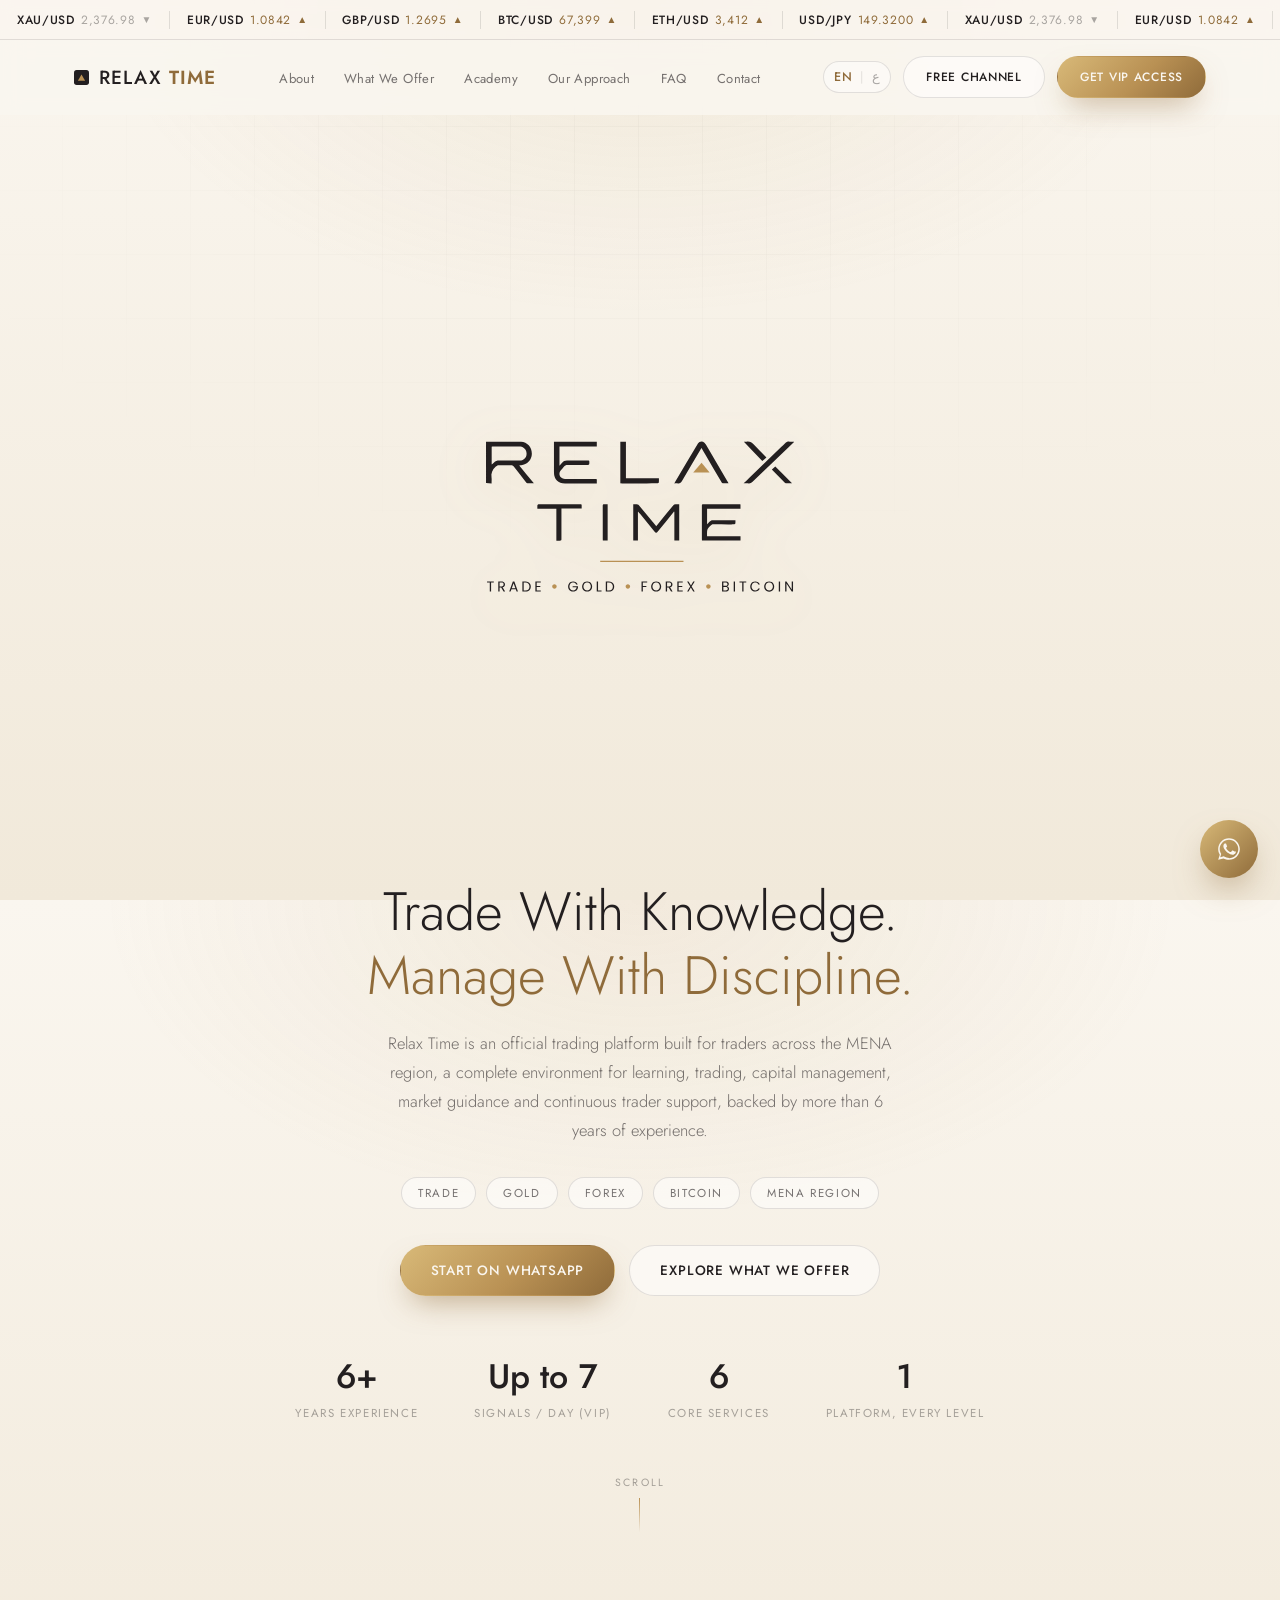
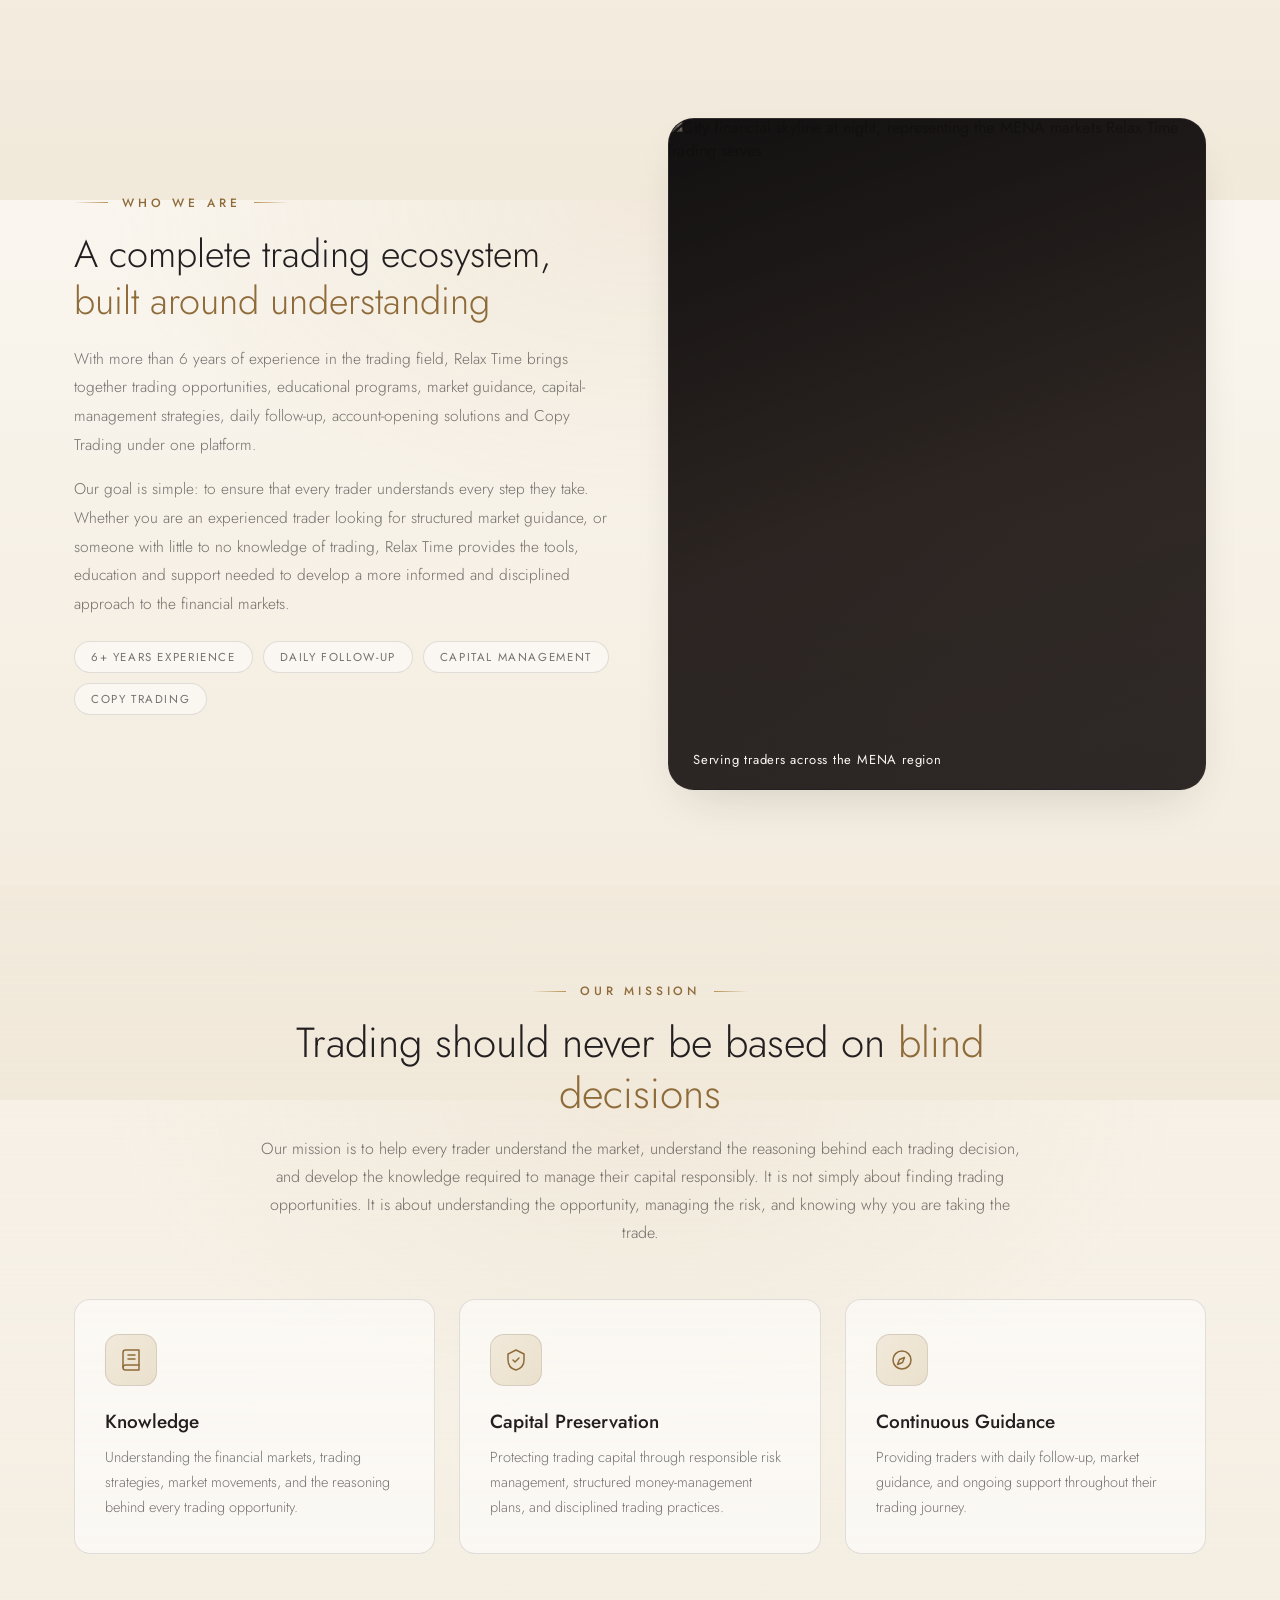
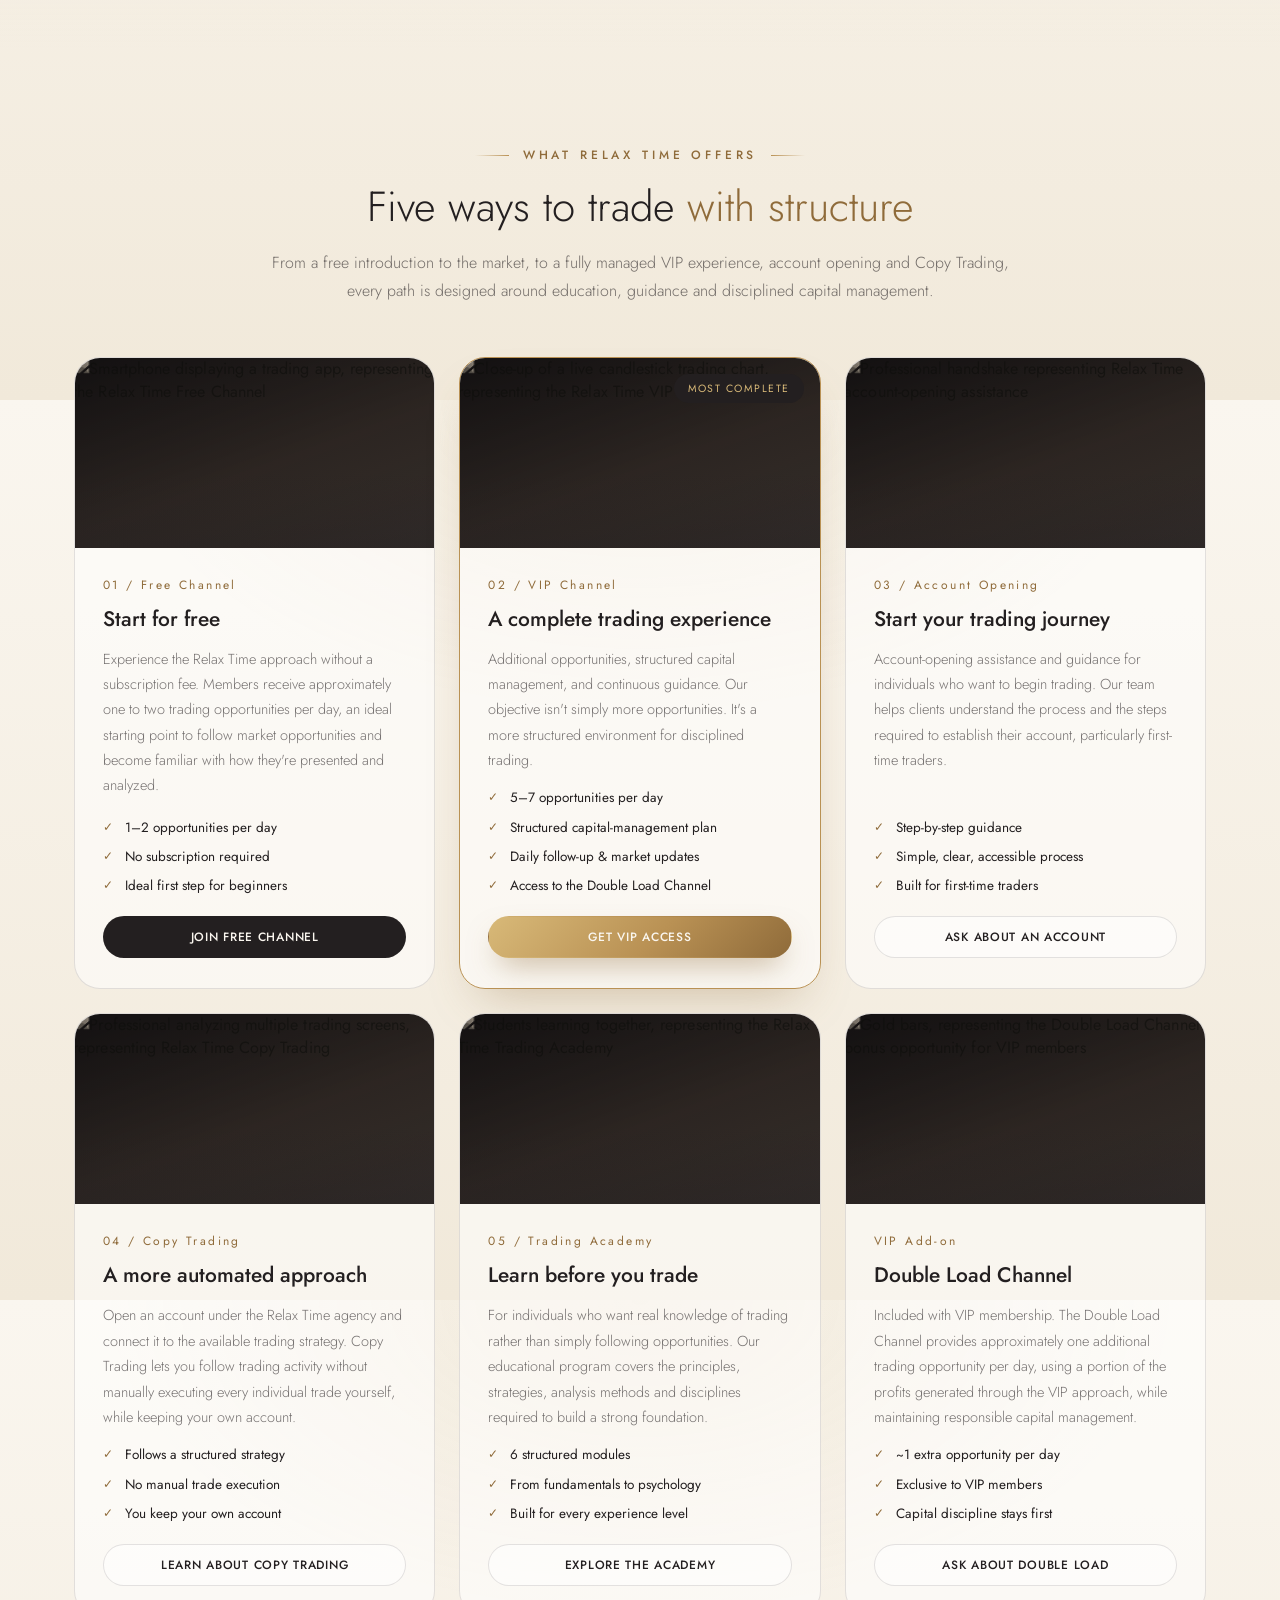
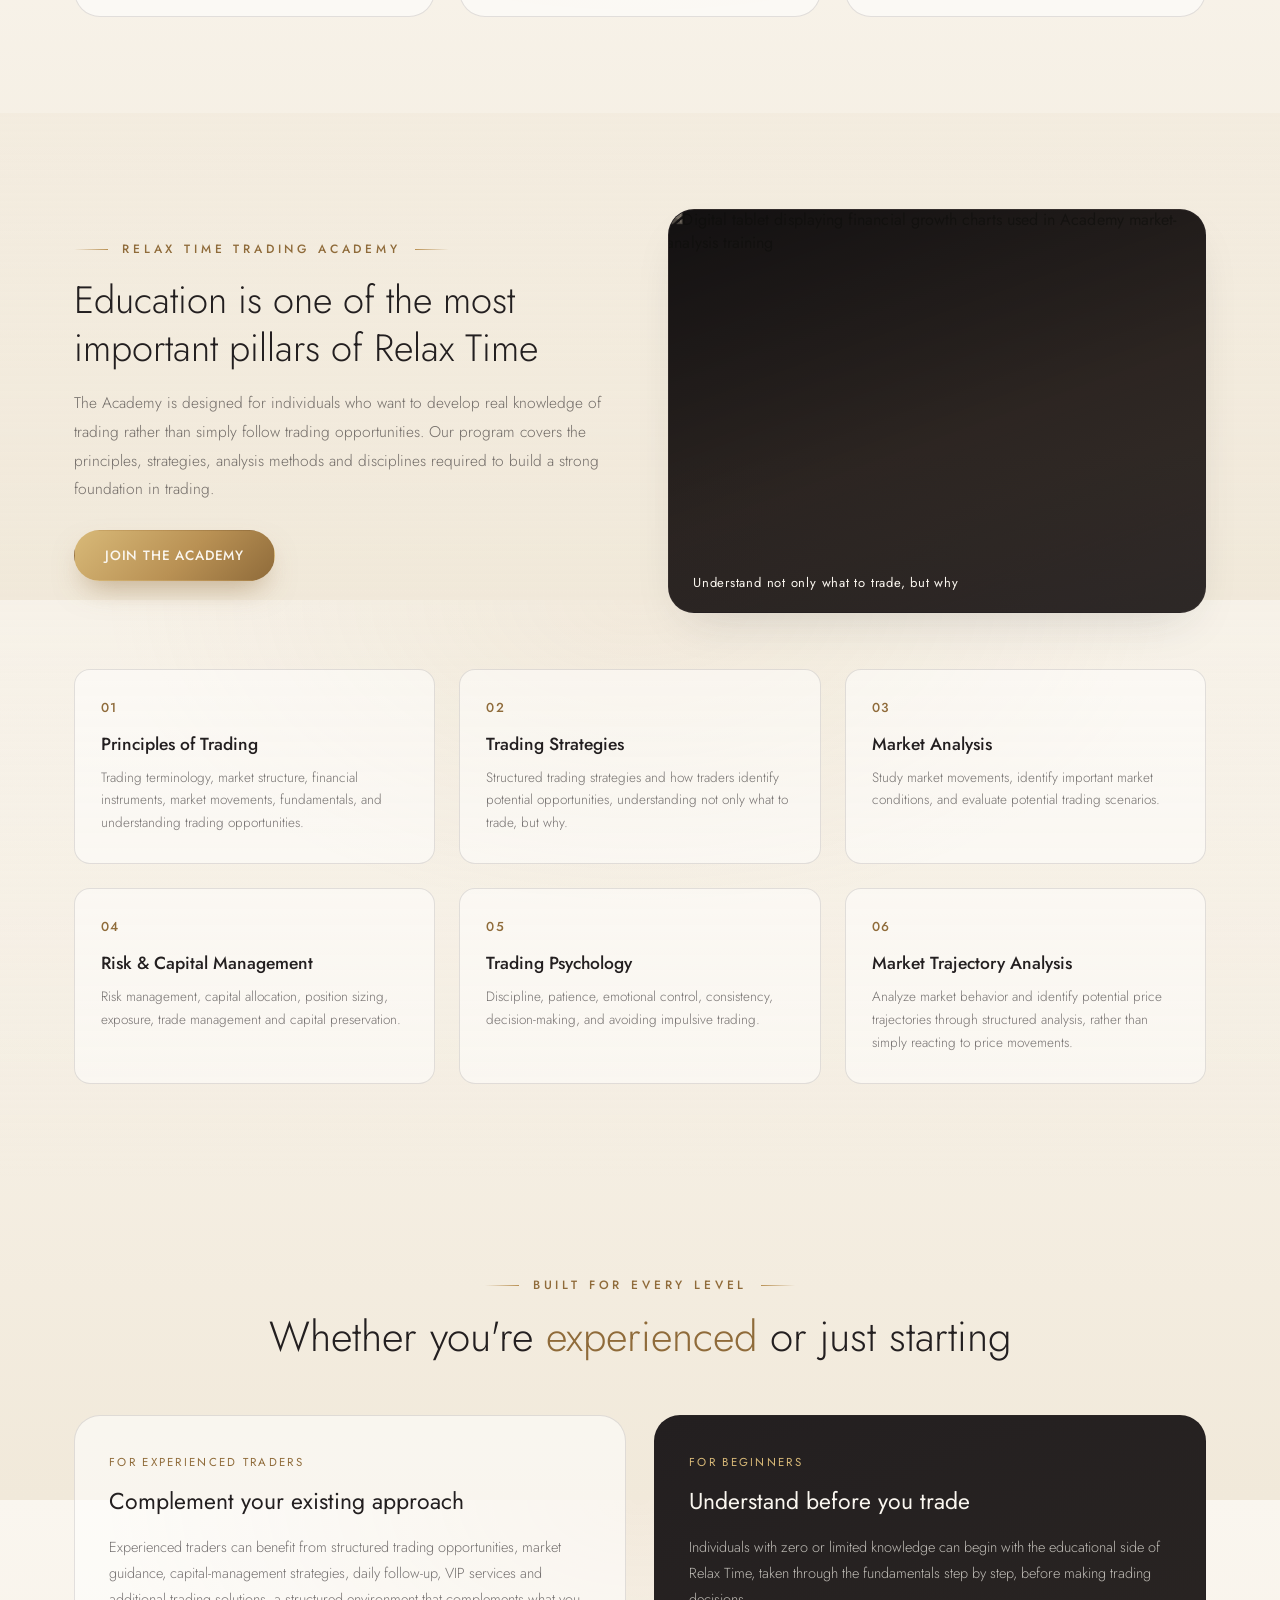
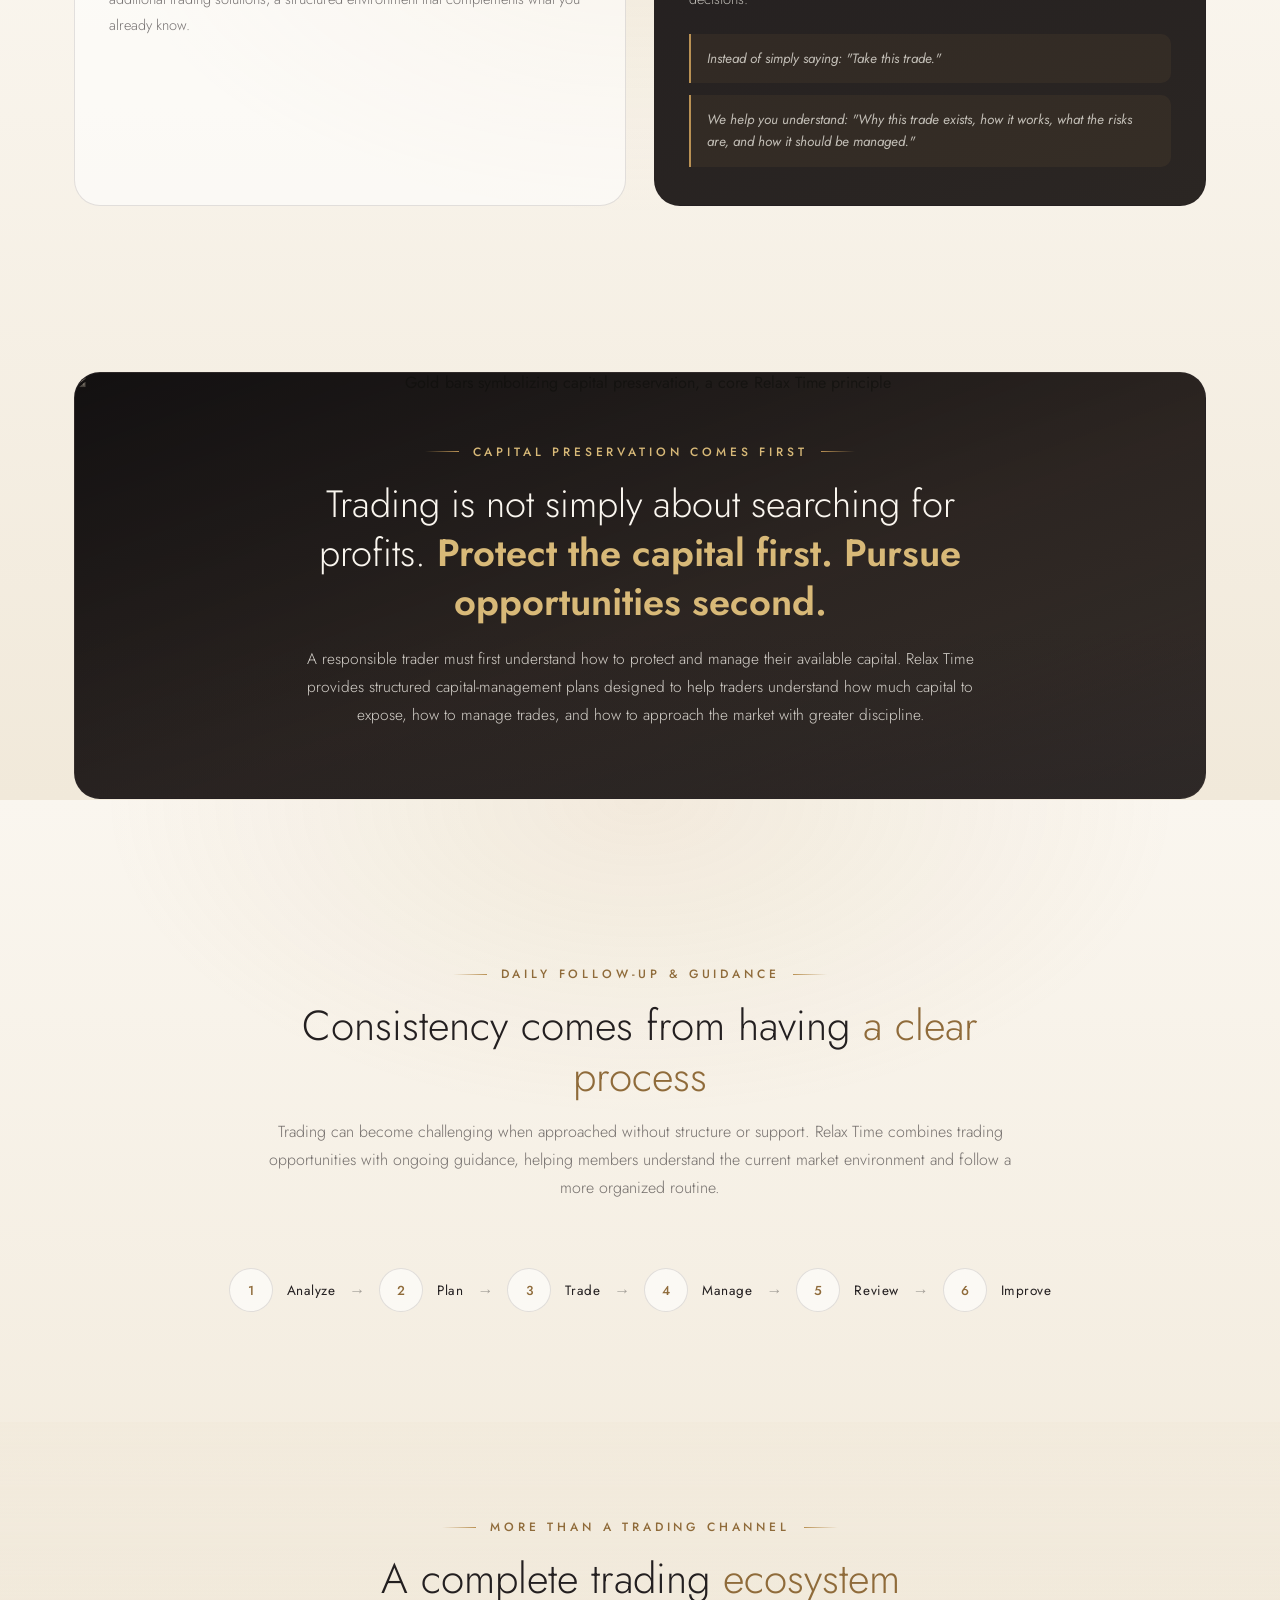
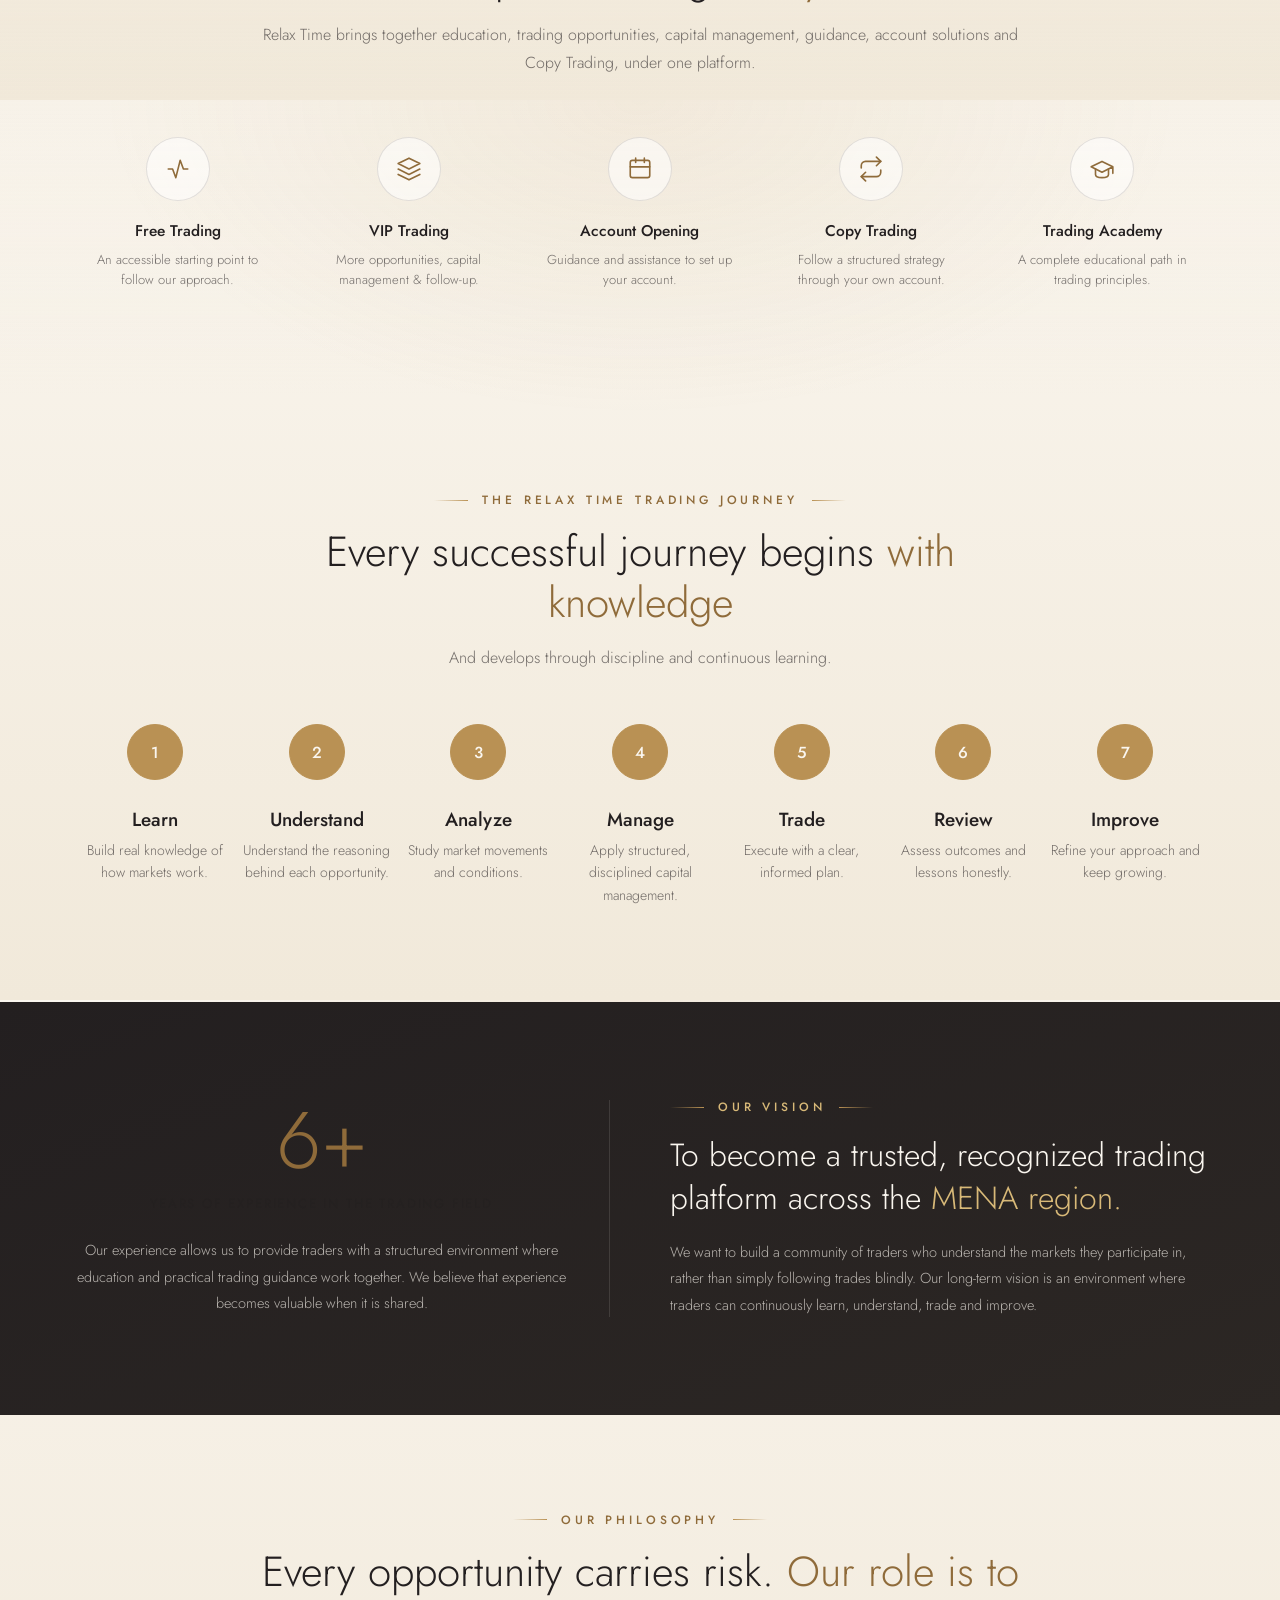
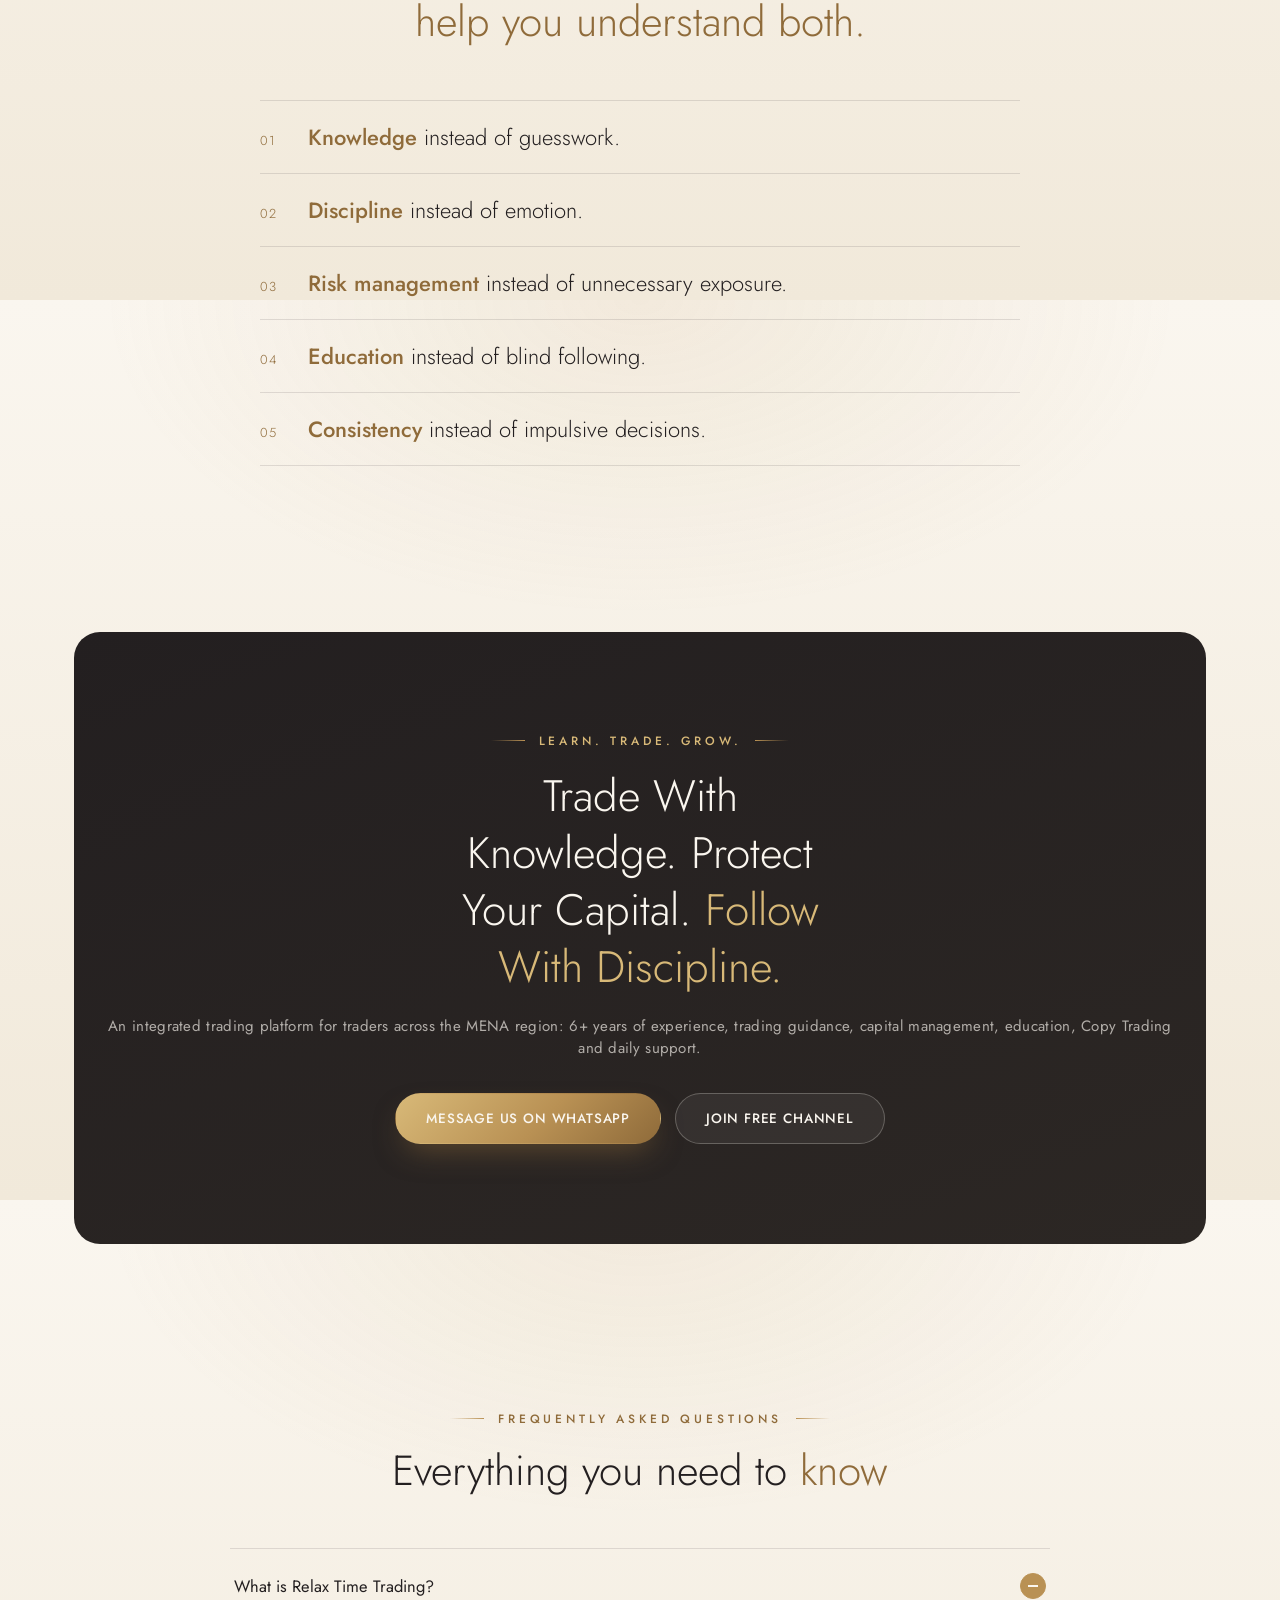
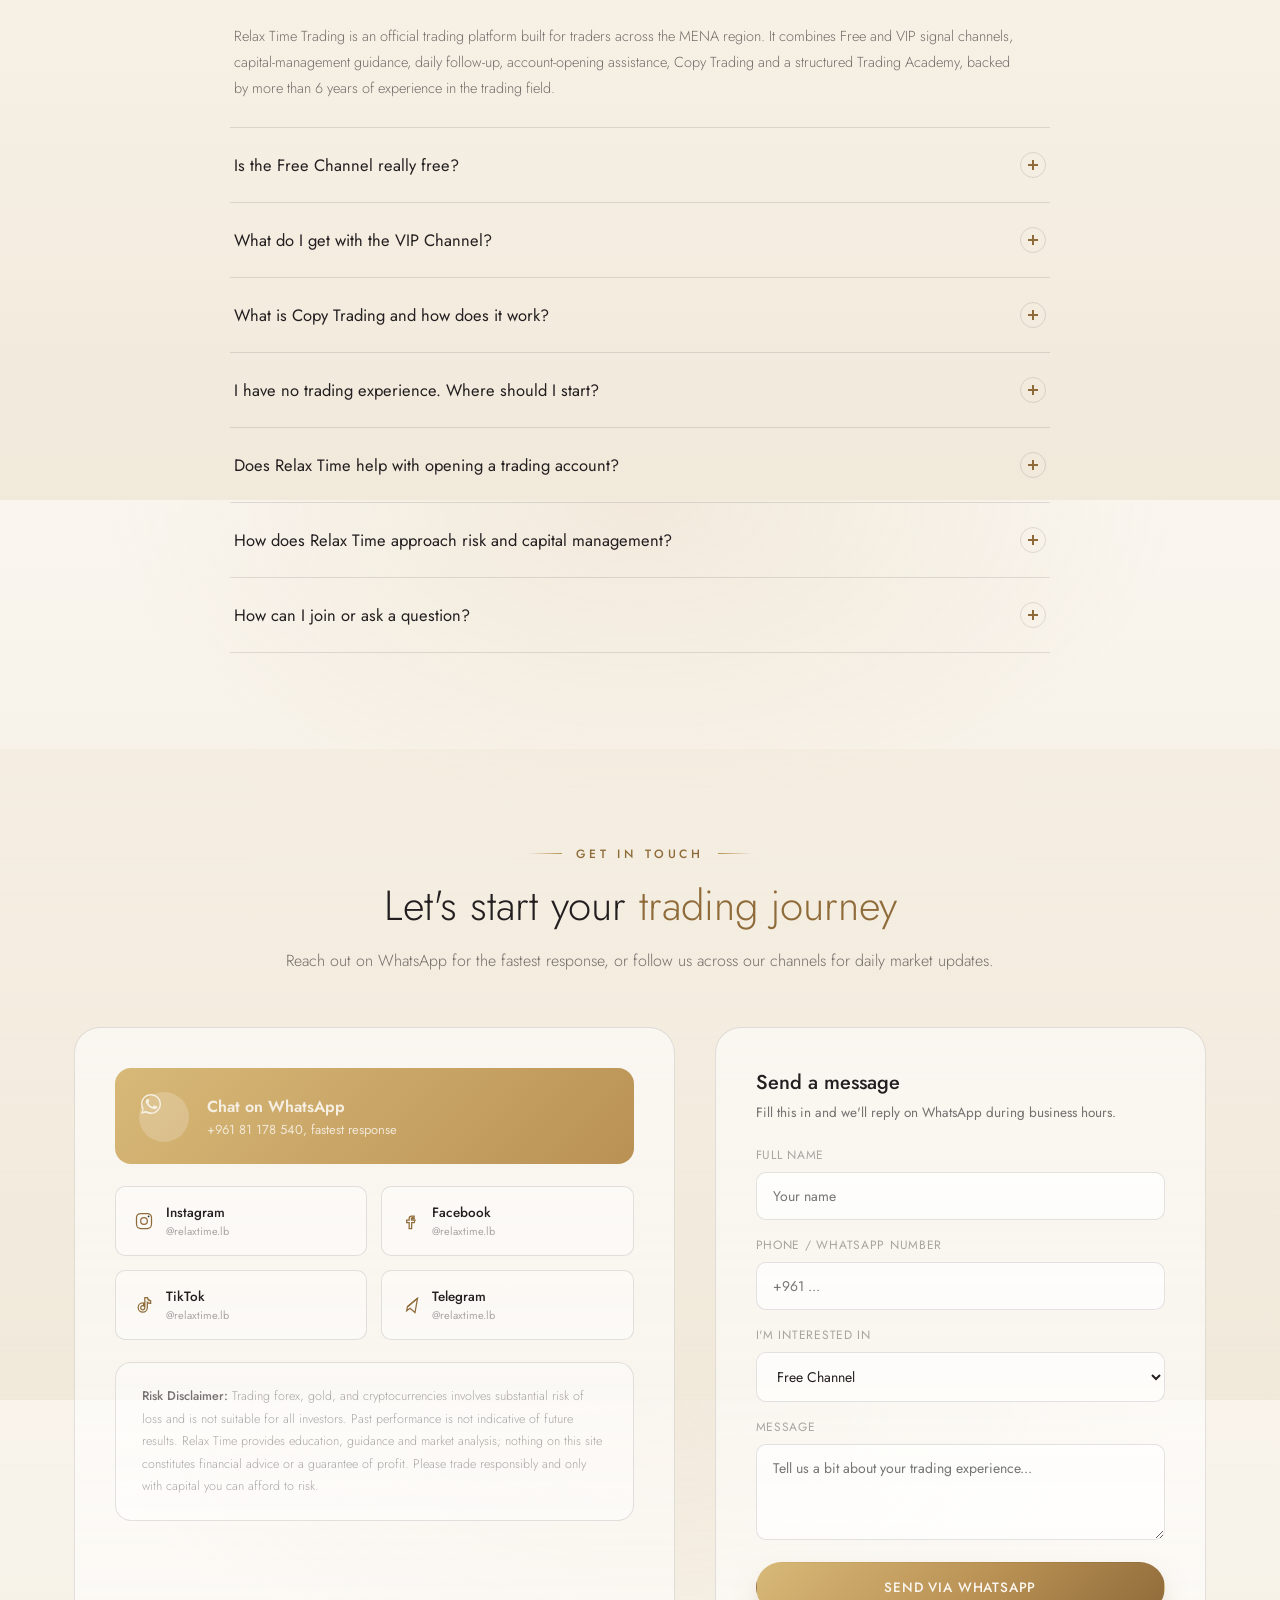
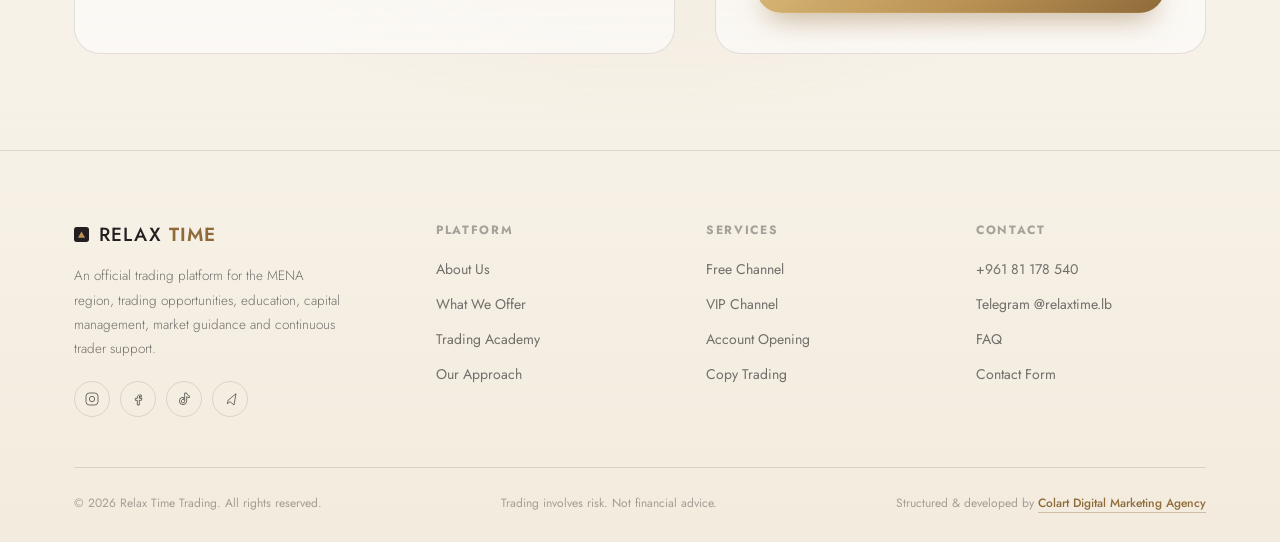
==== index.html @ 39da0ec1 "Add files via upload" ====
<!doctype html>
<html lang="en">
<head>
<meta charset="UTF-8">
<title>Relax Time Trading | Forex, Gold, Crypto Signals &amp; Trading Academy | MENA</title>
<meta name="viewport" content="width=device-width, initial-scale=1.0">
<meta name="description" content="Relax Time Trading is an official trading platform for the MENA region: Free &amp; VIP signal channels, a structured capital-management plan, daily follow-up, account opening, Copy Trading and a full Trading Academy. 6+ years of experience.">
<meta name="keywords" content="Relax Time Trading, forex signals Lebanon, gold trading signals, VIP trading channel, copy trading MENA, trading academy Lebanon, capital management, trading education MENA, forex Beirut, crypto signals telegram">
<meta name="author" content="Relax Time Trading">
<meta name="robots" content="index, follow, max-image-preview:large, max-snippet:-1, max-video-preview:-1">
<link rel="canonical" href="https://www.relaxtimetrading.com/">
<link rel="alternate" hreflang="en" href="https://www.relaxtimetrading.com/">
<link rel="alternate" hreflang="ar" href="https://www.relaxtimetrading.com/ar/">
<link rel="alternate" hreflang="x-default" href="https://www.relaxtimetrading.com/">

<!-- Open Graph -->
<meta property="og:type" content="website">
<meta property="og:site_name" content="Relax Time Trading">
<meta property="og:title" content="Relax Time Trading | Trade With Knowledge. Manage With Discipline.">
<meta property="og:description" content="An official trading platform for the MENA region: Free &amp; VIP signal channels, capital management, daily guidance, Copy Trading, account opening and a full Trading Academy.">
<meta property="og:url" content="https://www.relaxtimetrading.com/">
<meta property="og:image" content="https://www.relaxtimetrading.com/images/og-image.jpg">
<meta property="og:image:width" content="1200">
<meta property="og:image:height" content="630">
<meta property="og:locale" content="en_US">

<!-- Twitter -->
<meta name="twitter:card" content="summary_large_image">
<meta name="twitter:title" content="Relax Time Trading | Trade With Knowledge. Manage With Discipline.">
<meta name="twitter:description" content="Free &amp; VIP signal channels, capital management, daily guidance, Copy Trading, account opening and a full Trading Academy for the MENA region.">
<meta name="twitter:image" content="https://www.relaxtimetrading.com/images/og-image.jpg">

<!-- Icons -->
<link rel="icon" type="image/svg+xml" href="images/favicon.svg">
<link rel="icon" type="image/png" sizes="32x32" href="images/favicon-32.png">
<link rel="icon" type="image/png" sizes="16x16" href="images/favicon-16.png">
<link rel="apple-touch-icon" sizes="180x180" href="images/apple-touch-icon.png">
<link rel="manifest" href="site.webmanifest">
<meta name="theme-color" content="#FAF6EF">

<link rel="preconnect" href="https://fonts.googleapis.com">
<link rel="preconnect" href="https://fonts.gstatic.com" crossorigin>
<link href="https://fonts.googleapis.com/css2?family=Jost:wght@300;400;500;600&display=swap" rel="stylesheet">
<link rel="stylesheet" href="css/style.css">

<!-- ============ Structured data (SEO / AEO / GEO) ============ -->
<script type="application/ld+json">
{
  "@context": "https://schema.org",
  "@type": "Organization",
  "@id": "https://www.relaxtimetrading.com/#organization",
  "name": "Relax Time Trading",
  "alternateName": "Relax Time",
  "url": "https://www.relaxtimetrading.com/",
  "logo": "https://www.relaxtimetrading.com/images/icon-512.png",
  "image": "https://www.relaxtimetrading.com/images/og-image.jpg",
  "description": "Relax Time Trading is an official trading platform for the MENA region, providing Free and VIP signal channels, capital-management guidance, daily follow-up, account opening, Copy Trading and a structured Trading Academy.",
  "foundingDate": "2019",
  "slogan": "Trade With Knowledge. Manage With Discipline.",
  "areaServed": {
    "@type": "Place",
    "name": "MENA (Middle East and North Africa)"
  },
  "knowsLanguage": ["en", "ar"],
  "sameAs": [
    "https://www.facebook.com/relaxtime.lb",
    "https://www.instagram.com/relaxtime.lb",
    "https://www.tiktok.com/@relaxtime.lb",
    "https://t.me/relaxtime.lb"
  ],
  "contactPoint": [{
    "@type": "ContactPoint",
    "contactType": "customer support",
    "telephone": "+961-81-178-540",
    "url": "https://wa.me/96181178540",
    "availableLanguage": ["English", "Arabic"]
  }],
  "makesOffer": [
    { "@type": "Offer", "name": "Free Channel", "description": "1 to 2 free daily trading opportunities with market context." },
    { "@type": "Offer", "name": "VIP Channel", "description": "5 to 7 daily trading opportunities, a structured capital-management plan, daily follow-up and access to the Double Load Channel." },
    { "@type": "Offer", "name": "Account Opening", "description": "Guided assistance opening and setting up a trading account." },
    { "@type": "Offer", "name": "Copy Trading", "description": "Connect an account under the Relax Time agency to follow a structured trading strategy automatically." },
    { "@type": "Offer", "name": "Relax Time Trading Academy", "description": "A structured educational program covering trading principles, strategy, market analysis, risk and capital management, and trading psychology." }
  ]
}
</script>
<script type="application/ld+json">
{
  "@context": "https://schema.org",
  "@type": "WebSite",
  "@id": "https://www.relaxtimetrading.com/#website",
  "url": "https://www.relaxtimetrading.com/",
  "name": "Relax Time Trading",
  "publisher": { "@id": "https://www.relaxtimetrading.com/#organization" },
  "inLanguage": "en"
}
</script>
<script type="application/ld+json">
{
  "@context": "https://schema.org",
  "@type": "Course",
  "name": "Relax Time Trading Academy",
  "description": "A complete educational path covering the principles of trading, trading strategies, market analysis, risk and capital management, trading psychology, and market trajectory analysis.",
  "provider": { "@id": "https://www.relaxtimetrading.com/#organization" },
  "hasCourseInstance": [
    { "@type": "CourseInstance", "courseMode": "online", "name": "Principles of Trading" },
    { "@type": "CourseInstance", "courseMode": "online", "name": "Trading Strategies" },
    { "@type": "CourseInstance", "courseMode": "online", "name": "Market Analysis" },
    { "@type": "CourseInstance", "courseMode": "online", "name": "Risk & Capital Management" },
    { "@type": "CourseInstance", "courseMode": "online", "name": "Trading Psychology" },
    { "@type": "CourseInstance", "courseMode": "online", "name": "Market Trajectory Analysis" }
  ]
}
</script>
<script type="application/ld+json">
{
  "@context": "https://schema.org",
  "@type": "FAQPage",
  "mainEntity": [
    {
      "@type": "Question",
      "name": "What is Relax Time Trading?",
      "acceptedAnswer": { "@type": "Answer", "text": "Relax Time Trading is an official trading platform built for traders across the MENA region. It combines Free and VIP signal channels, capital-management guidance, daily follow-up, account-opening assistance, Copy Trading and a structured Trading Academy, backed by more than 6 years of experience in the trading field." }
    },
    {
      "@type": "Question",
      "name": "Is the Relax Time Free Channel really free?",
      "acceptedAnswer": { "@type": "Answer", "text": "Yes. The Free Channel gives traders about one to two trading opportunities per day at no subscription cost, so members can follow the Relax Time approach and get familiar with how opportunities are presented and analyzed before deciding whether to upgrade." }
    },
    {
      "@type": "Question",
      "name": "What do I get with the VIP Channel?",
      "acceptedAnswer": { "@type": "Answer", "text": "The VIP Channel includes 5 to 7 trading opportunities per day, a structured capital-management plan, daily follow-up, ongoing trading guidance and market updates, and access to the Double Load Channel, which adds roughly one extra opportunity per day using a portion of profits generated through the VIP approach." }
    },
    {
      "@type": "Question",
      "name": "What is Copy Trading and how does it work at Relax Time?",
      "acceptedAnswer": { "@type": "Answer", "text": "Copy Trading lets clients open an account under the Relax Time agency and connect it to the available trading strategy, so trading activity is followed automatically without manually executing every individual trade, while the client still maintains their own trading account." }
    },
    {
      "@type": "Question",
      "name": "I have no trading experience. Where should I start?",
      "acceptedAnswer": { "@type": "Answer", "text": "Beginners are encouraged to start with the Relax Time Trading Academy, which teaches trading principles, strategy, market analysis, risk and capital management, and trading psychology step by step, so decisions are based on understanding rather than simply following a signal." }
    },
    {
      "@type": "Question",
      "name": "Does Relax Time help with opening a trading account?",
      "acceptedAnswer": { "@type": "Answer", "text": "Yes. Relax Time provides account-opening assistance and guidance, helping clients understand the process and the steps required to establish a trading account and access the appropriate trading environment, particularly for those trading online for the first time." }
    },
    {
      "@type": "Question",
      "name": "How does Relax Time approach risk and capital management?",
      "acceptedAnswer": { "@type": "Answer", "text": "Capital preservation comes first at Relax Time. Every plan is built around responsible risk management, structured money-management guidance and disciplined trading practices, on the principle of protecting the capital first and pursuing opportunities second." }
    },
    {
      "@type": "Question",
      "name": "How can I join Relax Time Trading or ask a question?",
      "acceptedAnswer": { "@type": "Answer", "text": "You can reach the Relax Time team directly on WhatsApp at +961 81 178 540, join the community on Telegram, or follow @relaxtime.lb on Instagram, Facebook and TikTok for daily updates." }
    }
  ]
}
</script>
</head>
<body>
<a href="#main" class="skip-link">Skip to content</a>

<div class="ticker" aria-hidden="true">
  <div class="ticker__track" id="tickerTrack"></div>
</div>

<div class="bgfx" aria-hidden="true">
  <div class="bgfx__grid"></div>
  <div class="bgfx__candles" id="candleField"></div>
  <div class="bgfx__particles" id="particleField"></div>
</div>

<!-- ============ HEADER ============ -->
<header class="site-header" id="siteHeader">
  <nav class="nav container" aria-label="Primary">
    <a href="#home" class="nav__logo">
      <svg class="nav__logo-mark" viewBox="0 0 100 100" aria-hidden="true"><rect width="100" height="100" rx="18" fill="#231F20"/><polygon points="50,30 74,72 26,72" fill="#B99154"/></svg>
      <span class="nav__logo-text">RELAX <b>TIME</b></span>
    </a>
    <ul class="nav__links" id="navLinks">
      <li><a href="#about">About</a></li>
      <li><a href="#offers">What We Offer</a></li>
      <li><a href="#academy">Academy</a></li>
      <li><a href="#journey">Our Approach</a></li>
      <li><a href="#faq">FAQ</a></li>
      <li><a href="#contact">Contact</a></li>
    </ul>
    <div class="nav__cta">
      <div class="lang-switch" role="group" aria-label="Language switcher">
        <span class="lang-switch__opt is-active" aria-current="true">EN</span>
        <span class="lang-switch__sep">|</span>
        <a class="lang-switch__opt" href="ar/" hreflang="ar" lang="ar">ع</a>
      </div>
      <a class="btn btn-ghost btn-sm" href="https://t.me/relaxtime.lb" target="_blank" rel="noopener">Free Channel</a>
      <a class="btn btn-primary btn-sm" href="https://wa.me/96181178540?text=Hi%20Relax%20Time%2C%20I%27d%20like%20to%20learn%20more%20about%20the%20VIP%20Channel." target="_blank" rel="noopener">Get VIP Access</a>
      <button class="nav__toggle" id="navToggle" aria-expanded="false" aria-controls="navLinks" aria-label="Toggle menu">
        <span></span><span></span><span></span>
      </button>
    </div>
  </nav>
</header>

<main id="main">

  <!-- ============ HERO ============ -->
  <section class="hero" id="home">
    <div class="hero__logo">
      <img src="images/logo-full.svg" alt="Relax Time: Trade, Gold, Forex, Bitcoin" width="1330" height="675" fetchpriority="high">
    </div>
    <h1>Trade With Knowledge. <em>Manage With Discipline.</em></h1>
    <p class="hero__sub">Relax Time is an official trading platform built for traders across the MENA region, a complete environment for learning, trading, capital management, market guidance and continuous trader support, backed by more than 6 years of experience.</p>
    <ul class="hero__tags">
      <li class="pill">Trade</li><li class="pill">Gold</li><li class="pill">Forex</li><li class="pill">Bitcoin</li><li class="pill">MENA Region</li>
    </ul>
    <div class="hero__cta cta-row center">
      <a class="btn btn-primary" href="https://wa.me/96181178540?text=Hi%20Relax%20Time%2C%20I%27d%20like%20to%20get%20started." target="_blank" rel="noopener">
        Start on WhatsApp
      </a>
      <a class="btn btn-ghost" href="#offers">Explore What We Offer</a>
    </div>
    <div class="hero__stats">
      <div class="hero__stat"><strong data-count="6" data-suffix="+">0</strong><span>Years Experience</span></div>
      <div class="hero__stat"><strong data-count="7" data-prefix="Up to ">0</strong><span>Signals / Day (VIP)</span></div>
      <div class="hero__stat"><strong data-count="6" data-suffix="">0</strong><span>Core Services</span></div>
      <div class="hero__stat"><strong data-count="1" data-suffix="">0</strong><span>Platform, Every Level</span></div>
    </div>
    <div class="scroll-cue"><span>Scroll</span><span class="scroll-cue__line"></span></div>
  </section>

  <!-- ============ ABOUT / INTRO ============ -->
  <section class="section" id="about">
    <div class="container">
      <div class="two-col reveal">
        <div>
          <div class="eyebrow"><span></span>Who We Are<span></span></div>
          <h2 class="section-head" style="margin-bottom:0;"><span style="display:block;font-weight:300;font-size:clamp(26px,3.6vw,38px);line-height:1.25;color:var(--ink);">A complete trading ecosystem, <em style="color:var(--gold-deep);font-style:normal;">built around understanding</em></span></h2>
          <p style="margin-top:20px;font-size:15.5px;line-height:1.85;color:var(--ink-soft);font-weight:300;">With more than 6 years of experience in the trading field, Relax Time brings together trading opportunities, educational programs, market guidance, capital-management strategies, daily follow-up, account-opening solutions and Copy Trading under one platform.</p>
          <p style="margin-top:16px;font-size:15.5px;line-height:1.85;color:var(--ink-soft);font-weight:300;">Our goal is simple: to ensure that every trader understands every step they take. Whether you are an experienced trader looking for structured market guidance, or someone with little to no knowledge of trading, Relax Time provides the tools, education and support needed to develop a more informed and disciplined approach to the financial markets.</p>
          <div class="badge-row">
            <span class="pill">6+ Years Experience</span>
            <span class="pill">Daily Follow-Up</span>
            <span class="pill">Capital Management</span>
            <span class="pill">Copy Trading</span>
          </div>
        </div>
        <div class="figure" style="aspect-ratio:4/5;">
          <img src="https://images.pexels.com/photos/13256066/pexels-photo-13256066.jpeg?auto=compress&cs=tinysrgb&w=1200" alt="City financial skyline at night, representing the MENA markets Relax Time Trading serves" loading="lazy" width="1200" height="1500">
          <div class="figure-caption">Serving traders across the MENA region</div>
        </div>
      </div>
    </div>
  </section>

  <!-- ============ MISSION ============ -->
  <section class="section section-alt">
    <div class="container">
      <div class="section-head center reveal">
        <div class="eyebrow"><span></span>Our Mission<span></span></div>
        <h2>Trading should never be based on <em>blind decisions</em></h2>
        <p>Our mission is to help every trader understand the market, understand the reasoning behind each trading decision, and develop the knowledge required to manage their capital responsibly. It is not simply about finding trading opportunities. It is about understanding the opportunity, managing the risk, and knowing why you are taking the trade.</p>
      </div>
      <div class="grid grid-3 reveal reveal-stagger">
        <div class="card" style="--i:0">
          <div class="card__icon"><svg viewBox="0 0 24 24" fill="none" stroke-width="1.5" stroke-linecap="round" stroke-linejoin="round"><path d="M4 19.5A2.5 2.5 0 0 1 6.5 17H20"/><path d="M6.5 2H20v20H6.5A2.5 2.5 0 0 1 4 19.5v-15A2.5 2.5 0 0 1 6.5 2z"/><path d="M9 7h7M9 11h7"/></svg></div>
          <h3>Knowledge</h3>
          <p>Understanding the financial markets, trading strategies, market movements, and the reasoning behind every trading opportunity.</p>
        </div>
        <div class="card" style="--i:1">
          <div class="card__icon"><svg viewBox="0 0 24 24" fill="none" stroke-width="1.5" stroke-linecap="round" stroke-linejoin="round"><path d="M12 2 4 6v6c0 5 3.4 8.7 8 10 4.6-1.3 8-5 8-10V6l-8-4Z"/><path d="m9 12 2 2 4-4"/></svg></div>
          <h3>Capital Preservation</h3>
          <p>Protecting trading capital through responsible risk management, structured money-management plans, and disciplined trading practices.</p>
        </div>
        <div class="card" style="--i:2">
          <div class="card__icon"><svg viewBox="0 0 24 24" fill="none" stroke-width="1.5" stroke-linecap="round" stroke-linejoin="round"><circle cx="12" cy="12" r="9"/><path d="m14.5 9.5-2 5-5 2 2-5z"/></svg></div>
          <h3>Continuous Guidance</h3>
          <p>Providing traders with daily follow-up, market guidance, and ongoing support throughout their trading journey.</p>
        </div>
      </div>
    </div>
  </section>

  <!-- ============ WHAT WE OFFER ============ -->
  <section class="section" id="offers">
    <div class="container">
      <div class="section-head center reveal">
        <div class="eyebrow"><span></span>What Relax Time Offers<span></span></div>
        <h2>Five ways to trade <em>with structure</em></h2>
        <p>From a free introduction to the market, to a fully managed VIP experience, account opening and Copy Trading, every path is designed around education, guidance and disciplined capital management.</p>
      </div>

      <div class="grid grid-3 reveal reveal-stagger">

        <article class="offer-card" style="--i:0">
          <div class="offer-card__media">
            <div class="figure"><img src="https://images.pexels.com/photos/28504954/pexels-photo-28504954.jpeg?auto=compress&cs=tinysrgb&w=1200" alt="Smartphone displaying a trading app, representing the Relax Time Free Channel" loading="lazy" width="1200" height="800"></div>
          </div>
          <div class="offer-card__body">
            <div class="offer-card__num">01 / Free Channel</div>
            <h3>Start for free</h3>
            <p>Experience the Relax Time approach without a subscription fee. Members receive approximately one to two trading opportunities per day, an ideal starting point to follow market opportunities and become familiar with how they're presented and analyzed.</p>
            <ul>
              <li>1–2 opportunities per day</li>
              <li>No subscription required</li>
              <li>Ideal first step for beginners</li>
            </ul>
            <div class="offer-card__foot">
              <a class="btn btn-dark btn-sm btn-block" href="https://t.me/relaxtime.lb" target="_blank" rel="noopener">Join Free Channel</a>
            </div>
          </div>
        </article>

        <article class="offer-card is-featured" style="--i:1">
          <span class="offer-card__badge">Most Complete</span>
          <div class="offer-card__media">
            <div class="figure"><img src="https://images.pexels.com/photos/29611783/pexels-photo-29611783.jpeg?auto=compress&cs=tinysrgb&w=1200" alt="Close-up of a live candlestick trading chart, representing the Relax Time VIP Channel" loading="lazy" width="1200" height="800"></div>
          </div>
          <div class="offer-card__body">
            <div class="offer-card__num">02 / VIP Channel</div>
            <h3>A complete trading experience</h3>
            <p>Additional opportunities, structured capital management, and continuous guidance. Our objective isn't simply more opportunities. It's a more structured environment for disciplined trading.</p>
            <ul>
              <li>5–7 opportunities per day</li>
              <li>Structured capital-management plan</li>
              <li>Daily follow-up &amp; market updates</li>
              <li>Access to the Double Load Channel</li>
            </ul>
            <div class="offer-card__foot">
              <a class="btn btn-primary btn-sm btn-block" href="https://wa.me/96181178540?text=Hi%20Relax%20Time%2C%20I%27d%20like%20to%20join%20the%20VIP%20Channel." target="_blank" rel="noopener">Get VIP Access</a>
            </div>
          </div>
        </article>

        <article class="offer-card" style="--i:2">
          <div class="offer-card__media">
            <div class="figure"><img src="https://images.pexels.com/photos/33175653/pexels-photo-33175653.jpeg?auto=compress&cs=tinysrgb&w=1200" alt="Professional handshake representing Relax Time account-opening assistance" loading="lazy" width="1200" height="800"></div>
          </div>
          <div class="offer-card__body">
            <div class="offer-card__num">03 / Account Opening</div>
            <h3>Start your trading journey</h3>
            <p>Account-opening assistance and guidance for individuals who want to begin trading. Our team helps clients understand the process and the steps required to establish their account, particularly first-time traders.</p>
            <ul>
              <li>Step-by-step guidance</li>
              <li>Simple, clear, accessible process</li>
              <li>Built for first-time traders</li>
            </ul>
            <div class="offer-card__foot">
              <a class="btn btn-ghost btn-sm btn-block" href="https://wa.me/96181178540?text=Hi%20Relax%20Time%2C%20I%27d%20like%20help%20opening%20a%20trading%20account." target="_blank" rel="noopener">Ask About an Account</a>
            </div>
          </div>
        </article>

        <article class="offer-card" style="--i:3">
          <div class="offer-card__media">
            <div class="figure"><img src="https://images.pexels.com/photos/5831259/pexels-photo-5831259.jpeg?auto=compress&cs=tinysrgb&w=1200" alt="Professional analyzing multiple trading screens, representing Relax Time Copy Trading" loading="lazy" width="1200" height="800"></div>
          </div>
          <div class="offer-card__body">
            <div class="offer-card__num">04 / Copy Trading</div>
            <h3>A more automated approach</h3>
            <p>Open an account under the Relax Time agency and connect it to the available trading strategy. Copy Trading lets you follow trading activity without manually executing every individual trade yourself, while keeping your own account.</p>
            <ul>
              <li>Follows a structured strategy</li>
              <li>No manual trade execution</li>
              <li>You keep your own account</li>
            </ul>
            <div class="offer-card__foot">
              <a class="btn btn-ghost btn-sm btn-block" href="https://wa.me/96181178540?text=Hi%20Relax%20Time%2C%20I%27d%20like%20to%20learn%20about%20Copy%20Trading." target="_blank" rel="noopener">Learn About Copy Trading</a>
            </div>
          </div>
        </article>

        <article class="offer-card" style="--i:4">
          <div class="offer-card__media">
            <div class="figure"><img src="https://images.pexels.com/photos/5940711/pexels-photo-5940711.jpeg?auto=compress&cs=tinysrgb&w=1200" alt="Students learning together, representing the Relax Time Trading Academy" loading="lazy" width="1200" height="800"></div>
          </div>
          <div class="offer-card__body">
            <div class="offer-card__num">05 / Trading Academy</div>
            <h3>Learn before you trade</h3>
            <p>For individuals who want real knowledge of trading rather than simply following opportunities. Our educational program covers the principles, strategies, analysis methods and disciplines required to build a strong foundation.</p>
            <ul>
              <li>6 structured modules</li>
              <li>From fundamentals to psychology</li>
              <li>Built for every experience level</li>
            </ul>
            <div class="offer-card__foot">
              <a class="btn btn-ghost btn-sm btn-block" href="#academy">Explore the Academy</a>
            </div>
          </div>
        </article>

        <article class="offer-card" style="--i:5">
          <div class="offer-card__media">
            <div class="figure"><img src="https://images.pexels.com/photos/321452/pexels-photo-321452.jpeg?auto=compress&cs=tinysrgb&w=1200" alt="Gold bars, representing the Double Load Channel bonus opportunity for VIP members" loading="lazy" width="1200" height="800"></div>
          </div>
          <div class="offer-card__body">
            <div class="offer-card__num">VIP Add-on</div>
            <h3>Double Load Channel</h3>
            <p>Included with VIP membership. The Double Load Channel provides approximately one additional trading opportunity per day, using a portion of the profits generated through the VIP approach, while maintaining responsible capital management.</p>
            <ul>
              <li>~1 extra opportunity per day</li>
              <li>Exclusive to VIP members</li>
              <li>Capital discipline stays first</li>
            </ul>
            <div class="offer-card__foot">
              <a class="btn btn-ghost btn-sm btn-block" href="https://wa.me/96181178540?text=Hi%20Relax%20Time%2C%20tell%20me%20more%20about%20the%20Double%20Load%20Channel." target="_blank" rel="noopener">Ask About Double Load</a>
            </div>
          </div>
        </article>

      </div>
    </div>
  </section>

  <!-- ============ ACADEMY ============ -->
  <section class="section section-alt" id="academy">
    <div class="container">
      <div class="two-col reveal" style="margin-bottom:56px;">
        <div>
          <div class="eyebrow"><span></span>Relax Time Trading Academy<span></span></div>
          <h2 class="section-head" style="margin-bottom:0;"><span style="display:block;font-weight:300;font-size:clamp(26px,3.6vw,38px);line-height:1.25;color:var(--ink);">Education is one of the most important pillars of Relax Time</span></h2>
          <p style="margin-top:18px;font-size:15.5px;line-height:1.85;color:var(--ink-soft);font-weight:300;">The Academy is designed for individuals who want to develop real knowledge of trading rather than simply follow trading opportunities. Our program covers the principles, strategies, analysis methods and disciplines required to build a strong foundation in trading.</p>
          <div class="cta-row" style="margin-top:26px;">
            <a class="btn btn-primary" href="https://wa.me/96181178540?text=Hi%20Relax%20Time%2C%20I%27d%20like%20to%20join%20the%20Trading%20Academy." target="_blank" rel="noopener">Join the Academy</a>
          </div>
        </div>
        <div class="figure" style="aspect-ratio:4/3;">
          <img src="https://images.pexels.com/photos/30332440/pexels-photo-30332440.jpeg?auto=compress&cs=tinysrgb&w=1200" alt="Digital tablet displaying financial growth charts used in Academy market-analysis training" loading="lazy" width="1200" height="900">
          <div class="figure-caption">Understand not only what to trade, but why</div>
        </div>
      </div>

      <div class="grid grid-6 reveal reveal-stagger">
        <div class="module-card" style="--i:0">
          <div class="module-card__index">01</div>
          <h3>Principles of Trading</h3>
          <p>Trading terminology, market structure, financial instruments, market movements, fundamentals, and understanding trading opportunities.</p>
        </div>
        <div class="module-card" style="--i:1">
          <div class="module-card__index">02</div>
          <h3>Trading Strategies</h3>
          <p>Structured trading strategies and how traders identify potential opportunities, understanding not only what to trade, but why.</p>
        </div>
        <div class="module-card" style="--i:2">
          <div class="module-card__index">03</div>
          <h3>Market Analysis</h3>
          <p>Study market movements, identify important market conditions, and evaluate potential trading scenarios.</p>
        </div>
        <div class="module-card" style="--i:3">
          <div class="module-card__index">04</div>
          <h3>Risk &amp; Capital Management</h3>
          <p>Risk management, capital allocation, position sizing, exposure, trade management and capital preservation.</p>
        </div>
        <div class="module-card" style="--i:4">
          <div class="module-card__index">05</div>
          <h3>Trading Psychology</h3>
          <p>Discipline, patience, emotional control, consistency, decision-making, and avoiding impulsive trading.</p>
        </div>
        <div class="module-card" style="--i:5">
          <div class="module-card__index">06</div>
          <h3>Market Trajectory Analysis</h3>
          <p>Analyze market behavior and identify potential price trajectories through structured analysis, rather than simply reacting to price movements.</p>
        </div>
      </div>
    </div>
  </section>

  <!-- ============ BUILT FOR EVERY LEVEL ============ -->
  <section class="section">
    <div class="container">
      <div class="section-head center reveal">
        <div class="eyebrow"><span></span>Built for Every Level<span></span></div>
        <h2>Whether you're <em>experienced</em> or just starting</h2>
      </div>
      <div class="split reveal">
        <div class="split-card">
          <div class="split-card__tag">For Experienced Traders</div>
          <h3>Complement your existing approach</h3>
          <p>Experienced traders can benefit from structured trading opportunities, market guidance, capital-management strategies, daily follow-up, VIP services and additional trading solutions, a structured environment that complements what you already know.</p>
        </div>
        <div class="split-card is-dark">
          <div class="split-card__tag">For Beginners</div>
          <h3>Understand before you trade</h3>
          <p>Individuals with zero or limited knowledge can begin with the educational side of Relax Time, taken through the fundamentals step by step, before making trading decisions.</p>
          <div class="quote-compare">
            <div class="quote">Instead of simply saying: "Take this trade."</div>
            <div class="quote">We help you understand: "Why this trade exists, how it works, what the risks are, and how it should be managed."</div>
          </div>
        </div>
      </div>
    </div>
  </section>

  <!-- ============ CAPITAL PRESERVATION BANNER ============ -->
  <section class="section-tight">
    <div class="container">
      <div class="banner reveal">
        <div class="figure" style="border-radius:0;">
          <img src="https://images.pexels.com/photos/321452/pexels-photo-321452.jpeg?auto=compress&cs=tinysrgb&w=1600" alt="Gold bars symbolizing capital preservation, a core Relax Time principle" loading="lazy" width="1600" height="1000">
        </div>
        <div class="banner__content">
          <div class="eyebrow"><span></span>Capital Preservation Comes First<span></span></div>
          <h2>Trading is not simply about searching for profits. <strong>Protect the capital first. Pursue opportunities second.</strong></h2>
          <p>A responsible trader must first understand how to protect and manage their available capital. Relax Time provides structured capital-management plans designed to help traders understand how much capital to expose, how to manage trades, and how to approach the market with greater discipline.</p>
        </div>
      </div>
    </div>
  </section>

  <!-- ============ DAILY FOLLOW-UP / PROCESS ============ -->
  <section class="section" id="journey">
    <div class="container">
      <div class="section-head center reveal">
        <div class="eyebrow"><span></span>Daily Follow-Up &amp; Guidance<span></span></div>
        <h2>Consistency comes from having <em>a clear process</em></h2>
        <p>Trading can become challenging when approached without structure or support. Relax Time combines trading opportunities with ongoing guidance, helping members understand the current market environment and follow a more organized routine.</p>
      </div>
      <div class="process reveal">
        <div class="process__step"><span class="dot">1</span><span class="label">Analyze</span></div><span class="process__arrow">→</span>
        <div class="process__step"><span class="dot">2</span><span class="label">Plan</span></div><span class="process__arrow">→</span>
        <div class="process__step"><span class="dot">3</span><span class="label">Trade</span></div><span class="process__arrow">→</span>
        <div class="process__step"><span class="dot">4</span><span class="label">Manage</span></div><span class="process__arrow">→</span>
        <div class="process__step"><span class="dot">5</span><span class="label">Review</span></div><span class="process__arrow">→</span>
        <div class="process__step"><span class="dot">6</span><span class="label">Improve</span></div>
      </div>
    </div>
  </section>

  <!-- ============ ECOSYSTEM ============ -->
  <section class="section section-alt">
    <div class="container">
      <div class="section-head center reveal">
        <div class="eyebrow"><span></span>More Than a Trading Channel<span></span></div>
        <h2>A complete trading <em>ecosystem</em></h2>
        <p>Relax Time brings together education, trading opportunities, capital management, guidance, account solutions and Copy Trading, under one platform.</p>
      </div>
      <div class="grid grid-5 reveal reveal-stagger">
        <div class="pillar" style="--i:0">
          <div class="pillar__icon"><svg viewBox="0 0 24 24" fill="none" stroke-width="1.5" stroke-linecap="round" stroke-linejoin="round"><path d="M3 12h4l3 8 4-16 3 8h4"/></svg></div>
          <h3>Free Trading</h3>
          <p>An accessible starting point to follow our approach.</p>
        </div>
        <div class="pillar" style="--i:1">
          <div class="pillar__icon"><svg viewBox="0 0 24 24" fill="none" stroke-width="1.5" stroke-linecap="round" stroke-linejoin="round"><path d="M12 2 2 7l10 5 10-5-10-5Z"/><path d="m2 17 10 5 10-5M2 12l10 5 10-5"/></svg></div>
          <h3>VIP Trading</h3>
          <p>More opportunities, capital management &amp; follow-up.</p>
        </div>
        <div class="pillar" style="--i:2">
          <div class="pillar__icon"><svg viewBox="0 0 24 24" fill="none" stroke-width="1.5" stroke-linecap="round" stroke-linejoin="round"><rect x="3" y="4" width="18" height="16" rx="2"/><path d="M3 10h18M8 2v4M16 2v4"/></svg></div>
          <h3>Account Opening</h3>
          <p>Guidance and assistance to set up your account.</p>
        </div>
        <div class="pillar" style="--i:3">
          <div class="pillar__icon"><svg viewBox="0 0 24 24" fill="none" stroke-width="1.5" stroke-linecap="round" stroke-linejoin="round"><path d="M17 1l4 4-4 4"/><path d="M3 11V9a4 4 0 0 1 4-4h14M7 23l-4-4 4-4"/><path d="M21 13v2a4 4 0 0 1-4 4H3"/></svg></div>
          <h3>Copy Trading</h3>
          <p>Follow a structured strategy through your own account.</p>
        </div>
        <div class="pillar" style="--i:4">
          <div class="pillar__icon"><svg viewBox="0 0 24 24" fill="none" stroke-width="1.5" stroke-linecap="round" stroke-linejoin="round"><path d="M22 10v6M2 10l10-5 10 5-10 5-10-5Z"/><path d="M6 12v5c0 2 3 3 6 3s6-1 6-3v-5"/></svg></div>
          <h3>Trading Academy</h3>
          <p>A complete educational path in trading principles.</p>
        </div>
      </div>
    </div>
  </section>

  <!-- ============ THE JOURNEY TIMELINE ============ -->
  <section class="section">
    <div class="container">
      <div class="section-head center reveal">
        <div class="eyebrow"><span></span>The Relax Time Trading Journey<span></span></div>
        <h2>Every successful journey begins <em>with knowledge</em></h2>
        <p>And develops through discipline and continuous learning.</p>
      </div>
      <div class="timeline reveal">
        <div class="timeline__item"><div class="timeline__num">1</div><div class="timeline__body"><h3>Learn</h3><p>Build real knowledge of how markets work.</p></div></div>
        <div class="timeline__item"><div class="timeline__num">2</div><div class="timeline__body"><h3>Understand</h3><p>Understand the reasoning behind each opportunity.</p></div></div>
        <div class="timeline__item"><div class="timeline__num">3</div><div class="timeline__body"><h3>Analyze</h3><p>Study market movements and conditions.</p></div></div>
        <div class="timeline__item"><div class="timeline__num">4</div><div class="timeline__body"><h3>Manage</h3><p>Apply structured, disciplined capital management.</p></div></div>
        <div class="timeline__item"><div class="timeline__num">5</div><div class="timeline__body"><h3>Trade</h3><p>Execute with a clear, informed plan.</p></div></div>
        <div class="timeline__item"><div class="timeline__num">6</div><div class="timeline__body"><h3>Review</h3><p>Assess outcomes and lessons honestly.</p></div></div>
        <div class="timeline__item"><div class="timeline__num">7</div><div class="timeline__body"><h3>Improve</h3><p>Refine your approach and keep growing.</p></div></div>
      </div>
    </div>
  </section>

  <!-- ============ EXPERIENCE / VISION ============ -->
  <section class="section section-dark">
    <div class="container">
      <div class="grid grid-2 reveal" style="gap:60px;align-items:center;">
        <div class="text-center" style="border-right:1px solid rgba(250,246,239,.12);padding-right:40px;">
          <div class="stat-block">
            <strong data-count="6" data-suffix="+">0</strong>
            <span>Years of Experience in the Trading Field</span>
          </div>
          <p style="margin-top:24px;font-size:14.5px;line-height:1.85;color:rgba(250,246,239,.68);font-weight:300;">Our experience allows us to provide traders with a structured environment where education and practical trading guidance work together. We believe that experience becomes valuable when it is shared.</p>
        </div>
        <div>
          <div class="eyebrow"><span></span>Our Vision<span></span></div>
          <h2 style="font-weight:300;font-size:clamp(24px,3.4vw,32px);line-height:1.35;color:var(--cream);">To become a trusted, recognized trading platform across the <em style="color:var(--gold-light);font-style:normal;">MENA region.</em></h2>
          <p style="margin-top:18px;font-size:14.5px;line-height:1.85;color:rgba(250,246,239,.68);font-weight:300;">We want to build a community of traders who understand the markets they participate in, rather than simply following trades blindly. Our long-term vision is an environment where traders can continuously learn, understand, trade and improve.</p>
        </div>
      </div>
    </div>
  </section>

  <!-- ============ PHILOSOPHY ============ -->
  <section class="section">
    <div class="container">
      <div class="section-head center reveal">
        <div class="eyebrow"><span></span>Our Philosophy<span></span></div>
        <h2>Every opportunity carries risk. <em>Our role is to help you understand both.</em></h2>
      </div>
      <ul class="philosophy-list reveal" style="max-width:760px;margin-left:auto;margin-right:auto;">
        <li><span class="num">01</span><span><strong>Knowledge</strong> instead of guesswork.</span></li>
        <li><span class="num">02</span><span><strong>Discipline</strong> instead of emotion.</span></li>
        <li><span class="num">03</span><span><strong>Risk management</strong> instead of unnecessary exposure.</span></li>
        <li><span class="num">04</span><span><strong>Education</strong> instead of blind following.</span></li>
        <li><span class="num">05</span><span><strong>Consistency</strong> instead of impulsive decisions.</span></li>
      </ul>
    </div>
  </section>

  <!-- ============ FINAL CTA ============ -->
  <section class="section-tight">
    <div class="container">
      <div class="cta-final reveal">
        <div class="eyebrow center" style="justify-content:center;color:var(--gold-light);"><span></span>Learn. Trade. Grow.<span></span></div>
        <h2>Trade With Knowledge. Protect Your Capital. <em>Follow With Discipline.</em></h2>
        <p>An integrated trading platform for traders across the MENA region: 6+ years of experience, trading guidance, capital management, education, Copy Trading and daily support.</p>
        <div class="cta-row">
          <a class="btn btn-primary" href="https://wa.me/96181178540?text=Hi%20Relax%20Time%2C%20I%27d%20like%20to%20get%20started." target="_blank" rel="noopener">Message Us on WhatsApp</a>
          <a class="btn btn-ghost" href="https://t.me/relaxtime.lb" target="_blank" rel="noopener" style="border-color:rgba(250,246,239,.25);color:var(--cream);background:rgba(255,255,255,.06);">Join Free Channel</a>
        </div>
      </div>
    </div>
  </section>

  <!-- ============ FAQ ============ -->
  <section class="section" id="faq">
    <div class="container">
      <div class="section-head center reveal">
        <div class="eyebrow"><span></span>Frequently Asked Questions<span></span></div>
        <h2>Everything you need to <em>know</em></h2>
      </div>
      <div class="faq reveal" id="faqList">
        <div class="faq-item is-open">
          <button class="faq-q" aria-expanded="true">What is Relax Time Trading?<span class="plus"></span></button>
          <div class="faq-a"><p>Relax Time Trading is an official trading platform built for traders across the MENA region. It combines Free and VIP signal channels, capital-management guidance, daily follow-up, account-opening assistance, Copy Trading and a structured Trading Academy, backed by more than 6 years of experience in the trading field.</p></div>
        </div>
        <div class="faq-item">
          <button class="faq-q" aria-expanded="false">Is the Free Channel really free?<span class="plus"></span></button>
          <div class="faq-a"><p>Yes. The Free Channel gives traders about one to two trading opportunities per day at no subscription cost, so members can follow the Relax Time approach and become familiar with how opportunities are presented and analyzed before deciding whether to upgrade.</p></div>
        </div>
        <div class="faq-item">
          <button class="faq-q" aria-expanded="false">What do I get with the VIP Channel?<span class="plus"></span></button>
          <div class="faq-a"><p>The VIP Channel includes 5 to 7 trading opportunities per day, a structured capital-management plan, daily follow-up, ongoing trading guidance and market updates, and access to the Double Load Channel, which adds roughly one extra opportunity per day using a portion of profits generated through the VIP approach.</p></div>
        </div>
        <div class="faq-item">
          <button class="faq-q" aria-expanded="false">What is Copy Trading and how does it work?<span class="plus"></span></button>
          <div class="faq-a"><p>Copy Trading lets clients open an account under the Relax Time agency and connect it to the available trading strategy, so trading activity is followed automatically without manually executing every individual trade, while the client still maintains their own trading account.</p></div>
        </div>
        <div class="faq-item">
          <button class="faq-q" aria-expanded="false">I have no trading experience. Where should I start?<span class="plus"></span></button>
          <div class="faq-a"><p>Beginners are encouraged to start with the Relax Time Trading Academy, which teaches trading principles, strategy, market analysis, risk and capital management, and trading psychology step by step, so decisions are based on understanding rather than simply following a signal.</p></div>
        </div>
        <div class="faq-item">
          <button class="faq-q" aria-expanded="false">Does Relax Time help with opening a trading account?<span class="plus"></span></button>
          <div class="faq-a"><p>Yes. Relax Time provides account-opening assistance and guidance, helping clients understand the process and the steps required to establish a trading account and access the appropriate trading environment, particularly for those trading online for the first time.</p></div>
        </div>
        <div class="faq-item">
          <button class="faq-q" aria-expanded="false">How does Relax Time approach risk and capital management?<span class="plus"></span></button>
          <div class="faq-a"><p>Capital preservation comes first. Every plan is built around responsible risk management, structured money-management guidance and disciplined trading practices. Protect the capital first, pursue opportunities second.</p></div>
        </div>
        <div class="faq-item">
          <button class="faq-q" aria-expanded="false">How can I join or ask a question?<span class="plus"></span></button>
          <div class="faq-a"><p>Message the Relax Time team directly on WhatsApp at +961 81 178 540, join the community on Telegram, or follow @relaxtime.lb on Instagram, Facebook and TikTok for daily updates.</p></div>
        </div>
      </div>
    </div>
  </section>

  <!-- ============ CONTACT ============ -->
  <section class="section section-alt" id="contact">
    <div class="container">
      <div class="section-head center reveal">
        <div class="eyebrow"><span></span>Get in Touch<span></span></div>
        <h2>Let's start your <em>trading journey</em></h2>
        <p>Reach out on WhatsApp for the fastest response, or follow us across our channels for daily market updates.</p>
      </div>
      <div class="contact-grid reveal">
        <div class="contact-card">
          <a class="contact-whatsapp" href="https://wa.me/96181178540?text=Hi%20Relax%20Time%2C%20I%27d%20like%20to%20get%20started." target="_blank" rel="noopener">
            <span class="contact-whatsapp__icon">
              <svg viewBox="0 0 24 24" fill="currentColor"><path d="M17.5 14.4c-.3-.1-1.7-.9-2-1-.3-.1-.5-.1-.7.1-.2.3-.8 1-.9 1.2-.2.2-.3.2-.6.1-.3-.1-1.2-.5-2.3-1.5-.9-.8-1.4-1.7-1.6-2-.2-.3 0-.5.1-.6.1-.1.3-.3.4-.5.1-.2.2-.3.3-.5.1-.2 0-.4 0-.5C10.1 9 9.6 7.8 9.4 7.3c-.2-.5-.4-.4-.5-.4h-.5c-.2 0-.5.1-.7.3-.2.3-.9.9-.9 2.2s1 2.6 1.1 2.8c.1.2 2 3.1 4.9 4.3.7.3 1.2.5 1.6.6.7.2 1.3.2 1.8.1.5-.1 1.7-.7 1.9-1.4.2-.6.2-1.2.2-1.3-.1-.2-.3-.3-.6-.4z"/><path d="M12 2C6.5 2 2 6.5 2 12c0 1.9.5 3.6 1.5 5.2L2 22l4.9-1.3C8.4 21.5 10.2 22 12 22c5.5 0 10-4.5 10-10S17.5 2 12 2zm0 18.2c-1.6 0-3.2-.4-4.5-1.2l-.3-.2-3.3.9.9-3.2-.2-.3C3.9 14.9 3.4 13.5 3.4 12c0-4.7 3.9-8.6 8.6-8.6s8.6 3.9 8.6 8.6-3.9 8.6-8.6 8.6z"/></svg>
            </span>
            <span>
              <strong>Chat on WhatsApp</strong>
              <span>+961 81 178 540, fastest response</span>
            </span>
          </a>
          <div class="social-grid">
            <a class="social-link" href="https://www.instagram.com/relaxtime.lb" target="_blank" rel="noopener">
              <svg viewBox="0 0 24 24" fill="none" stroke-width="1.5"><rect x="3" y="3" width="18" height="18" rx="5"/><circle cx="12" cy="12" r="4"/><circle cx="17.5" cy="6.5" r="1" fill="currentColor" stroke="none"/></svg>
              <span>Instagram<small>@relaxtime.lb</small></span>
            </a>
            <a class="social-link" href="https://www.facebook.com/relaxtime.lb" target="_blank" rel="noopener">
              <svg viewBox="0 0 24 24" fill="none" stroke-width="1.5"><path d="M14 9h3V6h-3c-1.7 0-3 1.3-3 3v2H8v3h3v7h3v-7h3l1-3h-4V9c0-.6.4-1 1-1Z"/></svg>
              <span>Facebook<small>@relaxtime.lb</small></span>
            </a>
            <a class="social-link" href="https://www.tiktok.com/@relaxtime.lb" target="_blank" rel="noopener">
              <svg viewBox="0 0 24 24" fill="none" stroke-width="1.5"><path d="M16 3c.5 2.3 2 3.8 4 4v3c-1.5 0-3-.5-4-1.3V15a5.5 5.5 0 1 1-5.5-5.5c.3 0 .7 0 1 .1V13a2.5 2.5 0 1 0 1.5 2.3V3H16Z"/></svg>
              <span>TikTok<small>@relaxtime.lb</small></span>
            </a>
            <a class="social-link" href="https://t.me/relaxtime.lb" target="_blank" rel="noopener">
              <svg viewBox="0 0 24 24" fill="none" stroke-width="1.5"><path d="m21 4-3 17-6-5-4 3 1-5L21 4Z"/><path d="M9 14 21 4"/></svg>
              <span>Telegram<small>@relaxtime.lb</small></span>
            </a>
          </div>
          <div class="risk-notice">
            <strong>Risk Disclaimer:</strong> Trading forex, gold, and cryptocurrencies involves substantial risk of loss and is not suitable for all investors. Past performance is not indicative of future results. Relax Time provides education, guidance and market analysis; nothing on this site constitutes financial advice or a guarantee of profit. Please trade responsibly and only with capital you can afford to risk.
          </div>
        </div>

        <form class="contact-form" id="contactForm">
          <h3>Send a message</h3>
          <p>Fill this in and we'll reply on WhatsApp during business hours.</p>
          <div class="form-row">
            <label for="cf-name">Full name</label>
            <input type="text" id="cf-name" name="name" required placeholder="Your name">
          </div>
          <div class="form-row">
            <label for="cf-phone">Phone / WhatsApp number</label>
            <input type="tel" id="cf-phone" name="phone" required placeholder="+961 ...">
          </div>
          <div class="form-row">
            <label for="cf-interest">I'm interested in</label>
            <select id="cf-interest" name="interest">
              <option>Free Channel</option>
              <option>VIP Channel</option>
              <option>Account Opening</option>
              <option>Copy Trading</option>
              <option>Trading Academy</option>
              <option>General question</option>
            </select>
          </div>
          <div class="form-row">
            <label for="cf-message">Message</label>
            <textarea id="cf-message" name="message" placeholder="Tell us a bit about your trading experience..."></textarea>
          </div>
          <button type="submit" class="btn btn-primary btn-block">Send via WhatsApp</button>
        </form>
      </div>
    </div>
  </section>

</main>

<!-- ============ FOOTER ============ -->
<footer class="site-footer">
  <div class="container">
    <div class="footer-top">
      <div class="footer-brand">
        <a href="#home" class="nav__logo">
          <svg class="nav__logo-mark" viewBox="0 0 100 100" aria-hidden="true"><rect width="100" height="100" rx="18" fill="#231F20"/><polygon points="50,30 74,72 26,72" fill="#B99154"/></svg>
          <span class="nav__logo-text">RELAX <b>TIME</b></span>
        </a>
        <p>An official trading platform for the MENA region, trading opportunities, education, capital management, market guidance and continuous trader support.</p>
        <div class="footer-social">
          <a href="https://www.instagram.com/relaxtime.lb" target="_blank" rel="noopener" aria-label="Instagram"><svg viewBox="0 0 24 24" fill="none" stroke-width="1.5"><rect x="3" y="3" width="18" height="18" rx="5"/><circle cx="12" cy="12" r="4"/></svg></a>
          <a href="https://www.facebook.com/relaxtime.lb" target="_blank" rel="noopener" aria-label="Facebook"><svg viewBox="0 0 24 24" fill="none" stroke-width="1.5"><path d="M14 9h3V6h-3c-1.7 0-3 1.3-3 3v2H8v3h3v7h3v-7h3l1-3h-4V9c0-.6.4-1 1-1Z"/></svg></a>
          <a href="https://www.tiktok.com/@relaxtime.lb" target="_blank" rel="noopener" aria-label="TikTok"><svg viewBox="0 0 24 24" fill="none" stroke-width="1.5"><path d="M16 3c.5 2.3 2 3.8 4 4v3c-1.5 0-3-.5-4-1.3V15a5.5 5.5 0 1 1-5.5-5.5c.3 0 .7 0 1 .1V13a2.5 2.5 0 1 0 1.5 2.3V3H16Z"/></svg></a>
          <a href="https://t.me/relaxtime.lb" target="_blank" rel="noopener" aria-label="Telegram"><svg viewBox="0 0 24 24" fill="none" stroke-width="1.5"><path d="m21 4-3 17-6-5-4 3 1-5L21 4Z"/></svg></a>
        </div>
      </div>
      <div class="footer-col">
        <h4>Platform</h4>
        <ul>
          <li><a href="#about">About Us</a></li>
          <li><a href="#offers">What We Offer</a></li>
          <li><a href="#academy">Trading Academy</a></li>
          <li><a href="#journey">Our Approach</a></li>
        </ul>
      </div>
      <div class="footer-col">
        <h4>Services</h4>
        <ul>
          <li><a href="https://t.me/relaxtime.lb" target="_blank" rel="noopener">Free Channel</a></li>
          <li><a href="https://wa.me/96181178540" target="_blank" rel="noopener">VIP Channel</a></li>
          <li><a href="https://wa.me/96181178540" target="_blank" rel="noopener">Account Opening</a></li>
          <li><a href="https://wa.me/96181178540" target="_blank" rel="noopener">Copy Trading</a></li>
        </ul>
      </div>
      <div class="footer-col">
        <h4>Contact</h4>
        <ul>
          <li><a href="https://wa.me/96181178540" target="_blank" rel="noopener">+961 81 178 540</a></li>
          <li><a href="https://t.me/relaxtime.lb" target="_blank" rel="noopener">Telegram @relaxtime.lb</a></li>
          <li><a href="#faq">FAQ</a></li>
          <li><a href="#contact">Contact Form</a></li>
        </ul>
      </div>
    </div>
    <div class="footer-bottom">
      <p>© <span id="year"></span> Relax Time Trading. All rights reserved.</p>
      <p class="footer-legal">
        <span>Trading involves risk. Not financial advice.</span>
      </p>
      <p class="footer-credit">Structured &amp; developed by <a href="https://www.colartdigitalmarketingagency.com" target="_blank" rel="noopener">Colart Digital Marketing Agency</a></p>
    </div>
  </div>
</footer>

<a class="floating-whatsapp" href="https://wa.me/96181178540?text=Hi%20Relax%20Time%2C%20I%27d%20like%20to%20get%20started." target="_blank" rel="noopener" aria-label="Chat with Relax Time on WhatsApp">
  <span class="floating-whatsapp__ring" aria-hidden="true"></span>
  <svg viewBox="0 0 24 24" fill="currentColor"><path d="M17.5 14.4c-.3-.1-1.7-.9-2-1-.3-.1-.5-.1-.7.1-.2.3-.8 1-.9 1.2-.2.2-.3.2-.6.1-.3-.1-1.2-.5-2.3-1.5-.9-.8-1.4-1.7-1.6-2-.2-.3 0-.5.1-.6.1-.1.3-.3.4-.5.1-.2.2-.3.3-.5.1-.2 0-.4 0-.5C10.1 9 9.6 7.8 9.4 7.3c-.2-.5-.4-.4-.5-.4h-.5c-.2 0-.5.1-.7.3-.2.3-.9.9-.9 2.2s1 2.6 1.1 2.8c.1.2 2 3.1 4.9 4.3.7.3 1.2.5 1.6.6.7.2 1.3.2 1.8.1.5-.1 1.7-.7 1.9-1.4.2-.6.2-1.2.2-1.3-.1-.2-.3-.3-.6-.4z"/><path d="M12 2C6.5 2 2 6.5 2 12c0 1.9.5 3.6 1.5 5.2L2 22l4.9-1.3C8.4 21.5 10.2 22 12 22c5.5 0 10-4.5 10-10S17.5 2 12 2zm0 18.2c-1.6 0-3.2-.4-4.5-1.2l-.3-.2-3.3.9.9-3.2-.2-.3C3.9 14.9 3.4 13.5 3.4 12c0-4.7 3.9-8.6 8.6-8.6s8.6 3.9 8.6 8.6-3.9 8.6-8.6 8.6z"/></svg>
</a>
<button class="back-to-top" id="backToTop" aria-label="Back to top">
  <svg viewBox="0 0 24 24" fill="none" stroke-width="1.8" stroke-linecap="round" stroke-linejoin="round"><path d="M12 19V5M5 12l7-7 7 7"/></svg>
</button>

<script src="js/main.js"></script>
</body>
</html>
---- css/style.css ----
/* ============================================================
   RELAX TIME TRADING - Main Stylesheet
   Design language carried over from the official coming-soon
   page: cream/gold/ink palette, Jost typeface, animated market
   motifs (ticker, chart lines, candles, particles).
   ============================================================ */

:root{
  --cream:#FAF6EF;
  --cream-2:#F1E9DA;
  --cream-3:#EAE0CC;
  --ink:#231F20;
  --ink-soft:rgba(35,31,32,.62);
  --ink-faint:rgba(35,31,32,.38);
  --gold:#B99154;
  --gold-light:#D8B978;
  --gold-deep:#8F6B3A;
  --line:rgba(35,31,32,.12);
  --white:#ffffff;
  --shadow: 0 20px 50px -20px rgba(35,31,32,.18);
  --radius-s: 10px;
  --radius-m: 16px;
  --radius-l: 26px;
  --container: 1180px;
  --ease: cubic-bezier(.2,.7,.2,1);
  color-scheme:light;
}

/* ---------- reset ---------- */
*,*::before,*::after{ box-sizing:border-box; }
html{ scroll-behavior:smooth; }
html,body{ height:100%; }
body{
  margin:0;
  min-height:100dvh;
  background:
    radial-gradient(60% 50% at 50% 0%, rgba(185,145,84,.12) 0%, rgba(185,145,84,0) 70%),
    linear-gradient(180deg, var(--cream) 0%, var(--cream-2) 100%);
  color:var(--ink);
  font-family:'Jost','Segoe UI',Arial,sans-serif;
  overflow-x:hidden;
  position:relative;
  -webkit-font-smoothing:antialiased;
}
img{ max-width:100%; display:block; }
a{ color:inherit; text-decoration:none; }
ul{ margin:0; padding:0; list-style:none; }
h1,h2,h3,h4,p{ margin:0; }
button{ font-family:inherit; cursor:pointer; }
.container{ width:100%; max-width:var(--container); margin:0 auto; padding:0 24px; }
section{ position:relative; z-index:2; }
::selection{ background:var(--gold); color:var(--cream); }

/* ---------- skip link ---------- */
.skip-link{
  position:absolute; left:16px; top:-60px;
  background:var(--ink); color:var(--cream); padding:10px 18px;
  border-radius:8px; z-index:200; transition:top .2s ease; font-size:14px;
}
.skip-link:focus{ top:16px; }

/* ---------- eyebrow / labels ---------- */
.eyebrow{
  display:flex; align-items:center; gap:14px;
  font-size:12px; letter-spacing:.32em; text-transform:uppercase;
  color:var(--gold-deep); font-weight:500; margin:0 0 18px;
}
.eyebrow span{ width:34px; height:1px; background:linear-gradient(90deg, transparent, var(--gold)); }
.eyebrow span:last-child{ background:linear-gradient(90deg, var(--gold), transparent); }
.center .eyebrow{ justify-content:center; }

.section-head{ max-width:760px; margin:0 0 52px; }
.section-head.center{ margin-left:auto; margin-right:auto; text-align:center; }
.section-head h2{
  font-weight:300; font-size:clamp(28px,4vw,42px); line-height:1.2; color:var(--ink);
}
.section-head h2 em{ font-style:normal; color:var(--gold-deep); }
.section-head p{
  margin-top:16px; font-size:16px; line-height:1.75; font-weight:300; color:var(--ink-soft);
}

.pill{
  display:inline-flex; align-items:center; gap:8px;
  font-size:11.5px; letter-spacing:.14em; text-transform:uppercase;
  color:var(--ink-soft); padding:7px 16px; border:1px solid var(--line);
  border-radius:999px; background:rgba(255,255,255,.5);
}

/* ---------- buttons ---------- */
.btn{
  display:inline-flex; align-items:center; justify-content:center; gap:10px;
  padding:15px 30px; border-radius:999px; font-size:13.5px; font-weight:500;
  letter-spacing:.06em; text-transform:uppercase; border:1px solid transparent;
  transition:transform .25s var(--ease), box-shadow .25s var(--ease), background .25s ease, border-color .25s ease, color .25s ease;
  white-space:nowrap;
}
.btn:active{ transform:scale(.97); }
.btn-primary{
  background:linear-gradient(135deg, var(--gold-light), var(--gold) 55%, var(--gold-deep));
  color:var(--cream); box-shadow:0 14px 30px -10px rgba(143,107,58,.55);
}
.btn-primary:hover{ transform:translateY(-2px); box-shadow:0 18px 34px -10px rgba(143,107,58,.65); }
.btn-ghost{
  background:rgba(255,255,255,.5); border-color:var(--line); color:var(--ink);
}
.btn-ghost:hover{ border-color:var(--gold); color:var(--gold-deep); transform:translateY(-2px); }
.btn-dark{
  background:var(--ink); color:var(--cream);
}
.btn-dark:hover{ transform:translateY(-2px); box-shadow:0 16px 30px -12px rgba(35,31,32,.5); }
.btn-sm{ padding:11px 22px; font-size:12px; }
.btn-block{ width:100%; }
.btn svg{ width:16px; height:16px; flex:0 0 auto; }
.cta-row{ display:flex; flex-wrap:wrap; gap:14px; }
.center .cta-row{ justify-content:center; }

/* ---------- ticker ---------- */
.ticker{
  position:relative; width:100%; height:40px; overflow:hidden;
  border-bottom:1px solid var(--line); background:rgba(250,246,239,.8);
  backdrop-filter:blur(6px); -webkit-backdrop-filter:blur(6px);
  z-index:50; flex:0 0 auto;
}
.ticker__track{
  position:absolute; top:0; left:0; display:flex; align-items:center; height:100%;
  white-space:nowrap; will-change:transform; animation:ticker-scroll 42s linear infinite;
}
.ticker:hover .ticker__track{ animation-play-state:paused; }
.ticker__item{
  display:inline-flex; align-items:center; gap:.5em; padding:0 1.4em;
  font-size:12px; letter-spacing:.06em; color:var(--ink-soft); border-right:1px solid var(--line);
}
.ticker__item .sym{ color:var(--ink); font-weight:500; }
.ticker__item .arrow{ font-size:10px; }
.ticker__item[data-dir="up"] .arrow, .ticker__item[data-dir="up"] .price{ color:var(--gold-deep); }
.ticker__item[data-dir="down"] .arrow, .ticker__item[data-dir="down"] .price{ color:var(--ink-faint); }
@keyframes ticker-scroll{ from{ transform:translateX(0); } to{ transform:translateX(-50%); } }

/* ---------- background fx (shared) ---------- */
.bgfx{ position:fixed; inset:0; z-index:0; overflow:hidden; pointer-events:none; }
.bgfx__grid{
  position:absolute; inset:-2px;
  background-image:linear-gradient(var(--line) 1px, transparent 1px), linear-gradient(90deg, var(--line) 1px, transparent 1px);
  background-size:64px 64px; opacity:.22;
  mask-image:radial-gradient(80% 60% at 50% 20%, #000 0%, transparent 78%);
  -webkit-mask-image:radial-gradient(80% 60% at 50% 20%, #000 0%, transparent 78%);
}
.bgfx__candles{ position:absolute; inset:0; }
.candle{
  position:absolute; bottom:-40px; width:6px; border-radius:2px; background:var(--gold);
  opacity:0; animation-name:candle-rise; animation-timing-function:ease-in-out; animation-iteration-count:infinite;
}
.candle::before{ content:""; position:absolute; left:50%; top:-10px; width:1px; height:10px; background:inherit; transform:translateX(-50%); }
.candle::after{ content:""; position:absolute; left:50%; bottom:-10px; width:1px; height:10px; background:inherit; transform:translateX(-50%); }
.candle--ink{ background:var(--ink); }
@keyframes candle-rise{
  0%{ transform:translateY(0); opacity:0; }
  12%{ opacity:.14; } 85%{ opacity:.08; }
  100%{ transform:translateY(-115vh); opacity:0; }
}
.bgfx__particles{ position:absolute; inset:0; }
.particle{
  position:absolute; bottom:-6px; width:4px; height:4px; border-radius:50%;
  background:var(--gold-light); box-shadow:0 0 8px 1px rgba(185,145,84,.5); opacity:0;
  animation-name:particle-float; animation-timing-function:ease-in-out; animation-iteration-count:infinite;
}
@keyframes particle-float{
  0%{ transform:translate(0,0); opacity:0; }
  10%{ opacity:.6; }
  50%{ transform:translate(var(--drift,20px), -50vh); opacity:.4; }
  90%{ opacity:.2; }
  100%{ transform:translate(calc(var(--drift,20px) * 2), -105vh); opacity:0; }
}
@keyframes reveal-up{ to{ opacity:1; transform:translateY(0) scale(1); } }
@keyframes gold-pulse{ 0%,100%{ opacity:1; } 50%{ opacity:.55; } }

/* ---------- header / nav ---------- */
.site-header{
  position:sticky; top:0; z-index:100; width:100%;
  background:rgba(250,246,239,.86); backdrop-filter:blur(10px); -webkit-backdrop-filter:blur(10px);
  border-bottom:1px solid transparent; transition:border-color .3s ease, box-shadow .3s ease, padding .3s ease;
}
.site-header.is-scrolled{ border-color:var(--line); box-shadow:0 10px 30px -20px rgba(35,31,32,.3); }
.nav{ display:flex; align-items:center; justify-content:space-between; padding:16px 24px; gap:20px; }
.nav__logo{ display:flex; align-items:center; gap:10px; font-weight:500; }
.nav__logo-mark{ width:15px; height:15px; flex:0 0 auto; }
.nav__logo-text{ font-size:19px; letter-spacing:.06em; }
.nav__logo-text b{ font-weight:600; color:var(--gold-deep); }
.nav__links{ display:flex; align-items:center; gap:30px; }
.nav__links a{
  font-size:13px; letter-spacing:.03em; color:var(--ink-soft); position:relative; padding:6px 0;
  transition:color .2s ease;
}
.nav__links a::after{
  content:""; position:absolute; left:0; right:100%; bottom:0; height:1px; background:var(--gold);
  transition:right .25s var(--ease);
}
.nav__links a:hover, .nav__links a.is-active{ color:var(--ink); }
.nav__links a:hover::after, .nav__links a.is-active::after{ right:0; }
.nav__cta{ display:flex; align-items:center; gap:12px; }
.lang-switch{
  display:flex; align-items:center; gap:8px; font-size:12.5px; letter-spacing:.04em;
  padding:6px 10px; border:1px solid var(--line); border-radius:999px; background:rgba(255,255,255,.4);
}
.lang-switch__opt{ color:var(--ink-faint); font-weight:500; transition:color .2s ease; }
.lang-switch__opt.is-active{ color:var(--gold-deep); }
a.lang-switch__opt:hover{ color:var(--ink); }
.lang-switch__sep{ color:var(--line); }
.nav__toggle{
  display:none; flex-direction:column; gap:5px; background:none; border:none; padding:8px;
}
.nav__toggle span{ width:22px; height:1.5px; background:var(--ink); transition:transform .3s ease, opacity .3s ease; }
.nav__toggle[aria-expanded="true"] span:nth-child(1){ transform:translateY(6.5px) rotate(45deg); }
.nav__toggle[aria-expanded="true"] span:nth-child(2){ opacity:0; }
.nav__toggle[aria-expanded="true"] span:nth-child(3){ transform:translateY(-6.5px) rotate(-45deg); }

@media (max-width: 900px){
  .nav__links{
    position:fixed; inset:64px 0 0 0; height:0; overflow:hidden; flex-direction:column;
    background:var(--cream); justify-content:flex-start; align-items:flex-start; padding:0 28px;
    gap:0; transition:height .35s var(--ease); border-bottom:1px solid var(--line);
  }
  .nav__links.is-open{ height:calc(100dvh - 64px); padding-top:10px; overflow-y:auto; }
  .nav__links a{ width:100%; padding:16px 0; border-bottom:1px solid var(--line); font-size:15px; }
  .nav__cta .btn-sm.btn-ghost{ display:none; }
  .nav__toggle{ display:flex; }
}

/* ---------- hero ---------- */
.hero{
  position:relative; z-index:2; padding:64px 24px 90px; text-align:center;
  display:flex; flex-direction:column; align-items:center;
}
.hero__logo{
  width:min(320px, 55vw); opacity:0; transform:translateY(14px) scale(.96);
  animation:reveal-up .9s var(--ease) .1s forwards; filter:drop-shadow(0 10px 26px rgba(185,145,84,.18));
}
.hero__logo svg{ display:block; width:100%; height:auto; }
.hero h1{
  margin:26px 0 0; max-width:22ch; font-weight:300; font-size:clamp(30px,5.2vw,54px); line-height:1.18;
  color:var(--ink); text-wrap:balance; opacity:0; animation:reveal-up .8s var(--ease) .35s forwards;
}
.hero h1 em{ font-style:normal; color:var(--gold-deep); }
.hero__sub{
  margin:22px 0 0; max-width:52ch; font-size:16.5px; line-height:1.75; font-weight:300; color:var(--ink-soft);
  opacity:0; animation:reveal-up .8s var(--ease) .5s forwards;
}
.hero__tags{
  display:flex; flex-wrap:wrap; justify-content:center; gap:10px; margin:32px 0 0;
  opacity:0; animation:reveal-up .8s var(--ease) .62s forwards;
}
.hero__cta{
  margin:36px 0 0; opacity:0; animation:reveal-up .8s var(--ease) .74s forwards;
}
.hero__stats{
  margin:56px 0 0; display:grid; grid-template-columns:repeat(4,auto); gap:36px 56px; justify-content:center;
  opacity:0; animation:reveal-up .8s var(--ease) .86s forwards;
}
.hero__stat{ text-align:center; }
.hero__stat strong{
  display:block; font-size:clamp(24px,3vw,34px); font-weight:500; color:var(--ink);
  font-variant-numeric:tabular-nums;
}
.hero__stat strong .suffix{ color:var(--gold-deep); }
.hero__stat span{ display:block; margin-top:4px; font-size:11.5px; letter-spacing:.14em; text-transform:uppercase; color:var(--ink-faint); }
@media (max-width:640px){
  .hero__stats{ grid-template-columns:repeat(2,auto); gap:28px 40px; }
}

/* scroll cue */
.scroll-cue{
  margin-top:54px; display:flex; flex-direction:column; align-items:center; gap:8px;
  color:var(--ink-faint); font-size:10.5px; letter-spacing:.2em; text-transform:uppercase;
  opacity:0; animation:reveal-up .8s var(--ease) 1s forwards;
}
.scroll-cue__line{ width:1px; height:34px; background:linear-gradient(180deg, var(--gold), transparent); position:relative; overflow:hidden; }
.scroll-cue__line::after{
  content:""; position:absolute; left:0; top:-100%; width:100%; height:100%; background:var(--gold-deep);
  animation:scroll-cue-drip 2.2s ease-in-out infinite;
}
@keyframes scroll-cue-drip{ 0%{ top:-100%; } 60%,100%{ top:100%; } }

/* ---------- sections / bands ---------- */
.section{ padding:96px 0; }
.section-tight{ padding:70px 0; }
.section-alt{ background:linear-gradient(180deg, rgba(241,233,218,.55), rgba(250,246,239,0)); }
.section-dark{
  background:linear-gradient(160deg, var(--ink) 0%, #2c2724 100%); color:var(--cream-2);
}
.section-dark .eyebrow{ color:var(--gold-light); }
.section-dark .section-head h2{ color:var(--cream); }
.section-dark .section-head p{ color:rgba(250,246,239,.68); }

/* reveal-on-scroll utility (driven by JS toggling .is-visible) */
.reveal{ opacity:0; transform:translateY(26px); transition:opacity .8s var(--ease), transform .8s var(--ease); }
.reveal.is-visible{ opacity:1; transform:translateY(0); }
.reveal-stagger > *{ transition-delay:calc(var(--i,0) * 90ms); }

/* ---------- image treatment (duotone) ---------- */
.figure{
  position:relative; border-radius:var(--radius-l); overflow:hidden; isolation:isolate;
  box-shadow:var(--shadow); border:1px solid var(--line);
  background:linear-gradient(160deg, var(--ink), #3a3330); /* fallback if the photo is slow/unavailable */
}
.figure img{
  width:100%; height:100%; object-fit:cover; display:block;
  filter:grayscale(1) contrast(1.05) brightness(.9) sepia(.35);
  transform:scale(1.01);
  transition:transform 1.4s var(--ease), filter .6s ease;
}
.figure::after{
  content:""; position:absolute; inset:0;
  background:linear-gradient(160deg, rgba(35,31,32,.55), rgba(185,145,84,.28) 55%, rgba(35,31,32,.15));
  mix-blend-mode:multiply; pointer-events:none;
}
.figure::before{
  content:""; position:absolute; inset:0; z-index:2; pointer-events:none;
  background:linear-gradient(180deg, transparent 60%, rgba(35,31,32,.35));
}
.figure:hover img{ transform:scale(1.06); }
.figure-caption{
  position:absolute; left:0; right:0; bottom:0; z-index:3; padding:20px 24px;
  color:var(--cream); font-size:13px; letter-spacing:.06em;
}

/* ---------- principle / mission cards ---------- */
.grid{ display:grid; gap:24px; }
.grid-3{ grid-template-columns:repeat(3,1fr); }
.grid-2{ grid-template-columns:repeat(2,1fr); }
.grid-5{ grid-template-columns:repeat(5,1fr); }
.grid-6{ grid-template-columns:repeat(3,1fr); }
@media (max-width:980px){
  .grid-3, .grid-5, .grid-6{ grid-template-columns:repeat(2,1fr); }
}
@media (max-width:640px){
  .grid-2, .grid-3, .grid-5, .grid-6{ grid-template-columns:1fr; }
}

.card{
  background:rgba(255,255,255,.55); border:1px solid var(--line); border-radius:var(--radius-m);
  padding:34px 30px; transition:transform .35s var(--ease), box-shadow .35s var(--ease), border-color .35s ease, background .35s ease;
}
.card:hover{ transform:translateY(-6px); box-shadow:var(--shadow); border-color:rgba(185,145,84,.4); background:rgba(255,255,255,.78); }
.card__icon{
  width:52px; height:52px; border-radius:14px; display:flex; align-items:center; justify-content:center;
  background:linear-gradient(135deg, var(--cream-2), var(--cream-3)); border:1px solid var(--line); margin-bottom:22px;
}
.card__icon svg{ width:24px; height:24px; stroke:var(--gold-deep); }
.card h3{ font-size:19px; font-weight:500; margin-bottom:10px; }
.card p{ font-size:14.5px; line-height:1.7; color:var(--ink-soft); font-weight:300; }
.card ul{ margin-top:14px; display:flex; flex-direction:column; gap:8px; }
.card ul li{
  font-size:13.5px; color:var(--ink-soft); padding-left:20px; position:relative; line-height:1.5;
}
.card ul li::before{
  content:""; position:absolute; left:0; top:8px; width:8px; height:1px; background:var(--gold);
}

/* ---------- offer cards (feature) ---------- */
.offer-card{
  position:relative; border-radius:var(--radius-l); overflow:hidden; border:1px solid var(--line);
  background:rgba(255,255,255,.55); display:flex; flex-direction:column;
  transition:transform .35s var(--ease), box-shadow .35s var(--ease);
}
.offer-card:hover{ transform:translateY(-6px); box-shadow:var(--shadow); }
.offer-card.is-featured{ border-color:var(--gold); box-shadow:0 24px 50px -22px rgba(143,107,58,.4); }
.offer-card__media{ position:relative; height:190px; }
.offer-card__media .figure{ position:absolute; inset:0; border-radius:0; border:none; box-shadow:none; }
.offer-card__badge{
  position:absolute; top:16px; right:16px; z-index:4; background:var(--ink); color:var(--gold-light);
  font-size:10.5px; letter-spacing:.14em; text-transform:uppercase; padding:7px 14px; border-radius:999px;
}
.offer-card__body{ padding:28px 28px 30px; display:flex; flex-direction:column; flex:1; }
.offer-card__num{ font-size:12px; letter-spacing:.2em; color:var(--gold-deep); margin-bottom:10px; }
.offer-card h3{ font-size:21px; font-weight:500; margin-bottom:12px; }
.offer-card p{ font-size:14.5px; line-height:1.75; color:var(--ink-soft); font-weight:300; flex:1; }
.offer-card ul{ margin:16px 0 20px; display:flex; flex-direction:column; gap:9px; }
.offer-card ul li{
  font-size:13.5px; color:var(--ink); padding-left:22px; position:relative; line-height:1.5; font-weight:400;
}
.offer-card ul li::before{ content:"✓"; position:absolute; left:0; top:0; color:var(--gold-deep); font-size:12px; }
.offer-card__foot{ margin-top:auto; display:flex; gap:10px; flex-wrap:wrap; }

/* ---------- academy modules ---------- */
.module-card{
  border:1px solid var(--line); border-radius:var(--radius-m); padding:28px 26px;
  background:rgba(255,255,255,.5); position:relative; transition:all .3s var(--ease);
}
.module-card:hover{ border-color:var(--gold); background:rgba(255,255,255,.8); transform:translateY(-4px); }
.module-card__index{
  font-size:13px; color:var(--gold-deep); letter-spacing:.1em; font-weight:500; margin-bottom:14px;
}
.module-card h3{ font-size:17.5px; font-weight:500; margin-bottom:10px; }
.module-card p{ font-size:13.5px; line-height:1.7; color:var(--ink-soft); font-weight:300; }

/* ---------- level split (experienced / beginners) ---------- */
.split{ display:grid; grid-template-columns:1fr 1fr; gap:28px; }
@media (max-width:820px){ .split{ grid-template-columns:1fr; } }
.split-card{
  border-radius:var(--radius-l); padding:38px 34px; border:1px solid var(--line);
  background:rgba(255,255,255,.55); position:relative; overflow:hidden;
}
.split-card.is-dark{ background:linear-gradient(160deg, var(--ink), #2b2623); color:var(--cream-2); }
.split-card.is-dark h3{ color:var(--cream); }
.split-card.is-dark p, .split-card.is-dark .quote{ color:rgba(250,246,239,.72); }
.split-card__tag{ font-size:11.5px; letter-spacing:.2em; text-transform:uppercase; color:var(--gold-deep); }
.split-card.is-dark .split-card__tag{ color:var(--gold-light); }
.split-card h3{ margin:14px 0 16px; font-size:23px; font-weight:400; }
.split-card p{ font-size:14.5px; line-height:1.8; color:var(--ink-soft); font-weight:300; }
.quote-compare{ margin-top:22px; display:flex; flex-direction:column; gap:12px; }
.quote-compare .quote{
  font-size:13.5px; padding:14px 16px; border-left:2px solid var(--gold); background:rgba(185,145,84,.08);
  border-radius:0 10px 10px 0; font-style:italic; line-height:1.6;
}

/* ---------- capital preservation banner ---------- */
.banner{
  position:relative; border-radius:var(--radius-l); overflow:hidden; isolation:isolate;
  padding:70px 44px; text-align:center; border:1px solid var(--line);
  background:linear-gradient(160deg, var(--ink), #3a3330); /* fallback if the photo is slow/unavailable */
}
.banner .figure{ position:absolute; inset:0; z-index:-1; border-radius:0; border:none; }
.banner__content{ position:relative; z-index:2; max-width:720px; margin:0 auto; color:var(--cream); }
.banner .eyebrow{ justify-content:center; color:var(--gold-light); }
.banner h2{ font-size:clamp(26px,4vw,38px); font-weight:300; line-height:1.3; }
.banner h2 strong{ font-weight:600; color:var(--gold-light); }
.banner p{ margin-top:18px; font-size:15.5px; line-height:1.8; color:rgba(250,246,239,.82); font-weight:300; }

/* ---------- process / daily follow-up ---------- */
.process{
  display:flex; flex-wrap:wrap; align-items:center; justify-content:center; gap:0; margin-top:10px;
}
.process__step{
  display:flex; align-items:center; gap:14px; padding:14px 8px;
}
.process__step .dot{
  width:44px; height:44px; border-radius:50%; border:1px solid var(--line); background:rgba(255,255,255,.6);
  display:flex; align-items:center; justify-content:center; font-size:13px; color:var(--gold-deep); font-weight:500;
  flex:0 0 auto; transition:all .3s ease;
}
.process__step span.label{ font-size:13.5px; letter-spacing:.04em; color:var(--ink); white-space:nowrap; }
.process__step:hover .dot{ background:var(--gold); color:var(--cream); border-color:var(--gold); transform:scale(1.08); }
.process__arrow{ color:var(--ink-faint); font-size:16px; margin:0 6px; }
@media (max-width:760px){
  .process{ flex-direction:column; align-items:flex-start; }
  .process__arrow{ transform:rotate(90deg); margin:0 0 0 21px; }
}

/* ---------- ecosystem pillars ---------- */
.pillar{ text-align:center; padding:8px; }
.pillar__icon{
  width:64px; height:64px; margin:0 auto 18px; border-radius:50%; display:flex; align-items:center; justify-content:center;
  background:rgba(255,255,255,.55); border:1px solid var(--line);
}
.pillar__icon svg{ width:26px; height:26px; stroke:var(--gold-deep); }
.pillar h3{ font-size:15.5px; font-weight:500; margin-bottom:8px; }
.pillar p{ font-size:13px; color:var(--ink-soft); line-height:1.6; font-weight:300; }

/* ---------- journey timeline ---------- */
.timeline{ position:relative; margin-top:20px; }
.timeline__line{
  position:absolute; left:27px; top:8px; bottom:8px; width:1px;
  background:linear-gradient(180deg, var(--gold), var(--line) 90%);
}
.timeline__item{ position:relative; display:flex; gap:24px; padding-bottom:40px; }
.timeline__item:last-child{ padding-bottom:0; }
.timeline__num{
  flex:0 0 auto; width:56px; height:56px; border-radius:50%; background:var(--cream);
  border:1px solid var(--gold); color:var(--gold-deep); display:flex; align-items:center; justify-content:center;
  font-size:16px; font-weight:500; z-index:2; transition:all .35s var(--ease);
}
.timeline__item.is-visible .timeline__num{ background:var(--gold); color:var(--cream); }
.timeline__body{ padding-top:10px; }
.timeline__body h3{ font-size:19px; font-weight:500; margin-bottom:6px; }
.timeline__body p{ font-size:14px; color:var(--ink-soft); font-weight:300; line-height:1.6; max-width:52ch; }

@media (min-width:860px){
  .timeline{ display:flex; gap:0; }
  .timeline__line{ left:0; right:0; top:27px; bottom:auto; height:1px; width:auto; background:linear-gradient(90deg, var(--gold), var(--line) 90%); }
  .timeline__item{ flex-direction:column; align-items:center; text-align:center; flex:1; padding-bottom:0; gap:16px; }
  .timeline__body p{ max-width:20ch; margin:0 auto; }
}

/* ---------- stats / experience ---------- */
.stat-block{ text-align:center; }
.stat-block strong{
  display:block; font-size:clamp(48px,7vw,80px); font-weight:300; color:var(--gold-deep); line-height:1;
  font-variant-numeric:tabular-nums;
}
.stat-block span{ display:block; margin-top:14px; font-size:13px; letter-spacing:.14em; text-transform:uppercase; color:var(--ink-faint); }

/* ---------- philosophy list ---------- */
.philosophy-list{ display:flex; flex-direction:column; gap:0; margin-top:8px; }
.philosophy-list li{
  display:flex; align-items:baseline; gap:18px; padding:20px 0; border-bottom:1px solid var(--line);
  font-size:clamp(17px,2.4vw,22px); font-weight:300; color:var(--ink);
}
.philosophy-list li:first-child{ border-top:1px solid var(--line); }
.philosophy-list li .num{ font-size:13px; color:var(--gold-deep); letter-spacing:.1em; flex:0 0 30px; }
.philosophy-list li strong{ font-weight:500; color:var(--gold-deep); }

/* ---------- final CTA ---------- */
.cta-final{
  text-align:center; padding:100px 24px; position:relative; overflow:hidden;
  background:linear-gradient(160deg, var(--ink), #2c2724);
  border-radius:var(--radius-l);
}
.cta-final h2{
  font-size:clamp(26px,4.4vw,44px); font-weight:300; color:var(--cream); line-height:1.3; max-width:16ch; margin:0 auto;
}
.cta-final h2 em{ font-style:normal; color:var(--gold-light); }
.cta-final p{ margin-top:18px; color:rgba(250,246,239,.65); font-size:15px; letter-spacing:.02em; }
.cta-final .cta-row{ margin-top:34px; justify-content:center; }

/* ---------- FAQ / accordion ---------- */
.faq{ max-width:820px; margin:0 auto; }
.faq-item{ border-bottom:1px solid var(--line); }
.faq-item:first-child{ border-top:1px solid var(--line); }
.faq-q{
  width:100%; background:none; border:none; text-align:left; padding:24px 4px;
  display:flex; align-items:center; justify-content:space-between; gap:20px;
  font-size:16.5px; font-weight:400; color:var(--ink);
}
.faq-q .plus{
  flex:0 0 auto; width:26px; height:26px; border-radius:50%; border:1px solid var(--line);
  display:flex; align-items:center; justify-content:center; position:relative; transition:all .3s ease;
}
.faq-q .plus::before, .faq-q .plus::after{
  content:""; position:absolute; background:var(--gold-deep); transition:transform .3s ease;
}
.faq-q .plus::before{ width:10px; height:1.4px; }
.faq-q .plus::after{ width:1.4px; height:10px; }
.faq-item.is-open .faq-q .plus{ background:var(--gold); border-color:var(--gold); transform:rotate(180deg); }
.faq-item.is-open .faq-q .plus::before, .faq-item.is-open .faq-q .plus::after{ background:var(--cream); }
.faq-item.is-open .faq-q .plus::after{ transform:scaleY(0); }
.faq-a{ max-height:0; overflow:hidden; transition:max-height .4s var(--ease); }
.faq-a p{ padding:0 30px 26px 4px; font-size:14.5px; line-height:1.8; color:var(--ink-soft); font-weight:300; }

/* ---------- contact ---------- */
.contact-grid{ display:grid; grid-template-columns:1.1fr .9fr; gap:40px; align-items:stretch; }
@media (max-width:900px){ .contact-grid{ grid-template-columns:1fr; } }
.contact-card{
  border-radius:var(--radius-l); border:1px solid var(--line); background:rgba(255,255,255,.55);
  padding:40px; display:flex; flex-direction:column; gap:22px;
}
.contact-whatsapp{
  display:flex; align-items:center; gap:18px; padding:22px 24px; border-radius:var(--radius-m);
  background:linear-gradient(135deg, var(--gold-light), var(--gold)); color:var(--cream); transition:transform .3s var(--ease);
}
.contact-whatsapp:hover{ transform:translateY(-3px); }
.contact-whatsapp__icon{
  width:50px; height:50px; border-radius:50%; background:rgba(255,255,255,.22); display:flex; align-items:center; justify-content:center; flex:0 0 auto;
}
.contact-whatsapp__icon svg{ width:24px; height:24px; }
.contact-whatsapp strong{ display:block; font-size:16px; font-weight:600; }
.contact-whatsapp span{ display:block; font-size:13px; opacity:.9; margin-top:2px; }

.social-grid{ display:grid; grid-template-columns:repeat(2,1fr); gap:14px; }
.social-link{
  display:flex; align-items:center; gap:12px; padding:16px 18px; border:1px solid var(--line);
  border-radius:var(--radius-s); background:rgba(255,255,255,.4); transition:all .3s var(--ease);
}
.social-link:hover{ border-color:var(--gold); background:rgba(255,255,255,.75); transform:translateY(-3px); }
.social-link svg{ width:20px; height:20px; stroke:var(--gold-deep); flex:0 0 auto; }
.social-link span{ font-size:13.5px; font-weight:500; }
.social-link small{ display:block; font-size:11px; color:var(--ink-faint); font-weight:400; margin-top:1px; }

.contact-form{
  border-radius:var(--radius-l); border:1px solid var(--line); background:rgba(255,255,255,.55); padding:40px;
}
.contact-form h3{ font-size:20px; font-weight:500; margin-bottom:6px; }
.contact-form > p{ font-size:13.5px; color:var(--ink-soft); margin-bottom:24px; }
.form-row{ margin-bottom:16px; }
.form-row label{ display:block; font-size:12px; letter-spacing:.06em; text-transform:uppercase; color:var(--ink-faint); margin-bottom:8px; }
.form-row input, .form-row select, .form-row textarea{
  width:100%; padding:13px 16px; border-radius:10px; border:1px solid var(--line); background:rgba(255,255,255,.7);
  font-family:inherit; font-size:14px; color:var(--ink); transition:border-color .2s ease;
}
.form-row input:focus, .form-row select:focus, .form-row textarea:focus{ outline:none; border-color:var(--gold); }
.form-row textarea{ resize:vertical; min-height:96px; }

/* ---------- risk notice ---------- */
.risk-notice{
  border:1px solid var(--line); border-radius:var(--radius-m); padding:22px 26px;
  background:rgba(255,255,255,.4); font-size:12.5px; line-height:1.8; color:var(--ink-faint); font-weight:300;
}
.risk-notice strong{ color:var(--ink-soft); font-weight:500; }

/* ---------- footer ---------- */
.site-footer{ position:relative; z-index:2; padding:70px 0 30px; border-top:1px solid var(--line); }
.footer-top{ display:grid; grid-template-columns:1.4fr 1fr 1fr 1fr; gap:40px; padding-bottom:50px; }
@media (max-width:900px){ .footer-top{ grid-template-columns:1fr 1fr; } }
@media (max-width:560px){ .footer-top{ grid-template-columns:1fr; } }
.footer-brand .nav__logo{ margin-bottom:16px; }
.footer-brand p{ font-size:13.5px; line-height:1.8; color:var(--ink-soft); font-weight:300; max-width:34ch; }
.footer-social{ display:flex; gap:10px; margin-top:20px; }
.footer-social a{
  width:36px; height:36px; border-radius:50%; border:1px solid var(--line); display:flex; align-items:center; justify-content:center;
  transition:all .25s ease;
}
.footer-social a:hover{ background:var(--gold); border-color:var(--gold); }
.footer-social a:hover svg{ stroke:var(--cream); }
.footer-social svg{ width:16px; height:16px; stroke:var(--ink-soft); transition:stroke .25s ease; }
.footer-col h4{ font-size:12px; letter-spacing:.14em; text-transform:uppercase; color:var(--ink-faint); margin-bottom:18px; }
.footer-col ul{ display:flex; flex-direction:column; gap:12px; }
.footer-col a{ font-size:14px; color:var(--ink-soft); transition:color .2s ease; }
.footer-col a:hover{ color:var(--gold-deep); }
.footer-bottom{
  padding-top:26px; border-top:1px solid var(--line); display:flex; flex-wrap:wrap; gap:14px 20px;
  justify-content:space-between; align-items:center; font-size:12px; color:var(--ink-faint);
}
.footer-legal{ display:flex; gap:18px; flex-wrap:wrap; }
.footer-legal a:hover{ color:var(--gold-deep); }
.footer-credit{ color:var(--ink-faint); }
.footer-credit a{
  color:var(--gold-deep); font-weight:500; text-decoration:none;
  border-bottom:1px solid rgba(143,107,58,.35); transition:border-color .2s ease, color .2s ease;
}
.footer-credit a:hover, .footer-credit a:focus-visible{ color:var(--ink); border-color:var(--ink); }

/* ---------- floating widgets ---------- */
.floating-whatsapp{
  position:fixed; right:22px; bottom:22px; z-index:90; width:58px; height:58px; border-radius:50%;
  background:linear-gradient(135deg, var(--gold-light), var(--gold-deep)); display:flex; align-items:center; justify-content:center;
  box-shadow:0 16px 34px -10px rgba(143,107,58,.6); transition:transform .3s var(--ease);
}
.floating-whatsapp:hover{ transform:scale(1.08) translateY(-2px); }
.floating-whatsapp svg{ width:26px; height:26px; color:var(--cream); }
.floating-whatsapp__ring{
  position:absolute; inset:-6px; border-radius:50%; border:1px solid var(--gold); opacity:0;
  animation:ping-ring 2.6s ease-out infinite;
}
@keyframes ping-ring{ 0%{ opacity:.6; transform:scale(.9); } 100%{ opacity:0; transform:scale(1.35); } }

.back-to-top{
  position:fixed; right:22px; bottom:92px; z-index:89; width:42px; height:42px; border-radius:50%;
  background:rgba(255,255,255,.8); border:1px solid var(--line); display:flex; align-items:center; justify-content:center;
  opacity:0; pointer-events:none; transform:translateY(10px); transition:all .3s var(--ease); backdrop-filter:blur(6px);
}
.back-to-top.is-visible{ opacity:1; pointer-events:auto; transform:translateY(0); }
.back-to-top svg{ width:16px; height:16px; stroke:var(--ink); }

@media (max-width:640px){
  .floating-whatsapp{ width:50px; height:50px; right:16px; bottom:16px; }
  .back-to-top{ right:16px; bottom:78px; width:38px; height:38px; }
}

/* ---------- misc utility ---------- */
.text-center{ text-align:center; }
.mt-0{ margin-top:0 !important; }
.two-col{ display:grid; grid-template-columns:1fr 1fr; gap:56px; align-items:center; }
@media (max-width:900px){ .two-col{ grid-template-columns:1fr; gap:36px; } }
.two-col.reverse{ direction:rtl; }
.two-col.reverse > *{ direction:ltr; }

.badge-row{ display:flex; flex-wrap:wrap; gap:10px; margin-top:22px; }

@media (prefers-reduced-motion: reduce){
  html{ scroll-behavior:auto; }
  *{ animation-duration:.001ms !important; animation-iteration-count:1 !important; transition-duration:.001ms !important; }
  .ticker__track{ animation:none; }
  .reveal{ opacity:1; transform:none; }
}

@media (max-width:560px){
  .section{ padding:66px 0; }
  .section-tight{ padding:50px 0; }
  .cta-final{ padding:64px 20px; }
}

/* ============================================================
   RTL (Arabic) overrides
   Flex/grid rows already mirror automatically with dir="rtl";
   these rules fix the pieces that don't: absolute-positioned
   accents, physical-direction gradients, and script-specific
   type. Loaded on both pages; only [dir="rtl"] pages match.
   ============================================================ */
[dir="rtl"] body{ font-family:'Cairo','Jost','Segoe UI',Tahoma,Arial,sans-serif; }
[dir="rtl"] .nav__logo-text,
[dir="rtl"] .hero__logo,
[dir="rtl"] .ticker,
[dir="rtl"] .ticker *{ font-family:'Jost','Segoe UI',Arial,sans-serif; }

/* eyebrow flanking lines: keep the solid (gold) end nearest the label */
[dir="rtl"] .eyebrow span{ background:linear-gradient(90deg, var(--gold), transparent); }
[dir="rtl"] .eyebrow span:last-child{ background:linear-gradient(90deg, transparent, var(--gold)); }

/* nav underline should grow from the reading-start (right) edge */
[dir="rtl"] .nav__links a::after{ left:100%; right:0; }
[dir="rtl"] .nav__links a:hover::after,
[dir="rtl"] .nav__links a.is-active::after{ left:0; }

/* bullet / checkmark accents sit on the start (right) side of their text */
[dir="rtl"] .card ul li{ padding-left:0; padding-right:20px; }
[dir="rtl"] .card ul li::before{ left:auto; right:0; }
[dir="rtl"] .offer-card ul li{ padding-left:0; padding-right:22px; }
[dir="rtl"] .offer-card ul li::before{ left:auto; right:0; }

/* quote accent bar on the start (right) side */
[dir="rtl"] .quote-compare .quote{
  border-left:none; border-right:2px solid var(--gold);
  border-radius:10px 0 0 10px;
}

/* corner badge mirrors to the opposite corner */
[dir="rtl"] .offer-card__badge{ right:auto; left:16px; }

/* mobile vertical timeline connector follows the mirrored dot column */
[dir="rtl"] .timeline__line{ left:auto; right:27px; }

/* floating action buttons sit on the trailing (left) side in RTL */
[dir="rtl"] .floating-whatsapp{ right:auto; left:22px; }
[dir="rtl"] .back-to-top{ right:auto; left:22px; }
@media (max-width:640px){
  [dir="rtl"] .floating-whatsapp{ left:16px; }
  [dir="rtl"] .back-to-top{ left:16px; }
}

/* skip link anchors to the reading-start edge */
[dir="rtl"] .skip-link{ left:auto; right:16px; }

/* keep the language switcher reading "EN | ع" in the same order on both pages */
[dir="rtl"] .lang-switch{ direction:ltr; }
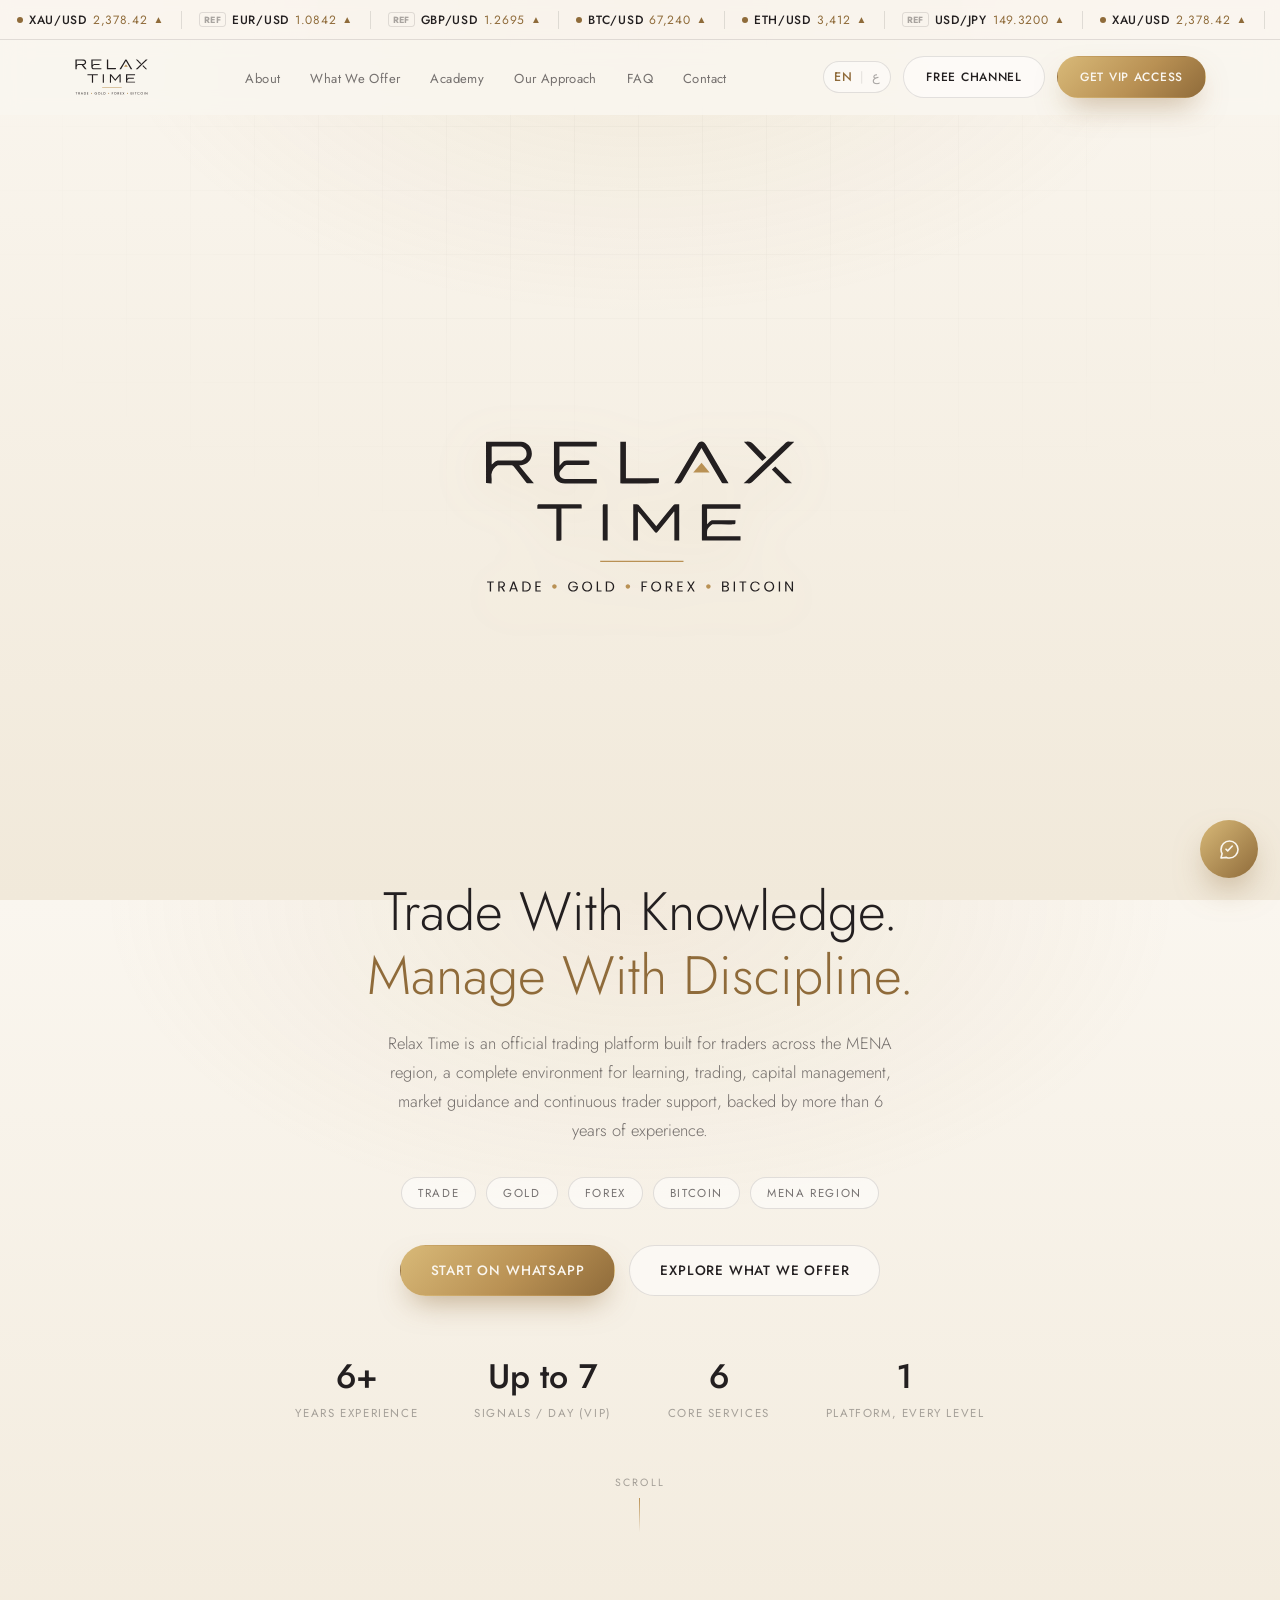
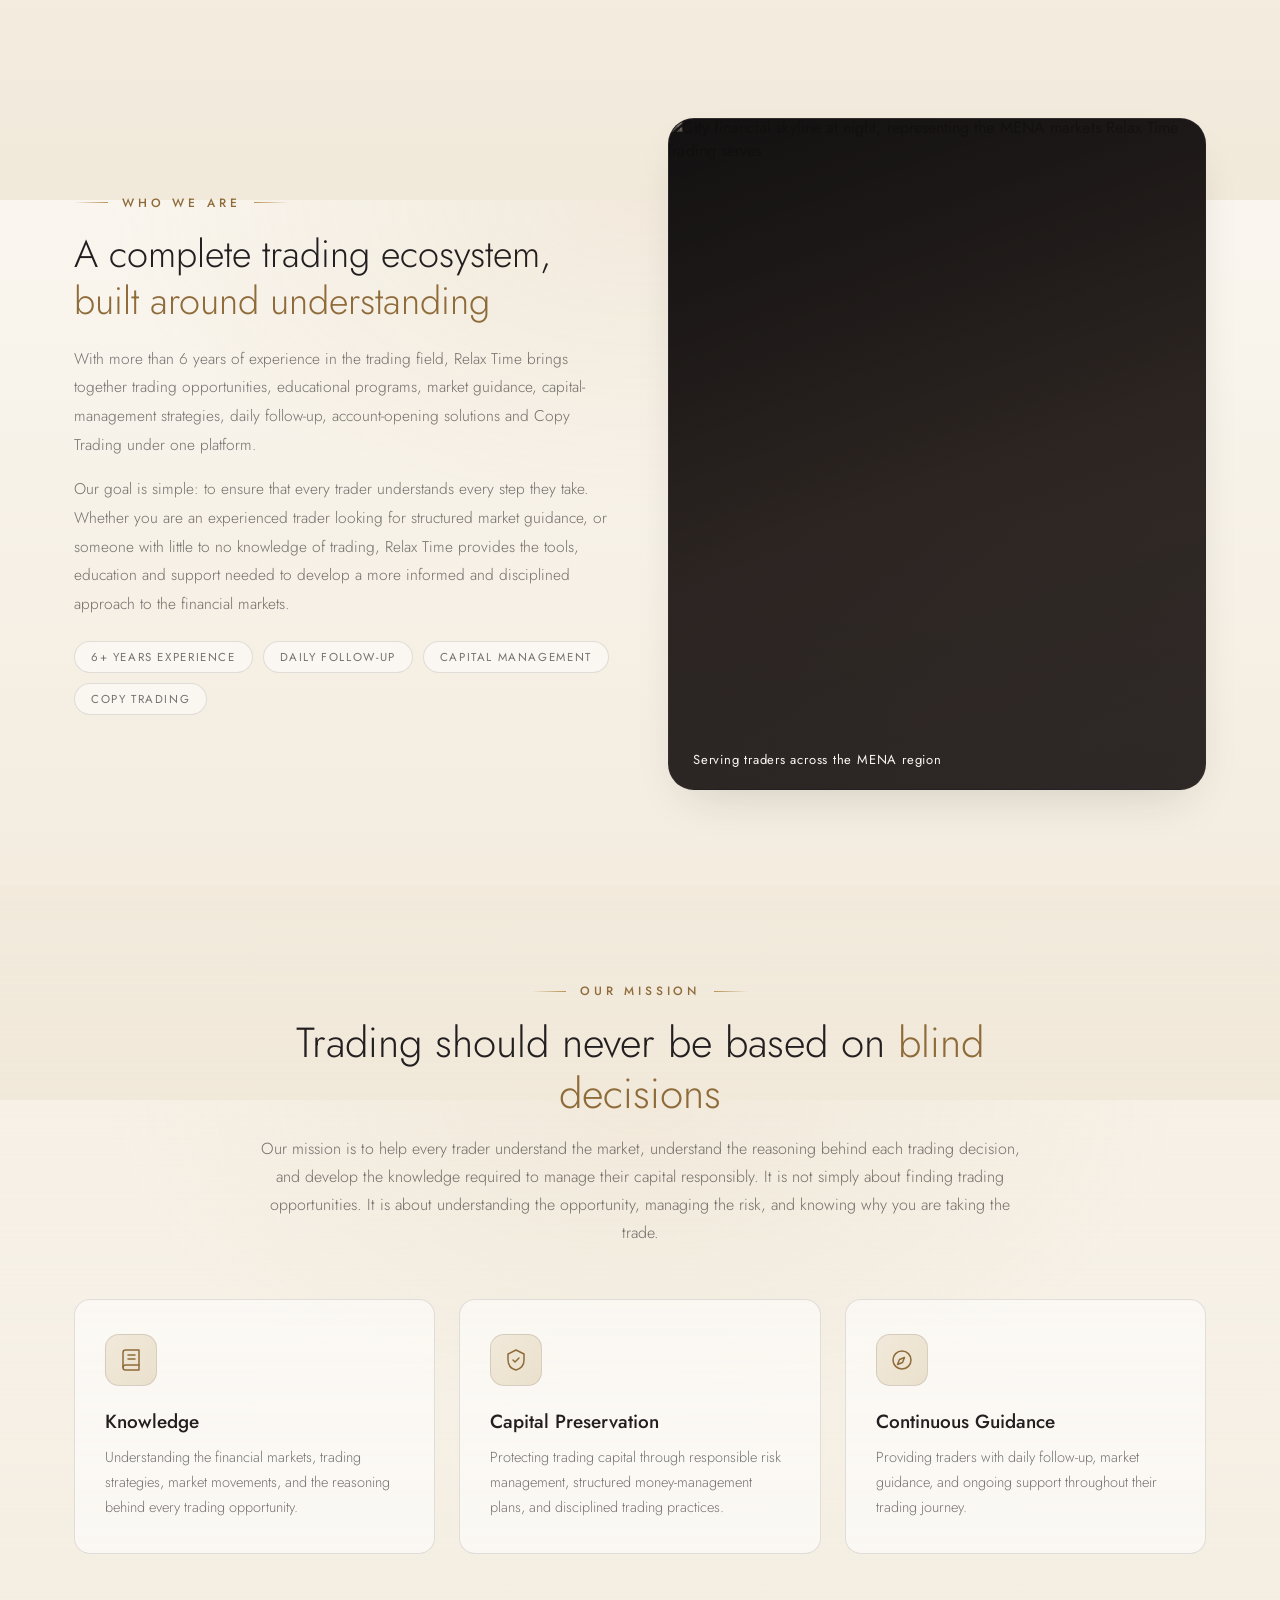
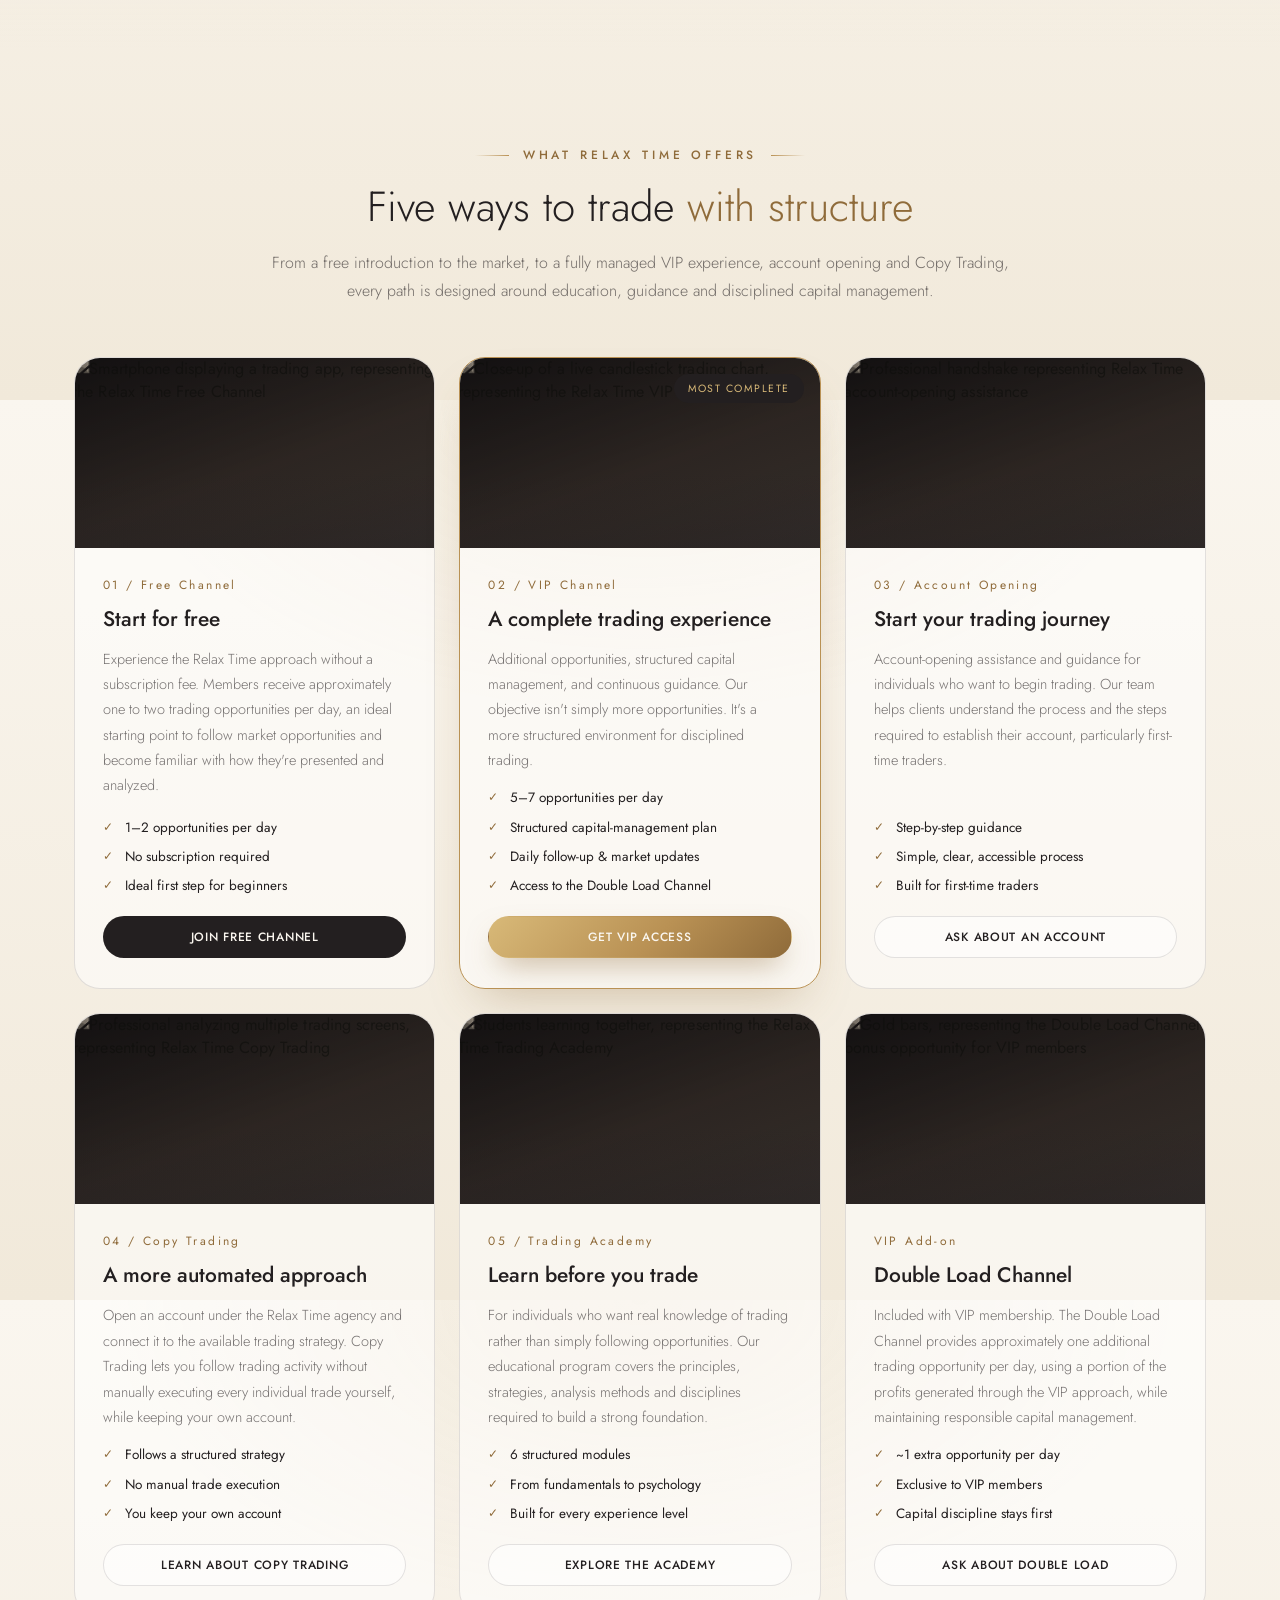
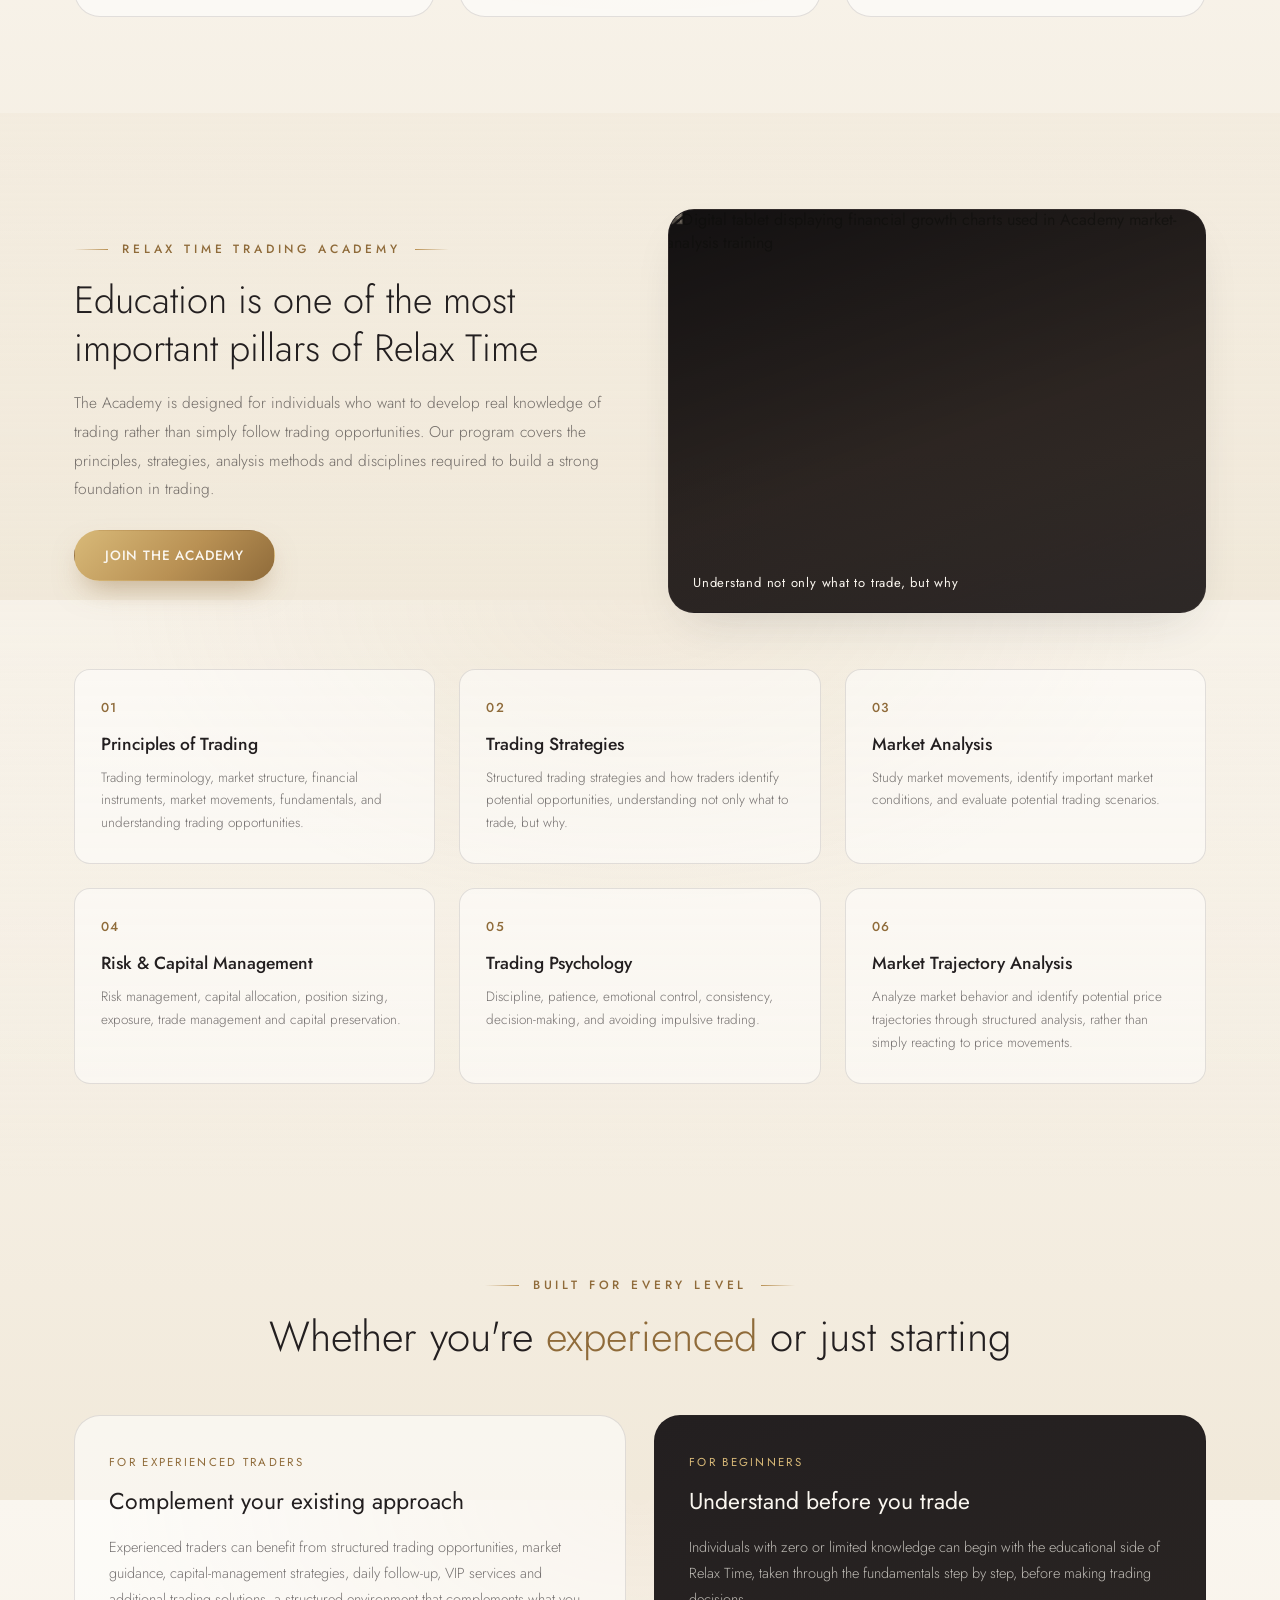
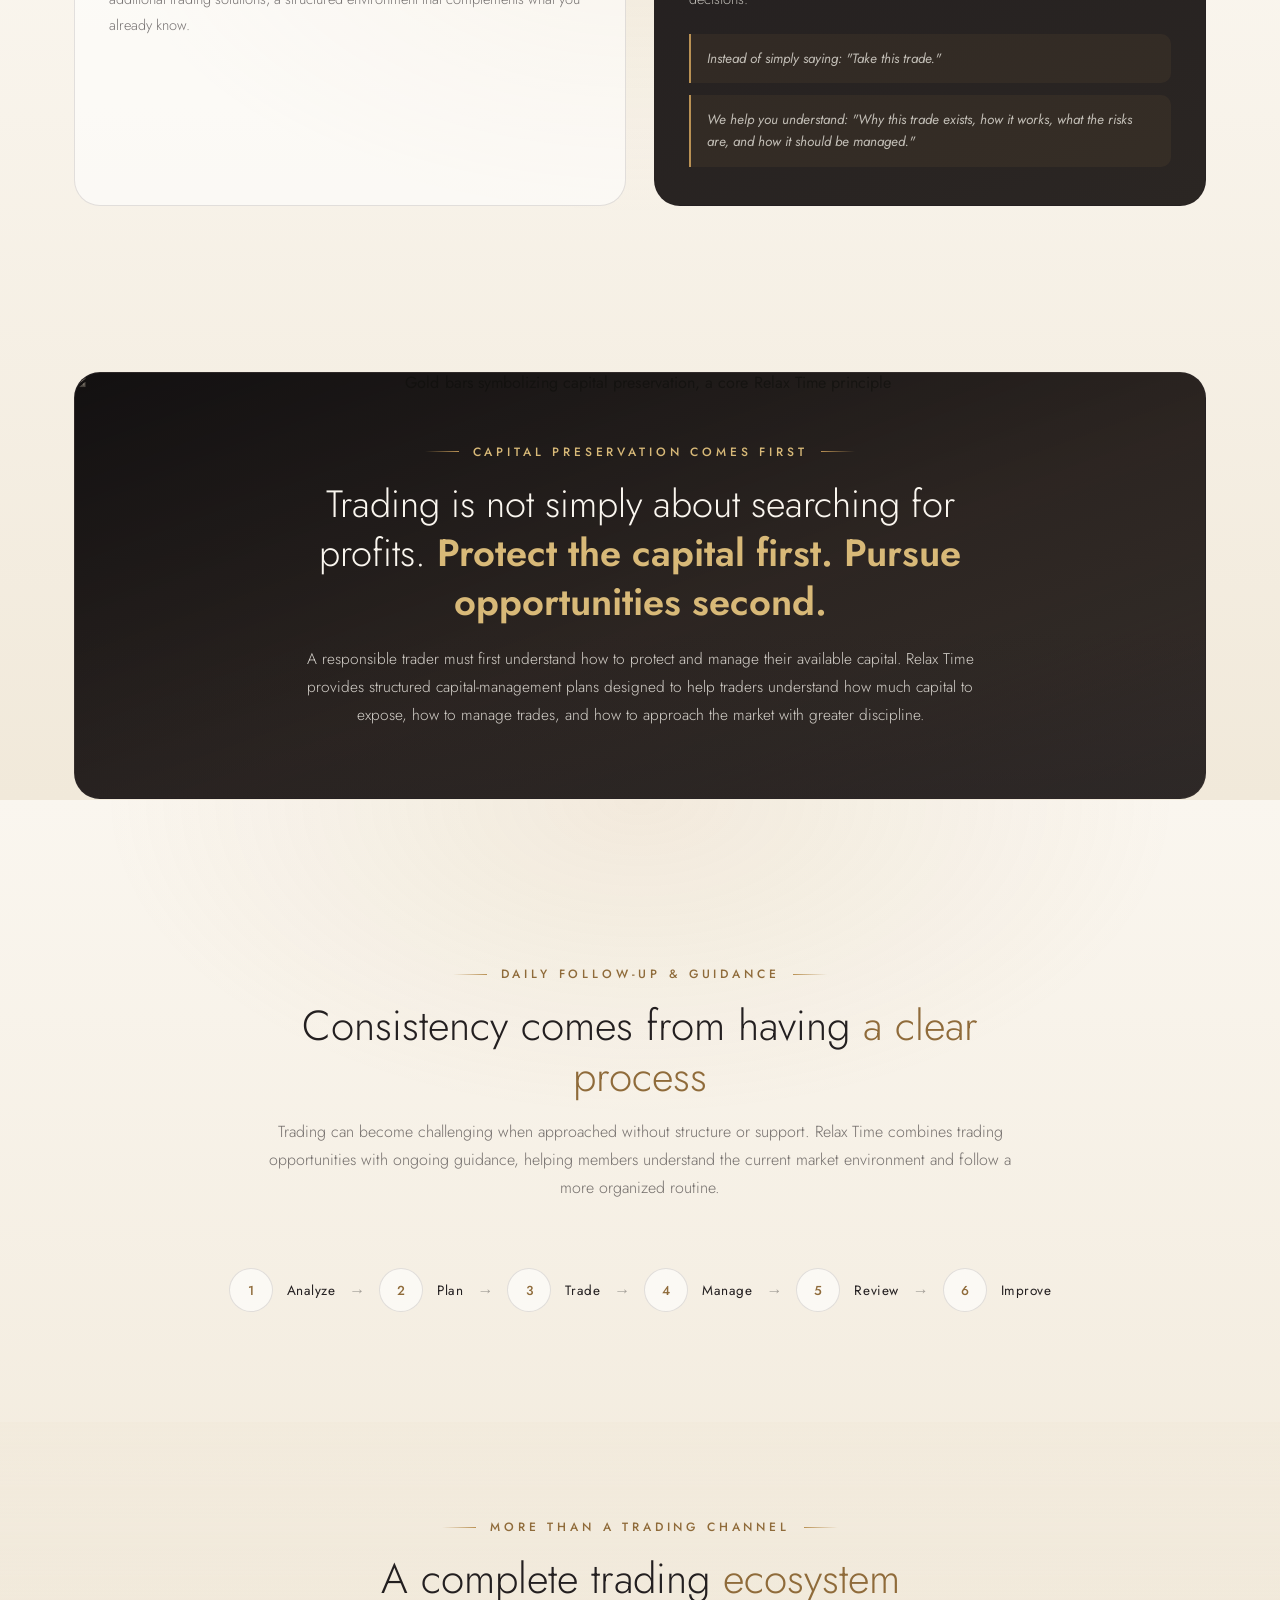
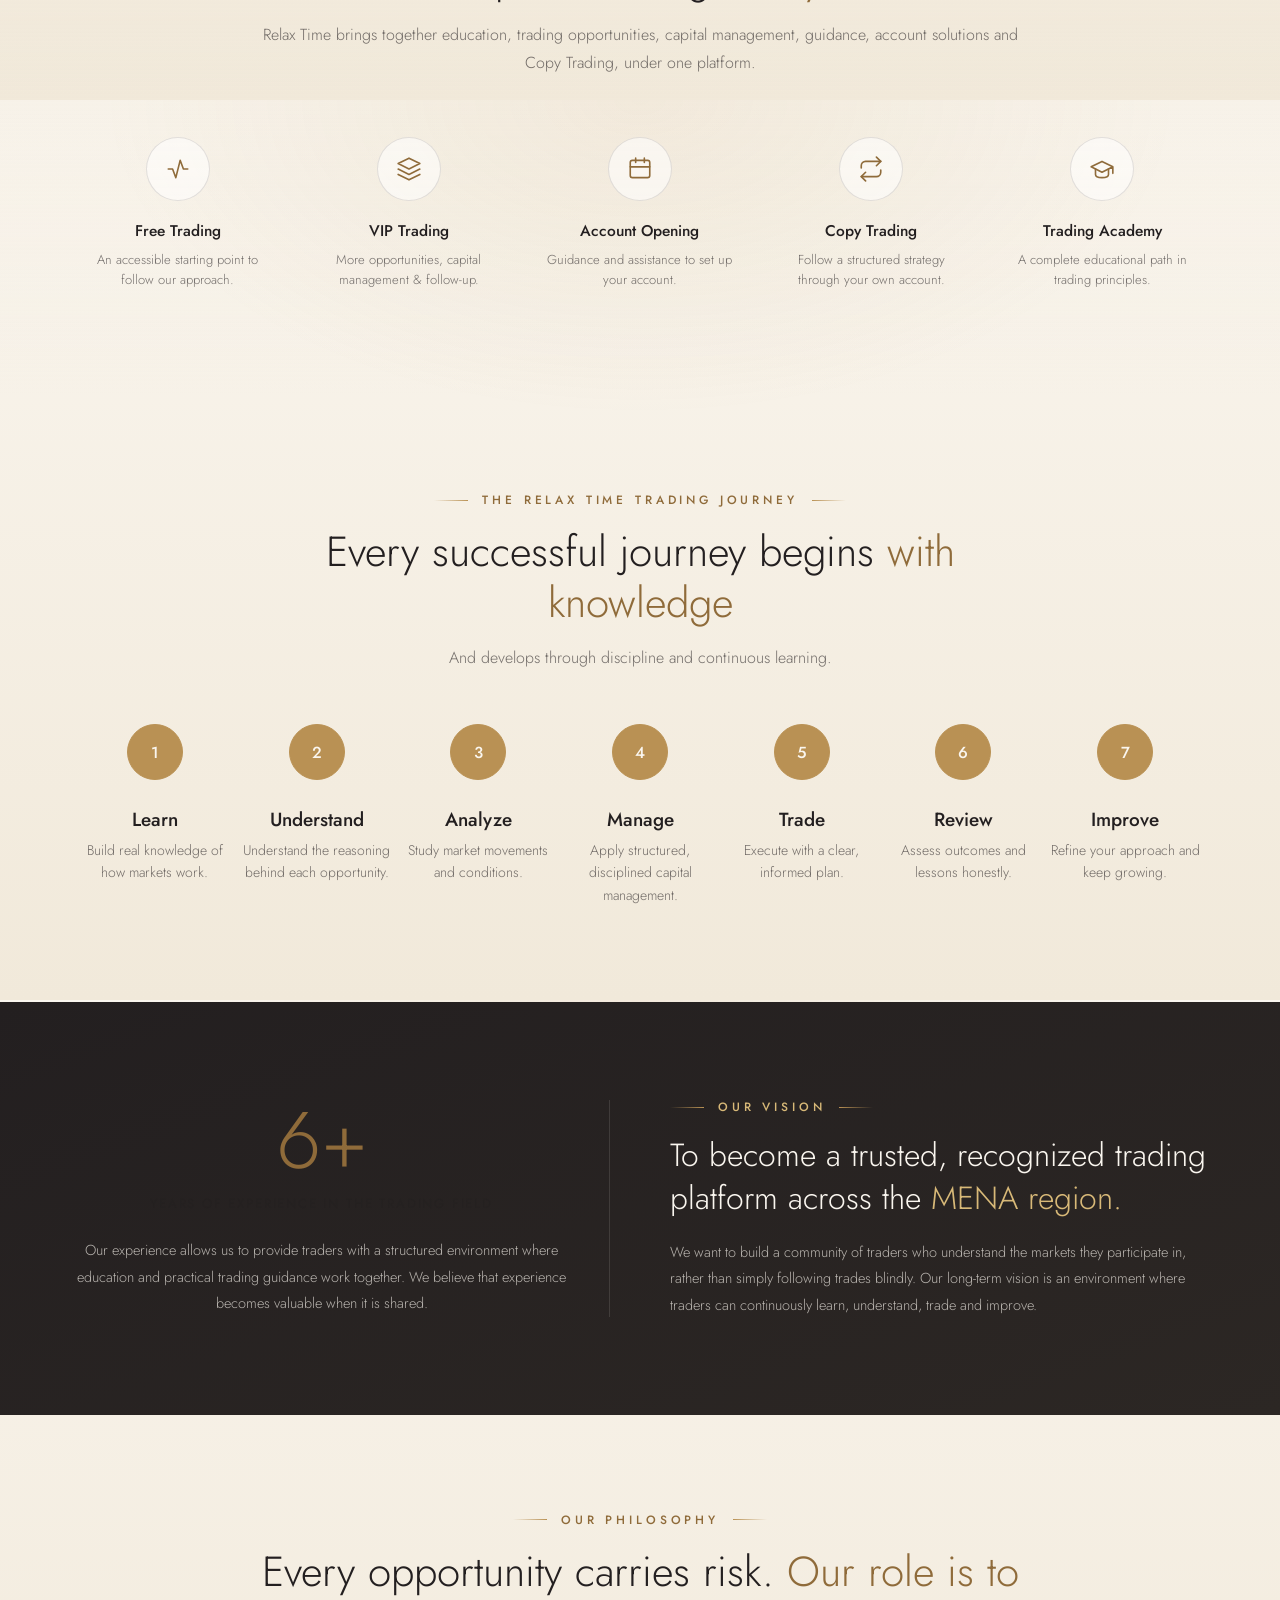
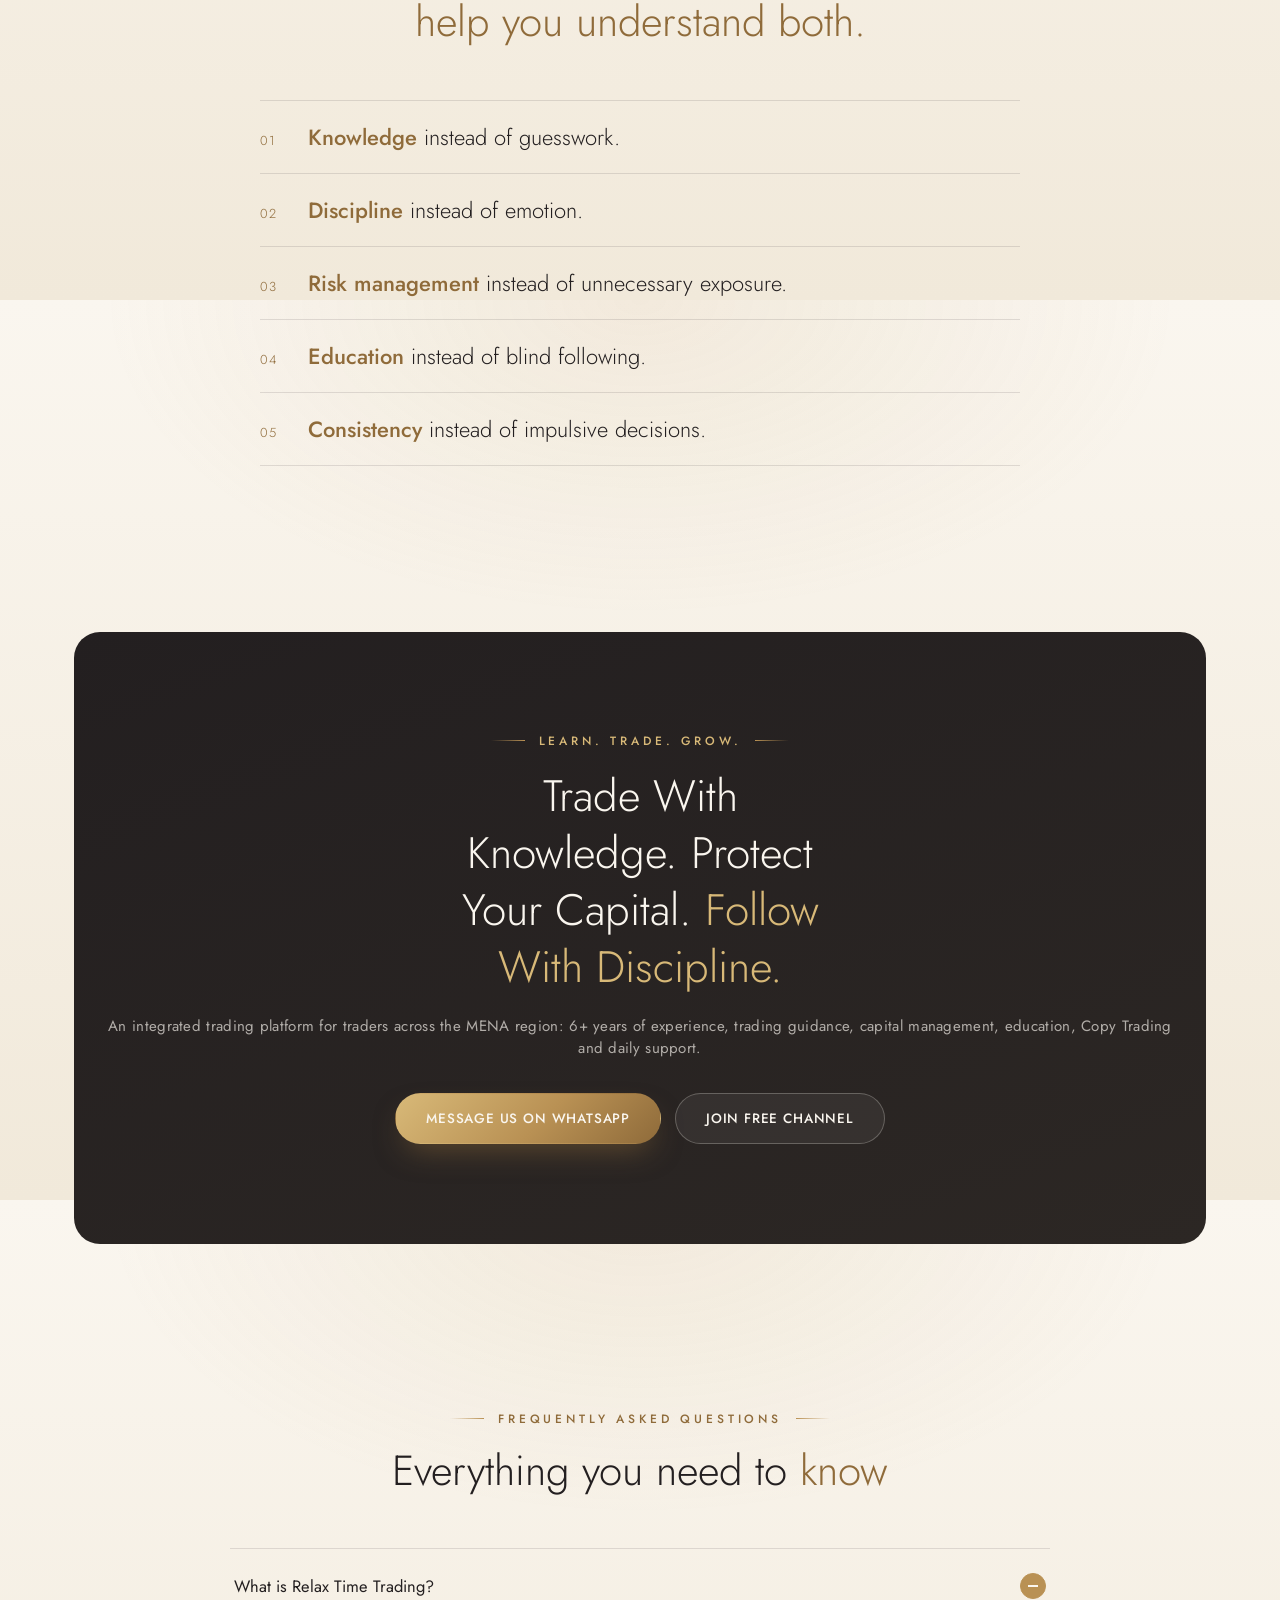
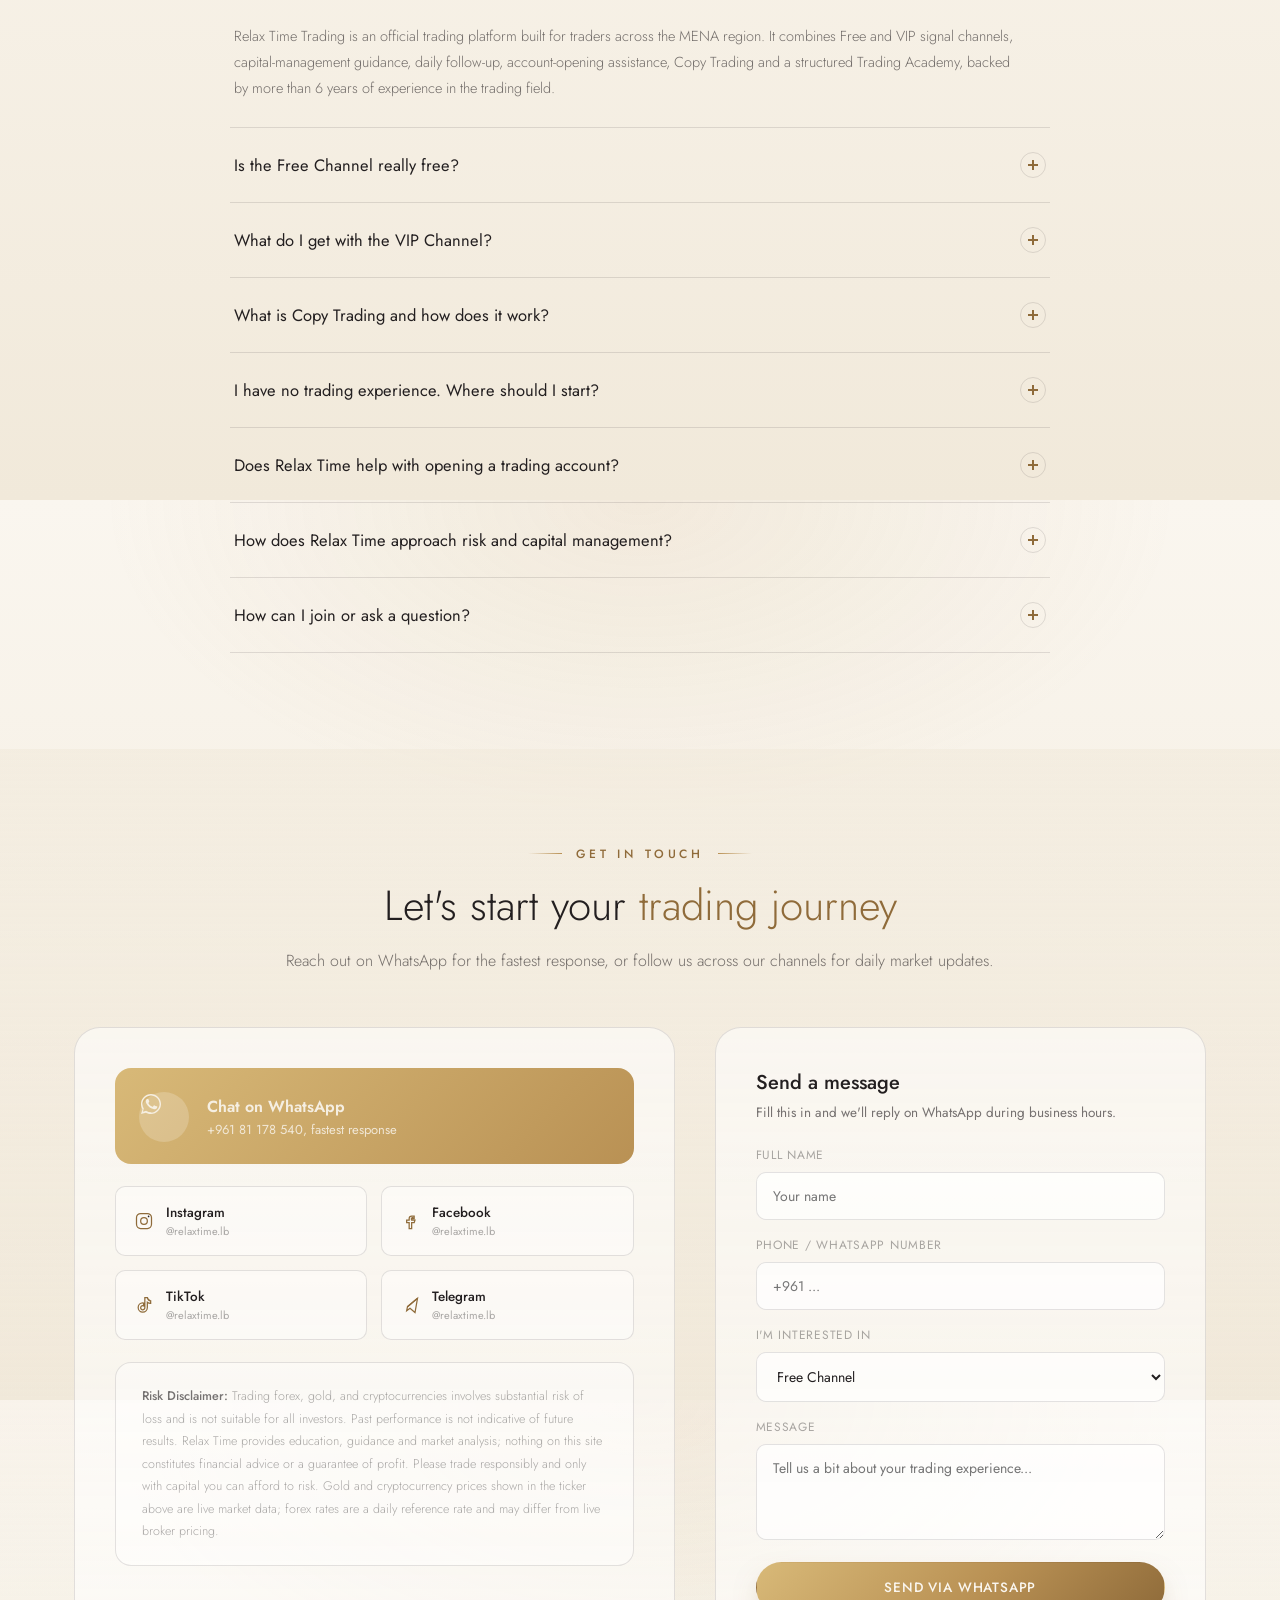
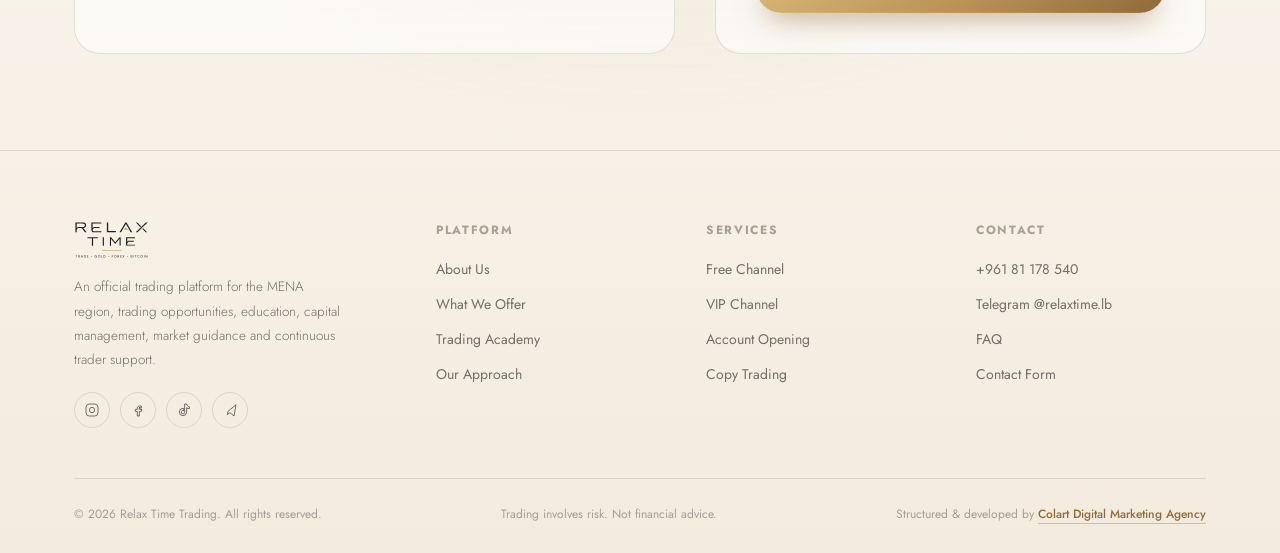
==== commit 81430f3b: "Add files via upload" ====
--- a/index.html
+++ b/index.html
@@ -164,7 +164,7 @@
 <body>
 <a href="#main" class="skip-link">Skip to content</a>
 
-<div class="ticker" aria-hidden="true">
+<div class="ticker" aria-hidden="true" title="Gold and crypto: live prices. Forex: daily reference rate.">
   <div class="ticker__track" id="tickerTrack"></div>
 </div>
 
@@ -178,8 +178,7 @@
 <header class="site-header" id="siteHeader">
   <nav class="nav container" aria-label="Primary">
     <a href="#home" class="nav__logo">
-      <svg class="nav__logo-mark" viewBox="0 0 100 100" aria-hidden="true"><rect width="100" height="100" rx="18" fill="#231F20"/><polygon points="50,30 74,72 26,72" fill="#B99154"/></svg>
-      <span class="nav__logo-text">RELAX <b>TIME</b></span>
+      <img class="nav__logo-mark" src="images/logo-full.svg" alt="Relax Time: Trade, Gold, Forex, Bitcoin" width="1330" height="675">
     </a>
     <ul class="nav__links" id="navLinks">
       <li><a href="#about">About</a></li>
@@ -720,7 +719,7 @@
             </a>
           </div>
           <div class="risk-notice">
-            <strong>Risk Disclaimer:</strong> Trading forex, gold, and cryptocurrencies involves substantial risk of loss and is not suitable for all investors. Past performance is not indicative of future results. Relax Time provides education, guidance and market analysis; nothing on this site constitutes financial advice or a guarantee of profit. Please trade responsibly and only with capital you can afford to risk.
+            <strong>Risk Disclaimer:</strong> Trading forex, gold, and cryptocurrencies involves substantial risk of loss and is not suitable for all investors. Past performance is not indicative of future results. Relax Time provides education, guidance and market analysis; nothing on this site constitutes financial advice or a guarantee of profit. Please trade responsibly and only with capital you can afford to risk. Gold and cryptocurrency prices shown in the ticker above are live market data; forex rates are a daily reference rate and may differ from live broker pricing.
           </div>
         </div>
 
@@ -764,8 +763,7 @@
     <div class="footer-top">
       <div class="footer-brand">
         <a href="#home" class="nav__logo">
-          <svg class="nav__logo-mark" viewBox="0 0 100 100" aria-hidden="true"><rect width="100" height="100" rx="18" fill="#231F20"/><polygon points="50,30 74,72 26,72" fill="#B99154"/></svg>
-          <span class="nav__logo-text">RELAX <b>TIME</b></span>
+          <img class="nav__logo-mark" src="images/logo-full.svg" alt="Relax Time: Trade, Gold, Forex, Bitcoin" width="1330" height="675">
         </a>
         <p>An official trading platform for the MENA region, trading opportunities, education, capital management, market guidance and continuous trader support.</p>
         <div class="footer-social">
@@ -813,10 +811,45 @@
   </div>
 </footer>
 
-<a class="floating-whatsapp" href="https://wa.me/96181178540?text=Hi%20Relax%20Time%2C%20I%27d%20like%20to%20get%20started." target="_blank" rel="noopener" aria-label="Chat with Relax Time on WhatsApp">
-  <span class="floating-whatsapp__ring" aria-hidden="true"></span>
-  <svg viewBox="0 0 24 24" fill="currentColor"><path d="M17.5 14.4c-.3-.1-1.7-.9-2-1-.3-.1-.5-.1-.7.1-.2.3-.8 1-.9 1.2-.2.2-.3.2-.6.1-.3-.1-1.2-.5-2.3-1.5-.9-.8-1.4-1.7-1.6-2-.2-.3 0-.5.1-.6.1-.1.3-.3.4-.5.1-.2.2-.3.3-.5.1-.2 0-.4 0-.5C10.1 9 9.6 7.8 9.4 7.3c-.2-.5-.4-.4-.5-.4h-.5c-.2 0-.5.1-.7.3-.2.3-.9.9-.9 2.2s1 2.6 1.1 2.8c.1.2 2 3.1 4.9 4.3.7.3 1.2.5 1.6.6.7.2 1.3.2 1.8.1.5-.1 1.7-.7 1.9-1.4.2-.6.2-1.2.2-1.3-.1-.2-.3-.3-.6-.4z"/><path d="M12 2C6.5 2 2 6.5 2 12c0 1.9.5 3.6 1.5 5.2L2 22l4.9-1.3C8.4 21.5 10.2 22 12 22c5.5 0 10-4.5 10-10S17.5 2 12 2zm0 18.2c-1.6 0-3.2-.4-4.5-1.2l-.3-.2-3.3.9.9-3.2-.2-.3C3.9 14.9 3.4 13.5 3.4 12c0-4.7 3.9-8.6 8.6-8.6s8.6 3.9 8.6 8.6-3.9 8.6-8.6 8.6z"/></svg>
-</a>
+<div class="assistant" id="assistant" data-lang="en">
+  <button class="assistant__launcher" id="assistantLauncher" type="button" aria-haspopup="dialog" aria-expanded="false" aria-controls="assistantPanel" aria-label="Open RelaxTime Assistant">
+    <span class="assistant__launcher-ring" aria-hidden="true"></span>
+    <svg class="assistant__icon assistant__icon--chat" viewBox="0 0 24 24" fill="none" stroke-width="1.6" stroke-linecap="round" stroke-linejoin="round" aria-hidden="true">
+      <path d="M4 12.5C4 7.8 7.8 4 12.5 4S21 7.8 21 12.5 17.2 21 12.5 21c-1.1 0-2.1-.2-3-.6L4 21l1.1-4.4c-.7-1.2-1.1-2.6-1.1-4.1Z"/>
+      <path d="M9 12.2l1.7 1.7L15.3 9" stroke-linecap="round" stroke-linejoin="round"/>
+    </svg>
+    <svg class="assistant__icon assistant__icon--close" viewBox="0 0 24 24" fill="none" stroke-width="1.8" stroke-linecap="round" stroke-linejoin="round" aria-hidden="true"><path d="M6 6l12 12M18 6L6 18"/></svg>
+  </button>
+
+  <div class="assistant__panel" id="assistantPanel" role="dialog" aria-label="RelaxTime Assistant" aria-hidden="true">
+    <div class="assistant__header">
+      <svg class="assistant__avatar" viewBox="0 0 100 100" aria-hidden="true"><rect width="100" height="100" rx="22" fill="#231F20"/><polygon points="50.42,33.97 23,66.03 77,66.03" fill="#B99154"/></svg>
+      <div class="assistant__header-text">
+        <strong>RelaxTime Assistant</strong>
+        <span>Quick answers, then continue on WhatsApp</span>
+      </div>
+      <button class="assistant__close" id="assistantClose" type="button" aria-label="Close assistant">
+        <svg viewBox="0 0 24 24" fill="none" stroke-width="1.8" stroke-linecap="round" stroke-linejoin="round"><path d="M6 6l12 12M18 6L6 18"/></svg>
+      </button>
+    </div>
+
+    <div class="assistant__messages" id="assistantMessages" role="log" aria-live="polite"></div>
+
+    <div class="assistant__quick-replies" id="assistantQuickReplies"></div>
+
+    <form class="assistant__composer" id="assistantComposer">
+      <input type="text" id="assistantInput" placeholder="Type your question..." autocomplete="off" aria-label="Message">
+      <button type="submit" aria-label="Send">
+        <svg viewBox="0 0 24 24" fill="none" stroke-width="1.8" stroke-linecap="round" stroke-linejoin="round"><path d="M22 2 11 13M22 2l-7 20-4-9-9-4 20-7Z"/></svg>
+      </button>
+    </form>
+
+    <a class="assistant__whatsapp-cta" id="assistantWhatsAppCta" href="https://wa.me/96181178540?text=Hi%20Relax%20Time%2C%20I%27d%20like%20to%20get%20started." target="_blank" rel="noopener">
+      <svg viewBox="0 0 24 24" fill="currentColor" aria-hidden="true"><path d="M17.5 14.4c-.3-.1-1.7-.9-2-1-.3-.1-.5-.1-.7.1-.2.3-.8 1-.9 1.2-.2.2-.3.2-.6.1-.3-.1-1.2-.5-2.3-1.5-.9-.8-1.4-1.7-1.6-2-.2-.3 0-.5.1-.6.1-.1.3-.3.4-.5.1-.2.2-.3.3-.5.1-.2 0-.4 0-.5C10.1 9 9.6 7.8 9.4 7.3c-.2-.5-.4-.4-.5-.4h-.5c-.2 0-.5.1-.7.3-.2.3-.9.9-.9 2.2s1 2.6 1.1 2.8c.1.2 2 3.1 4.9 4.3.7.3 1.2.5 1.6.6.7.2 1.3.2 1.8.1.5-.1 1.7-.7 1.9-1.4.2-.6.2-1.2.2-1.3-.1-.2-.3-.3-.6-.4z"/><path d="M12 2C6.5 2 2 6.5 2 12c0 1.9.5 3.6 1.5 5.2L2 22l4.9-1.3C8.4 21.5 10.2 22 12 22c5.5 0 10-4.5 10-10S17.5 2 12 2zm0 18.2c-1.6 0-3.2-.4-4.5-1.2l-.3-.2-3.3.9.9-3.2-.2-.3C3.9 14.9 3.4 13.5 3.4 12c0-4.7 3.9-8.6 8.6-8.6s8.6 3.9 8.6 8.6-3.9 8.6-8.6 8.6z"/></svg>
+      Continue on WhatsApp
+    </a>
+  </div>
+</div>
 <button class="back-to-top" id="backToTop" aria-label="Back to top">
   <svg viewBox="0 0 24 24" fill="none" stroke-width="1.8" stroke-linecap="round" stroke-linejoin="round"><path d="M12 19V5M5 12l7-7 7 7"/></svg>
 </button>
--- a/css/style.css
+++ b/css/style.css
@@ -134,6 +134,22 @@
 .ticker__item .arrow{ font-size:10px; }
 .ticker__item[data-dir="up"] .arrow, .ticker__item[data-dir="up"] .price{ color:var(--gold-deep); }
 .ticker__item[data-dir="down"] .arrow, .ticker__item[data-dir="down"] .price{ color:var(--ink-faint); }
+.ticker__dot{
+  width:6px; height:6px; border-radius:50%; background:var(--gold-deep); flex:0 0 auto;
+  box-shadow:0 0 0 0 rgba(143,107,58,.5); animation:ticker-live-pulse 2.4s ease-out infinite;
+}
+@keyframes ticker-live-pulse{
+  0%{ box-shadow:0 0 0 0 rgba(143,107,58,.45); }
+  70%{ box-shadow:0 0 0 5px rgba(143,107,58,0); }
+  100%{ box-shadow:0 0 0 0 rgba(143,107,58,0); }
+}
+.ticker__tag{
+  font-size:9px; font-weight:700; letter-spacing:.04em; line-height:1; flex:0 0 auto;
+  color:var(--ink-faint); border:1px solid var(--line); border-radius:3px; padding:2px 4px;
+}
+@media (prefers-reduced-motion: reduce){
+  .ticker__dot{ animation:none; }
+}
 @keyframes ticker-scroll{ from{ transform:translateX(0); } to{ transform:translateX(-50%); } }
 
 /* ---------- background fx (shared) ---------- */
@@ -182,10 +198,8 @@
 }
 .site-header.is-scrolled{ border-color:var(--line); box-shadow:0 10px 30px -20px rgba(35,31,32,.3); }
 .nav{ display:flex; align-items:center; justify-content:space-between; padding:16px 24px; gap:20px; }
-.nav__logo{ display:flex; align-items:center; gap:10px; font-weight:500; }
-.nav__logo-mark{ width:15px; height:15px; flex:0 0 auto; }
-.nav__logo-text{ font-size:19px; letter-spacing:.06em; }
-.nav__logo-text b{ font-weight:600; color:var(--gold-deep); }
+.nav__logo{ display:flex; align-items:center; font-weight:500; }
+.nav__logo-mark{ display:block; height:38px; width:auto; flex:0 0 auto; }
 .nav__links{ display:flex; align-items:center; gap:30px; }
 .nav__links a{
   font-size:13px; letter-spacing:.03em; color:var(--ink-soft); position:relative; padding:6px 0;
@@ -214,6 +228,9 @@
 .nav__toggle[aria-expanded="true"] span:nth-child(2){ opacity:0; }
 .nav__toggle[aria-expanded="true"] span:nth-child(3){ transform:translateY(-6.5px) rotate(-45deg); }
 
+@media (max-width: 480px){
+  .nav__logo-mark{ height:30px; }
+}
 @media (max-width: 900px){
   .nav__links{
     position:fixed; inset:64px 0 0 0; height:0; overflow:hidden; flex-direction:column;
@@ -618,19 +635,84 @@
 }
 .footer-credit a:hover, .footer-credit a:focus-visible{ color:var(--ink); border-color:var(--ink); }
 
-/* ---------- floating widgets ---------- */
-.floating-whatsapp{
-  position:fixed; right:22px; bottom:22px; z-index:90; width:58px; height:58px; border-radius:50%;
+/* ---------- floating widgets: RelaxTime Assistant ---------- */
+.assistant{ position:fixed; right:22px; bottom:22px; z-index:95; display:flex; flex-direction:column; align-items:flex-end; }
+
+.assistant__launcher{
+  position:relative; width:58px; height:58px; border-radius:50%; border:none; cursor:pointer; flex:0 0 auto; padding:0;
   background:linear-gradient(135deg, var(--gold-light), var(--gold-deep)); display:flex; align-items:center; justify-content:center;
   box-shadow:0 16px 34px -10px rgba(143,107,58,.6); transition:transform .3s var(--ease);
 }
-.floating-whatsapp:hover{ transform:scale(1.08) translateY(-2px); }
-.floating-whatsapp svg{ width:26px; height:26px; color:var(--cream); }
-.floating-whatsapp__ring{
+.assistant__launcher:hover{ transform:scale(1.08) translateY(-2px); }
+.assistant__launcher-ring{
   position:absolute; inset:-6px; border-radius:50%; border:1px solid var(--gold); opacity:0;
   animation:ping-ring 2.6s ease-out infinite;
 }
 @keyframes ping-ring{ 0%{ opacity:.6; transform:scale(.9); } 100%{ opacity:0; transform:scale(1.35); } }
+.assistant__icon{ position:absolute; width:24px; height:24px; stroke:var(--cream); transition:opacity .2s var(--ease), transform .2s var(--ease); }
+.assistant__icon--close{ opacity:0; transform:scale(.6) rotate(-45deg); }
+.assistant.is-open .assistant__icon--chat{ opacity:0; transform:scale(.6) rotate(45deg); }
+.assistant.is-open .assistant__icon--close{ opacity:1; transform:scale(1) rotate(0); }
+
+.assistant__panel{
+  position:absolute; right:0; bottom:74px; width:min(360px, calc(100vw - 32px)); max-height:min(560px, calc(100vh - 140px));
+  display:flex; flex-direction:column; background:var(--cream); border:1px solid var(--line); border-radius:18px;
+  box-shadow:0 30px 60px -20px rgba(35,31,32,.35); overflow:hidden; transform-origin:bottom right;
+  opacity:0; transform:translateY(16px) scale(.97); pointer-events:none;
+  transition:opacity .25s var(--ease), transform .25s var(--ease);
+}
+.assistant.is-open .assistant__panel{ opacity:1; transform:translateY(0) scale(1); pointer-events:auto; }
+
+.assistant__header{
+  display:flex; align-items:center; gap:10px; padding:14px; border-bottom:1px solid var(--line); background:var(--cream-2); flex:0 0 auto;
+}
+.assistant__avatar{ width:34px; height:34px; border-radius:10px; flex:0 0 auto; }
+.assistant__header-text{ display:flex; flex-direction:column; line-height:1.3; min-width:0; }
+.assistant__header-text strong{ font-size:14px; color:var(--ink); }
+.assistant__header-text span{ font-size:11.5px; color:var(--ink-soft); }
+.assistant__close{
+  margin-inline-start:auto; width:28px; height:28px; border-radius:50%; border:none; background:transparent; cursor:pointer;
+  display:flex; align-items:center; justify-content:center; color:var(--ink-soft); flex:0 0 auto;
+}
+.assistant__close:hover{ background:rgba(35,31,32,.06); color:var(--ink); }
+.assistant__close svg{ width:16px; height:16px; stroke:currentColor; }
+
+.assistant__messages{
+  flex:1 1 auto; overflow-y:auto; padding:14px; display:flex; flex-direction:column; gap:10px; min-height:220px; max-height:320px;
+}
+.assistant__msg{ max-width:86%; padding:9px 12px; border-radius:14px; font-size:13px; line-height:1.55; }
+.assistant__msg--bot{ align-self:flex-start; background:var(--cream-2); color:var(--ink); border-bottom-left-radius:4px; }
+.assistant__msg--user{ align-self:flex-end; background:var(--ink); color:var(--cream); border-bottom-right-radius:4px; }
+[dir="rtl"] .assistant__msg--bot{ align-self:flex-end; }
+[dir="rtl"] .assistant__msg--user{ align-self:flex-start; }
+
+.assistant__quick-replies{ display:flex; flex-wrap:wrap; gap:8px; padding:0 14px 12px; flex:0 0 auto; }
+.assistant__chip{
+  border:1px solid var(--gold); background:transparent; color:var(--ink); font-size:12px; letter-spacing:.01em;
+  padding:7px 12px; border-radius:999px; cursor:pointer; transition:background .2s var(--ease), color .2s var(--ease); font-family:inherit;
+}
+.assistant__chip:hover{ background:var(--gold); color:var(--cream); }
+
+.assistant__composer{ display:flex; gap:8px; padding:10px 14px; border-top:1px solid var(--line); flex:0 0 auto; }
+.assistant__composer input{
+  flex:1; min-width:0; border:1px solid var(--line); border-radius:999px; padding:9px 14px; font-size:13px;
+  font-family:inherit; background:#fff; color:var(--ink);
+}
+.assistant__composer input:focus{ outline:none; border-color:var(--gold); }
+.assistant__composer button{
+  width:36px; height:36px; border-radius:50%; border:none; background:var(--ink); color:var(--cream); cursor:pointer;
+  display:flex; align-items:center; justify-content:center; flex:0 0 auto; padding:0;
+}
+.assistant__composer button:hover{ background:var(--gold-deep); }
+.assistant__composer button svg{ width:15px; height:15px; stroke:currentColor; }
+
+.assistant__whatsapp-cta{
+  display:flex; align-items:center; justify-content:center; gap:8px; margin:0 14px 14px; padding:11px 16px; flex:0 0 auto;
+  border-radius:999px; background:linear-gradient(135deg, var(--gold-light), var(--gold-deep)); color:var(--cream);
+  font-size:13px; font-weight:600; letter-spacing:.02em;
+}
+.assistant__whatsapp-cta:hover{ filter:brightness(1.05); }
+.assistant__whatsapp-cta svg{ width:16px; height:16px; flex:0 0 auto; }
 
 .back-to-top{
   position:fixed; right:22px; bottom:92px; z-index:89; width:42px; height:42px; border-radius:50%;
@@ -641,7 +723,9 @@
 .back-to-top svg{ width:16px; height:16px; stroke:var(--ink); }
 
 @media (max-width:640px){
-  .floating-whatsapp{ width:50px; height:50px; right:16px; bottom:16px; }
+  .assistant{ right:16px; bottom:16px; }
+  .assistant__launcher{ width:50px; height:50px; }
+  .assistant__panel{ bottom:64px; }
   .back-to-top{ right:16px; bottom:78px; width:38px; height:38px; }
 }
 
@@ -676,8 +760,6 @@
    type. Loaded on both pages; only [dir="rtl"] pages match.
    ============================================================ */
 [dir="rtl"] body{ font-family:'Cairo','Jost','Segoe UI',Tahoma,Arial,sans-serif; }
-[dir="rtl"] .nav__logo-text,
-[dir="rtl"] .hero__logo,
 [dir="rtl"] .ticker,
 [dir="rtl"] .ticker *{ font-family:'Jost','Segoe UI',Arial,sans-serif; }
 
@@ -709,10 +791,11 @@
 [dir="rtl"] .timeline__line{ left:auto; right:27px; }
 
 /* floating action buttons sit on the trailing (left) side in RTL */
-[dir="rtl"] .floating-whatsapp{ right:auto; left:22px; }
+[dir="rtl"] .assistant{ right:auto; left:22px; align-items:flex-start; }
+[dir="rtl"] .assistant__panel{ right:auto; left:0; transform-origin:bottom left; }
 [dir="rtl"] .back-to-top{ right:auto; left:22px; }
 @media (max-width:640px){
-  [dir="rtl"] .floating-whatsapp{ left:16px; }
+  [dir="rtl"] .assistant{ left:16px; }
   [dir="rtl"] .back-to-top{ left:16px; }
 }
 
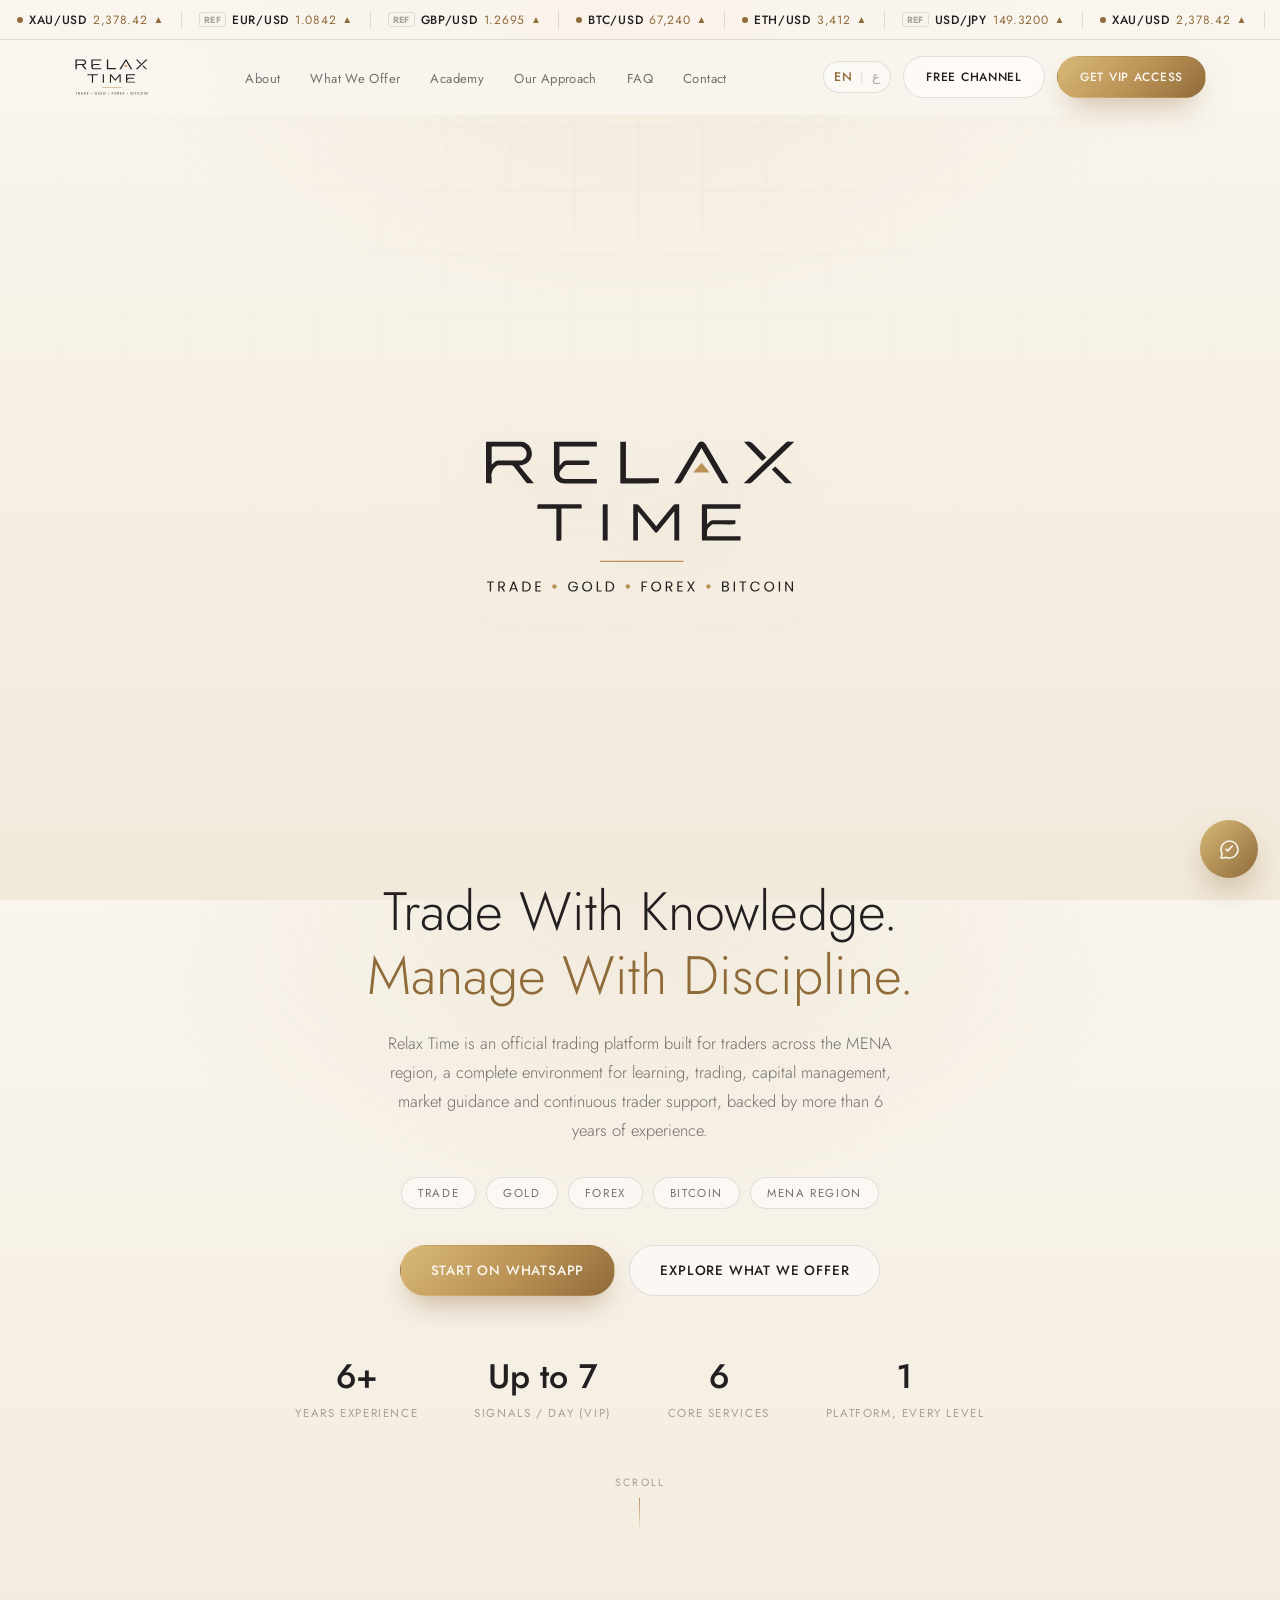
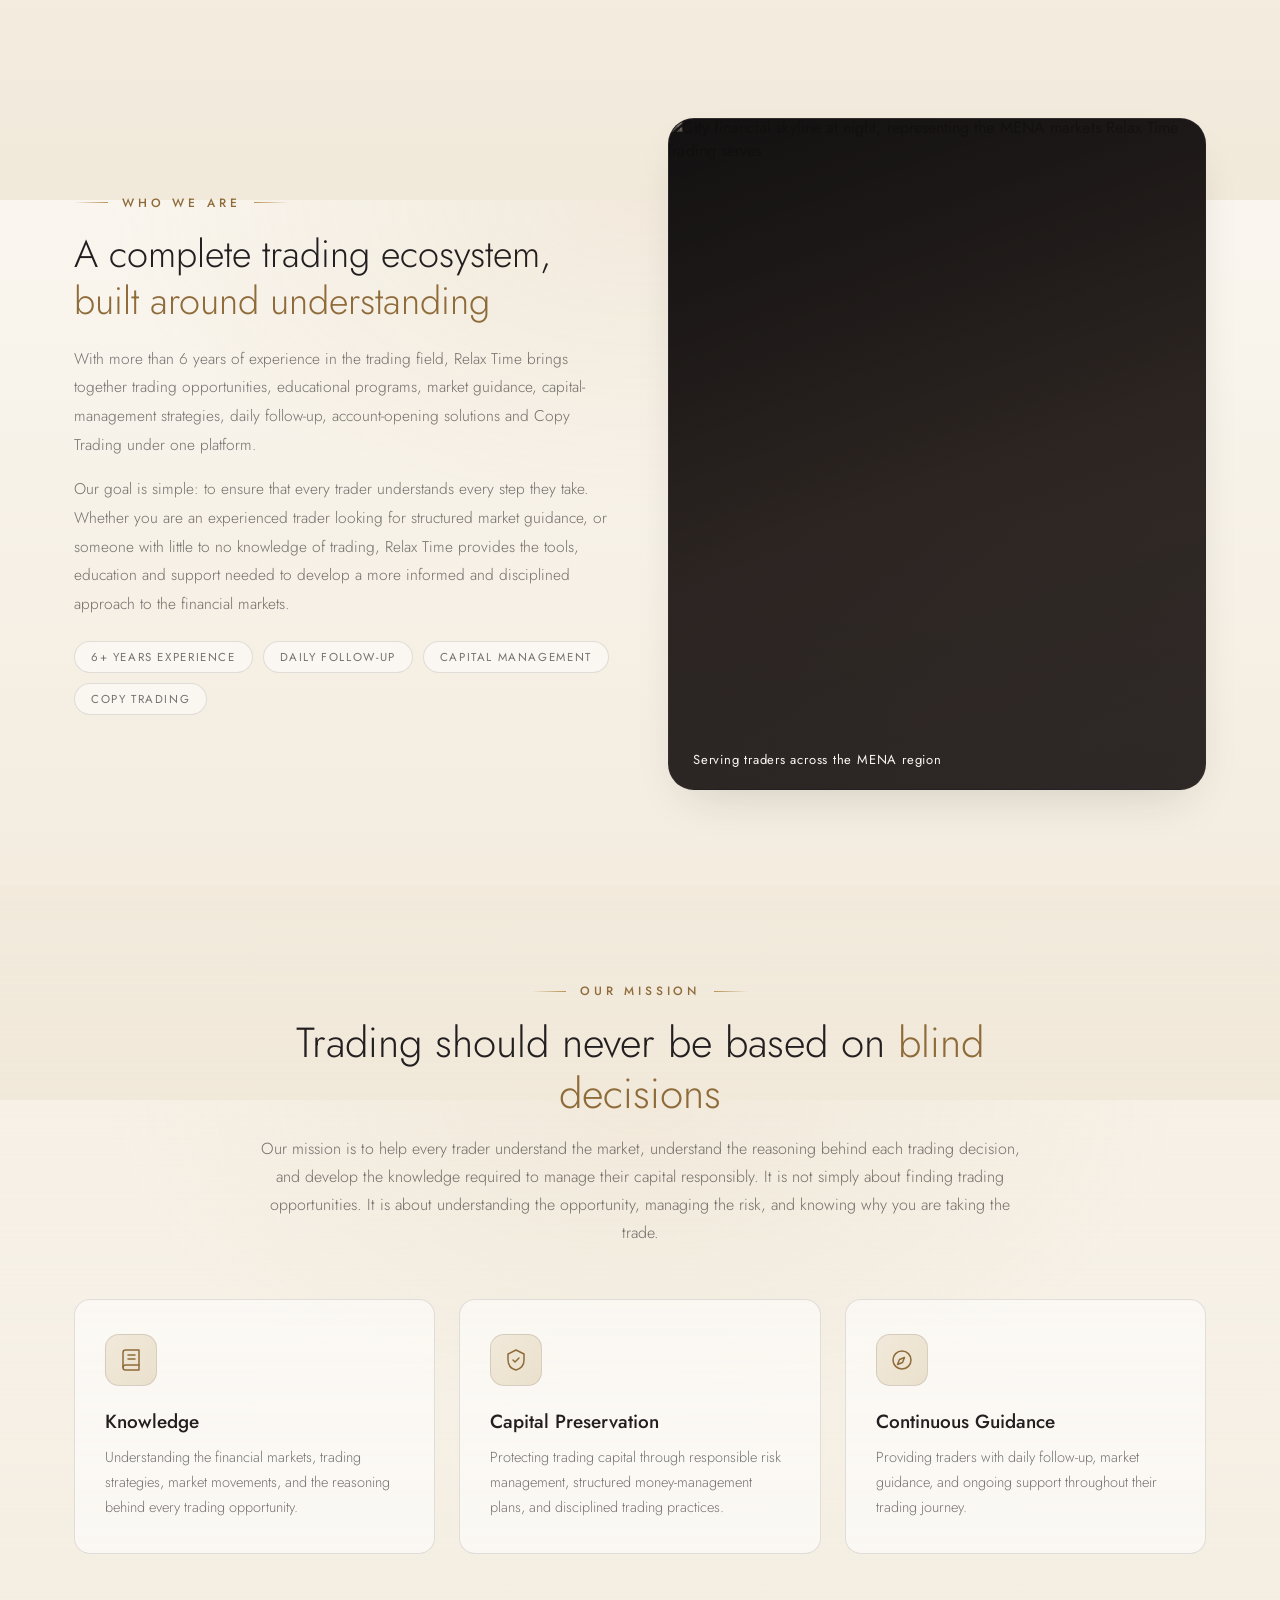
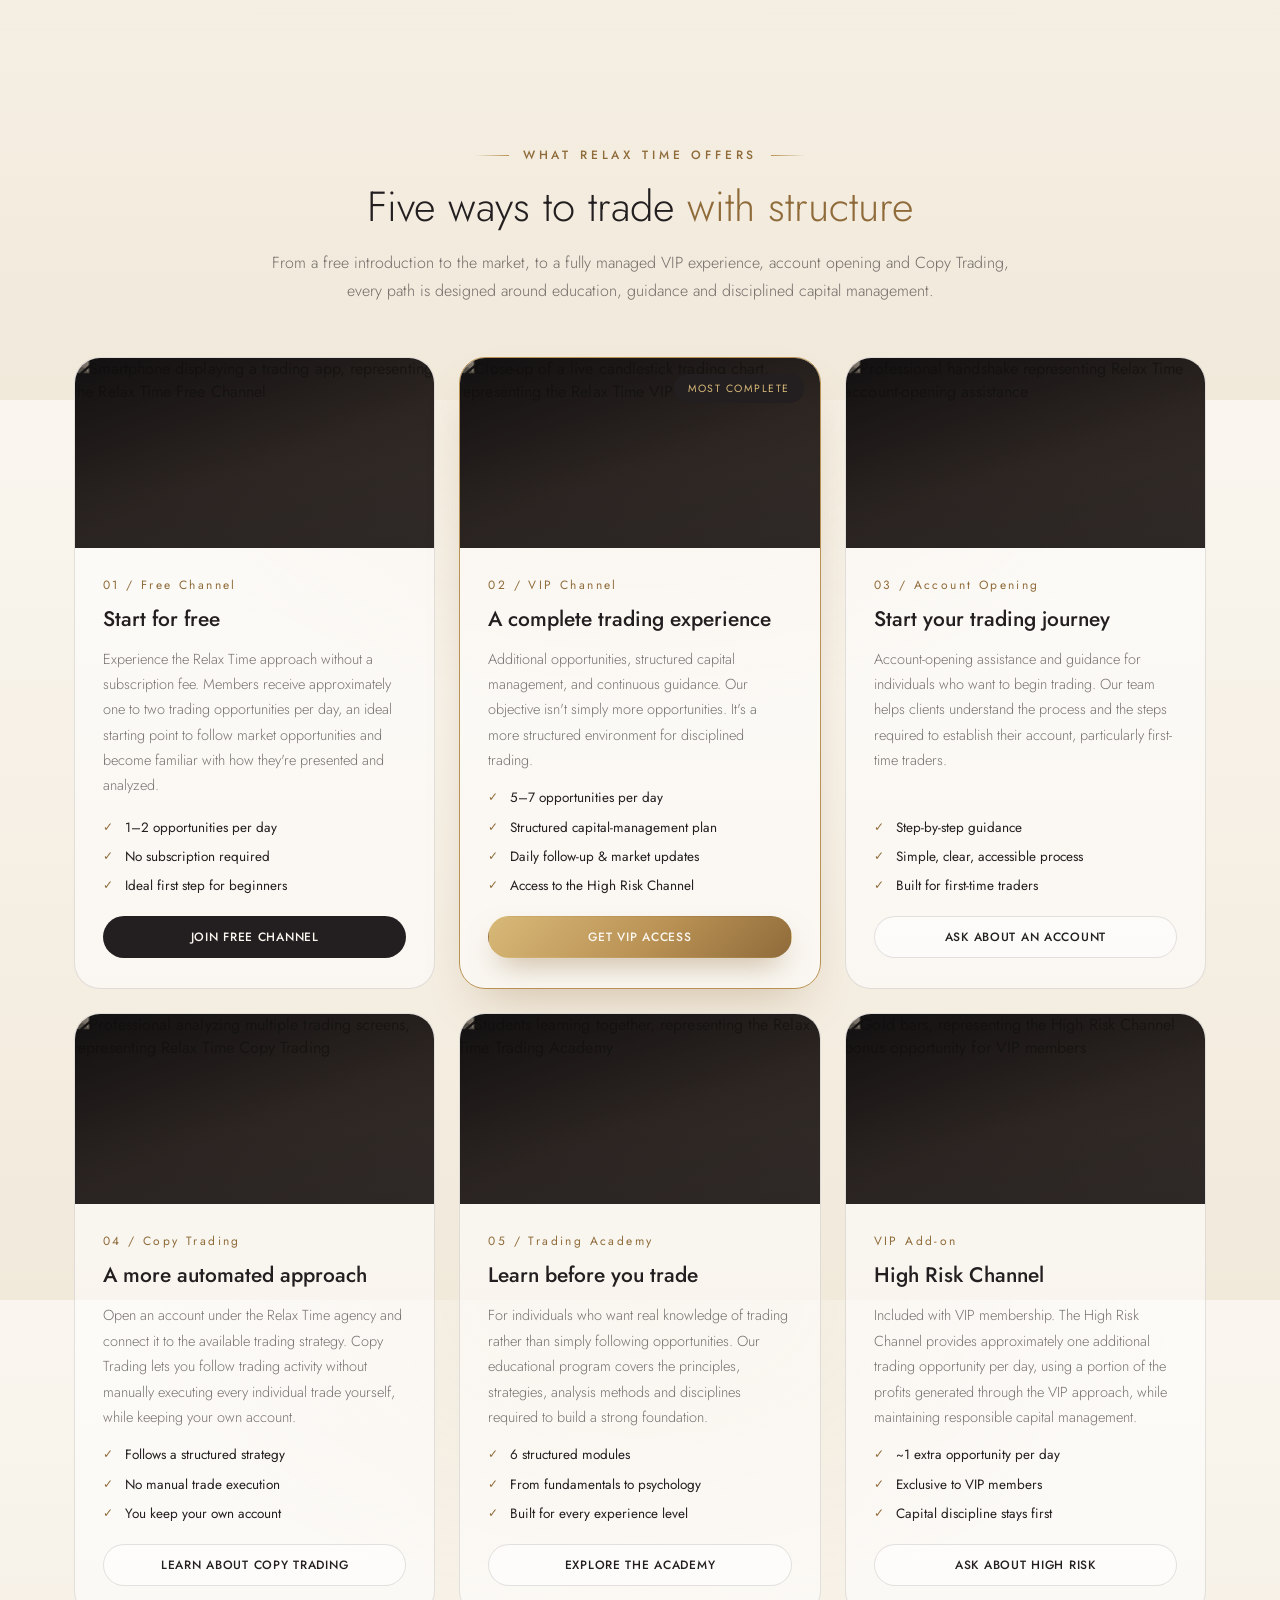
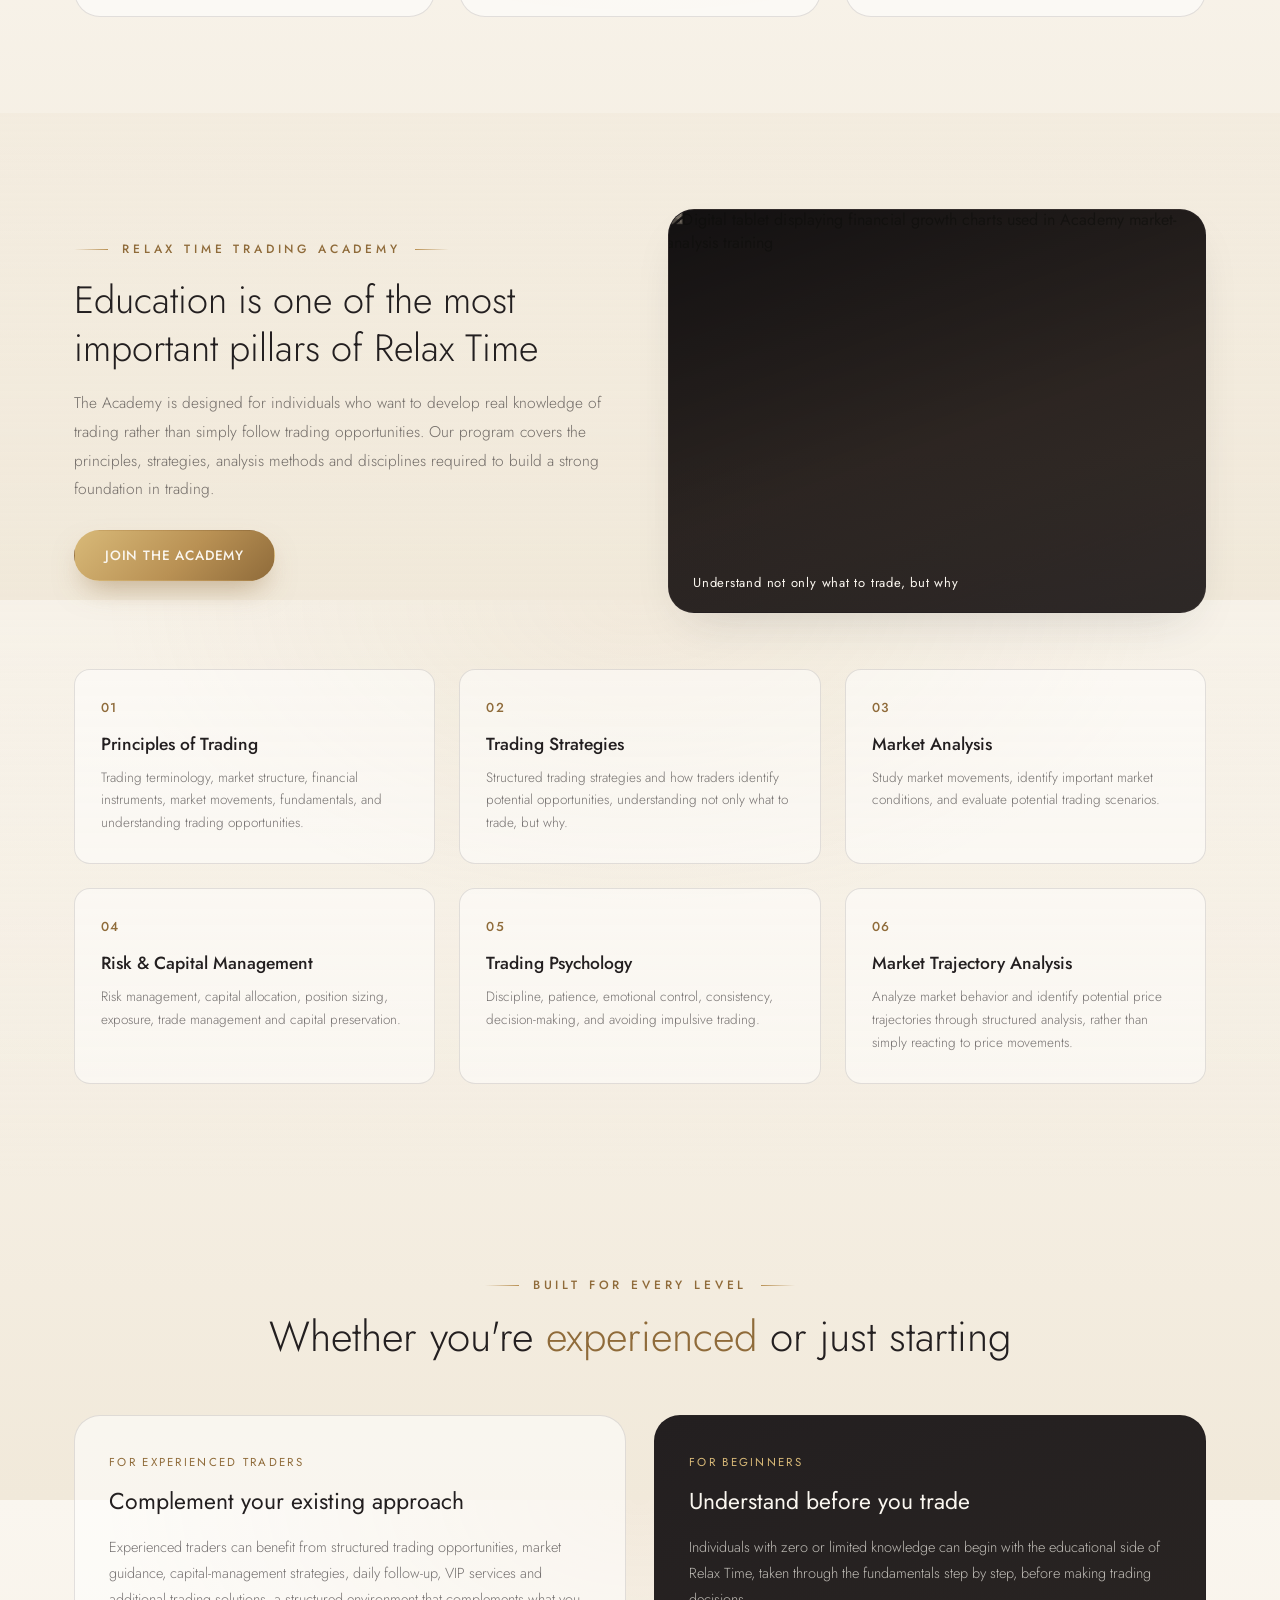
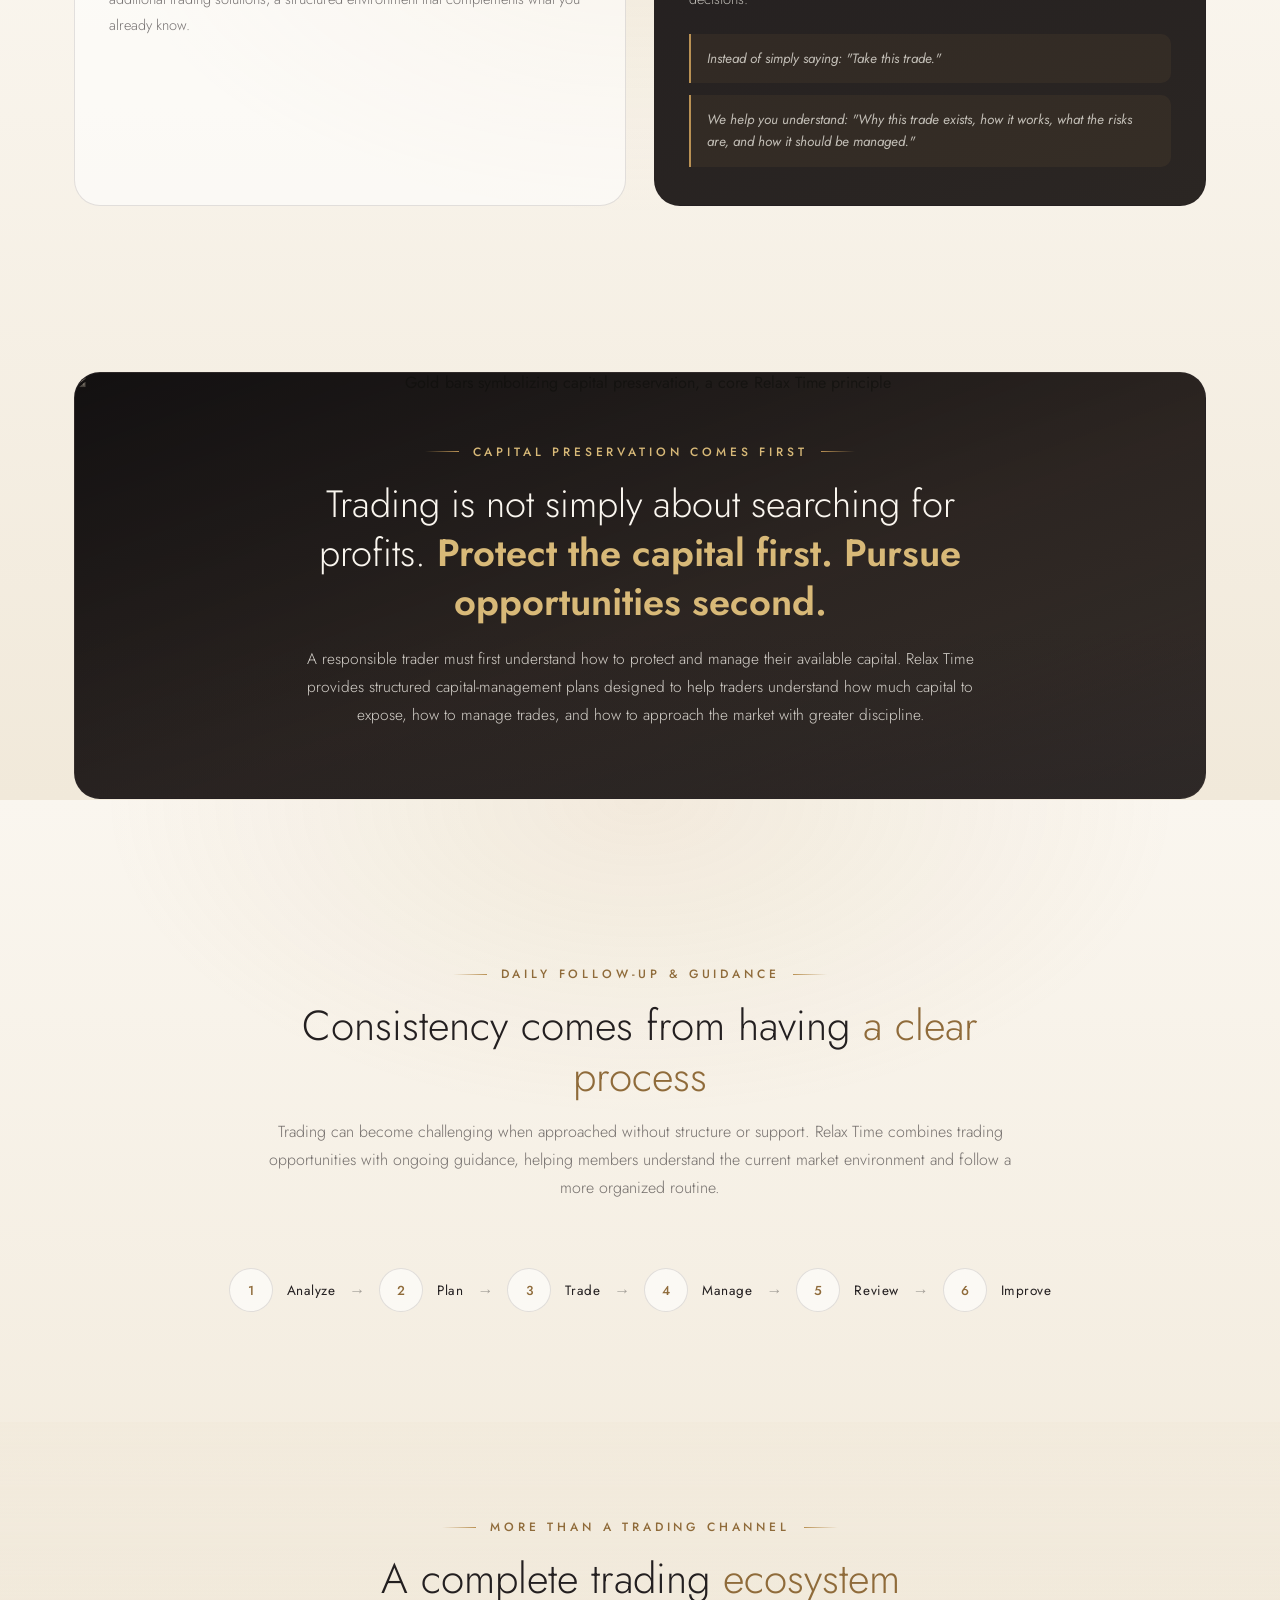
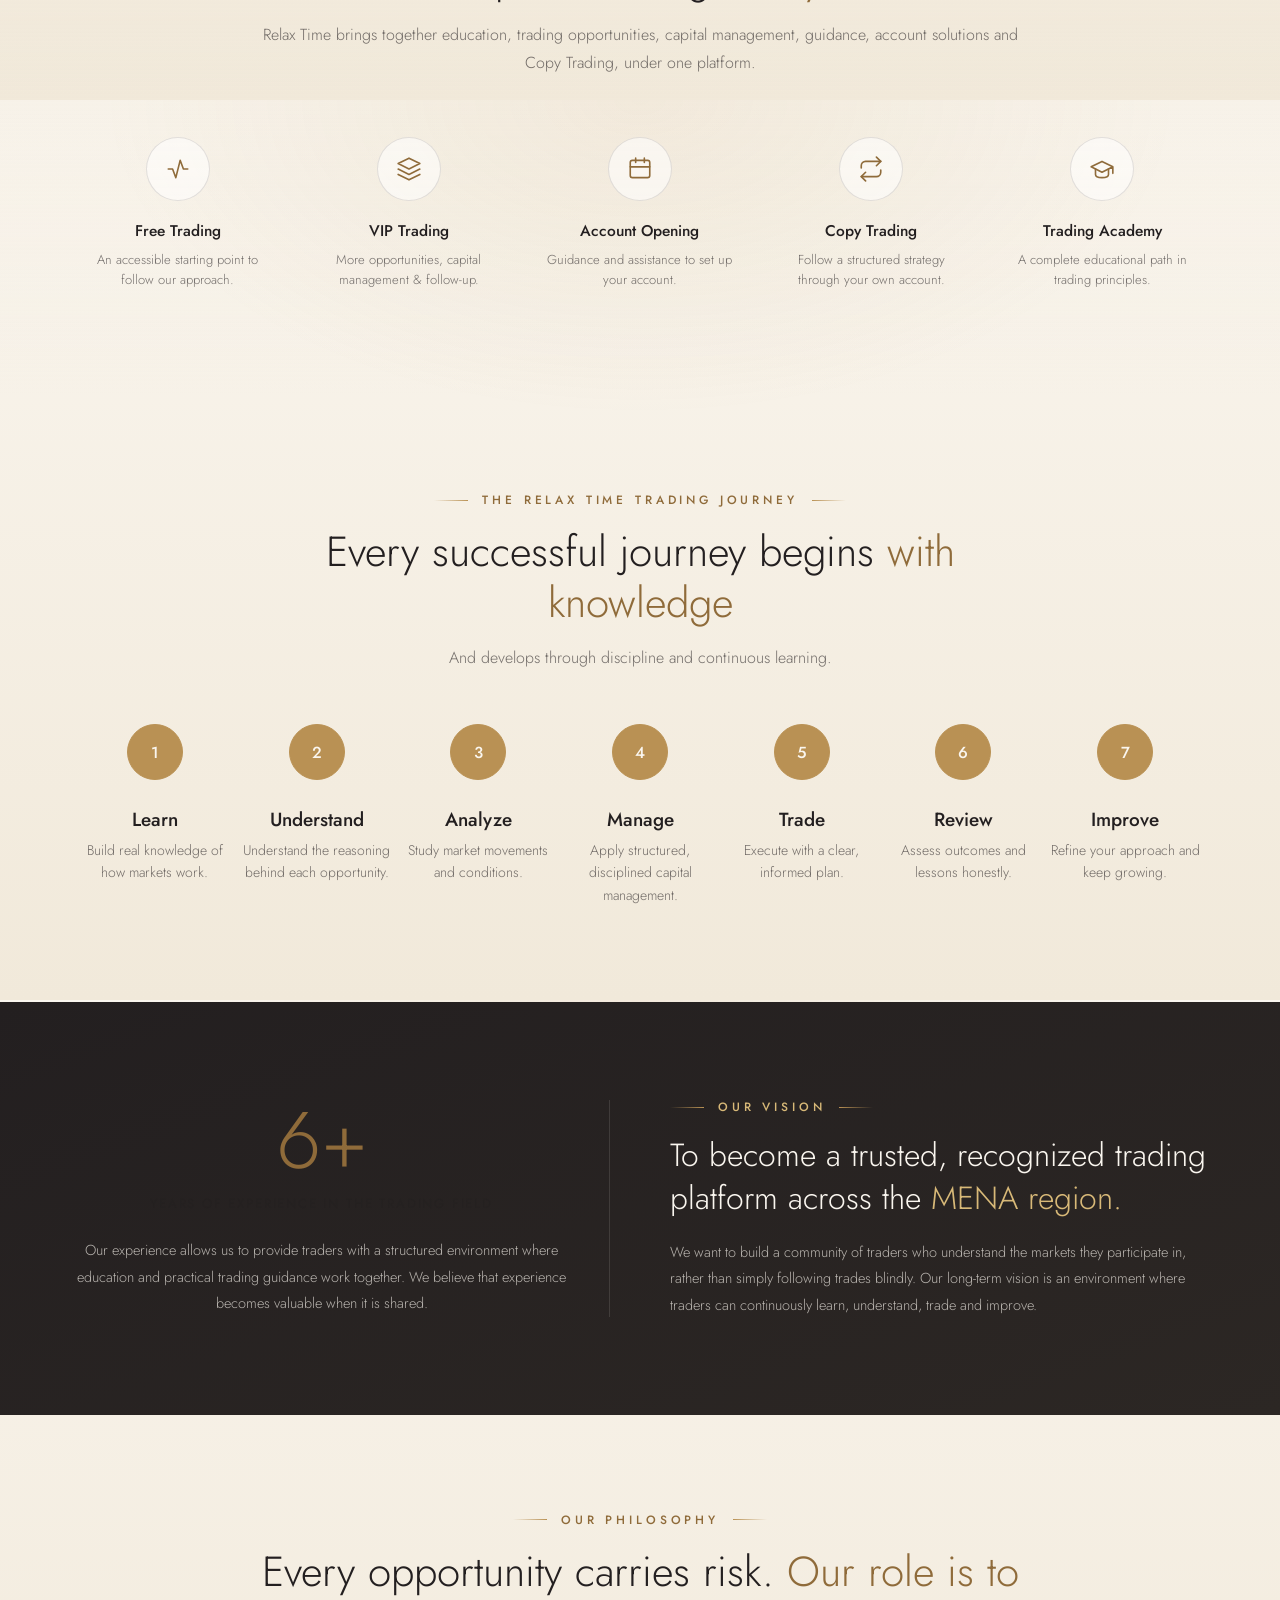
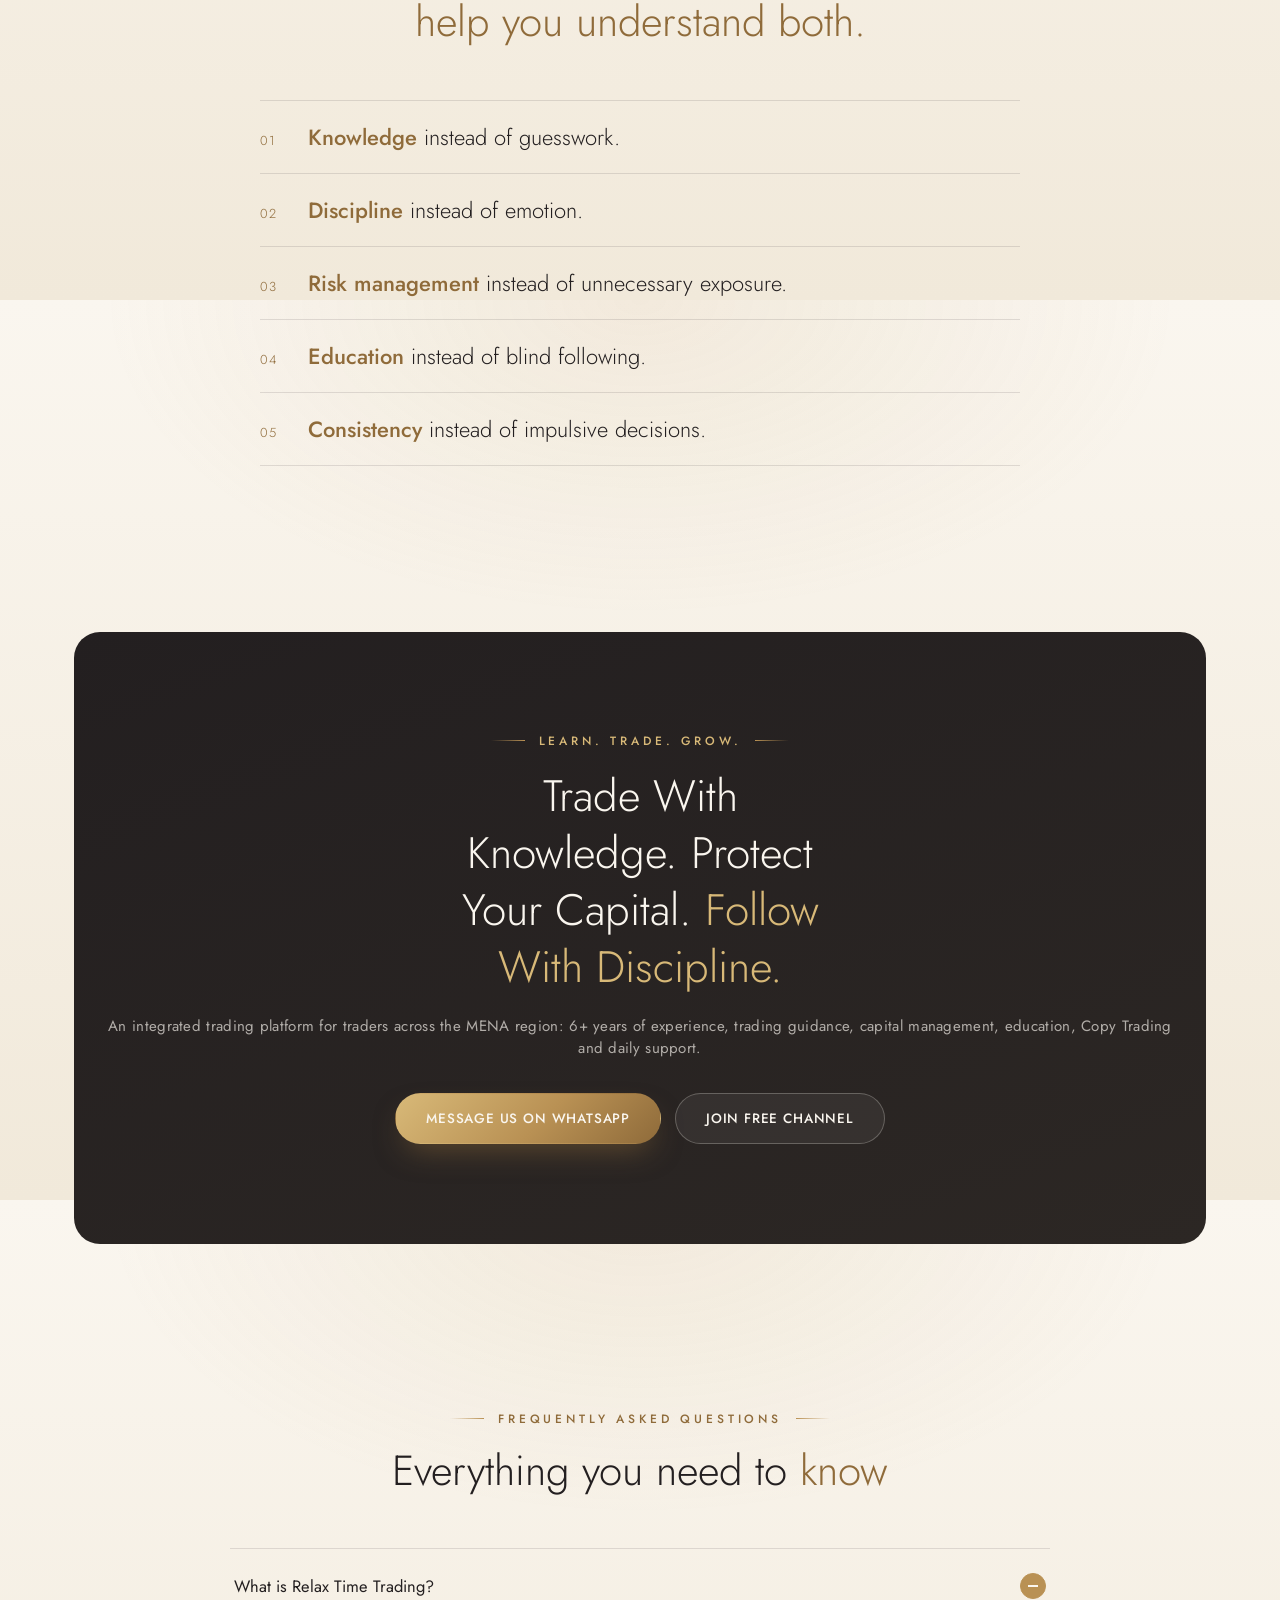
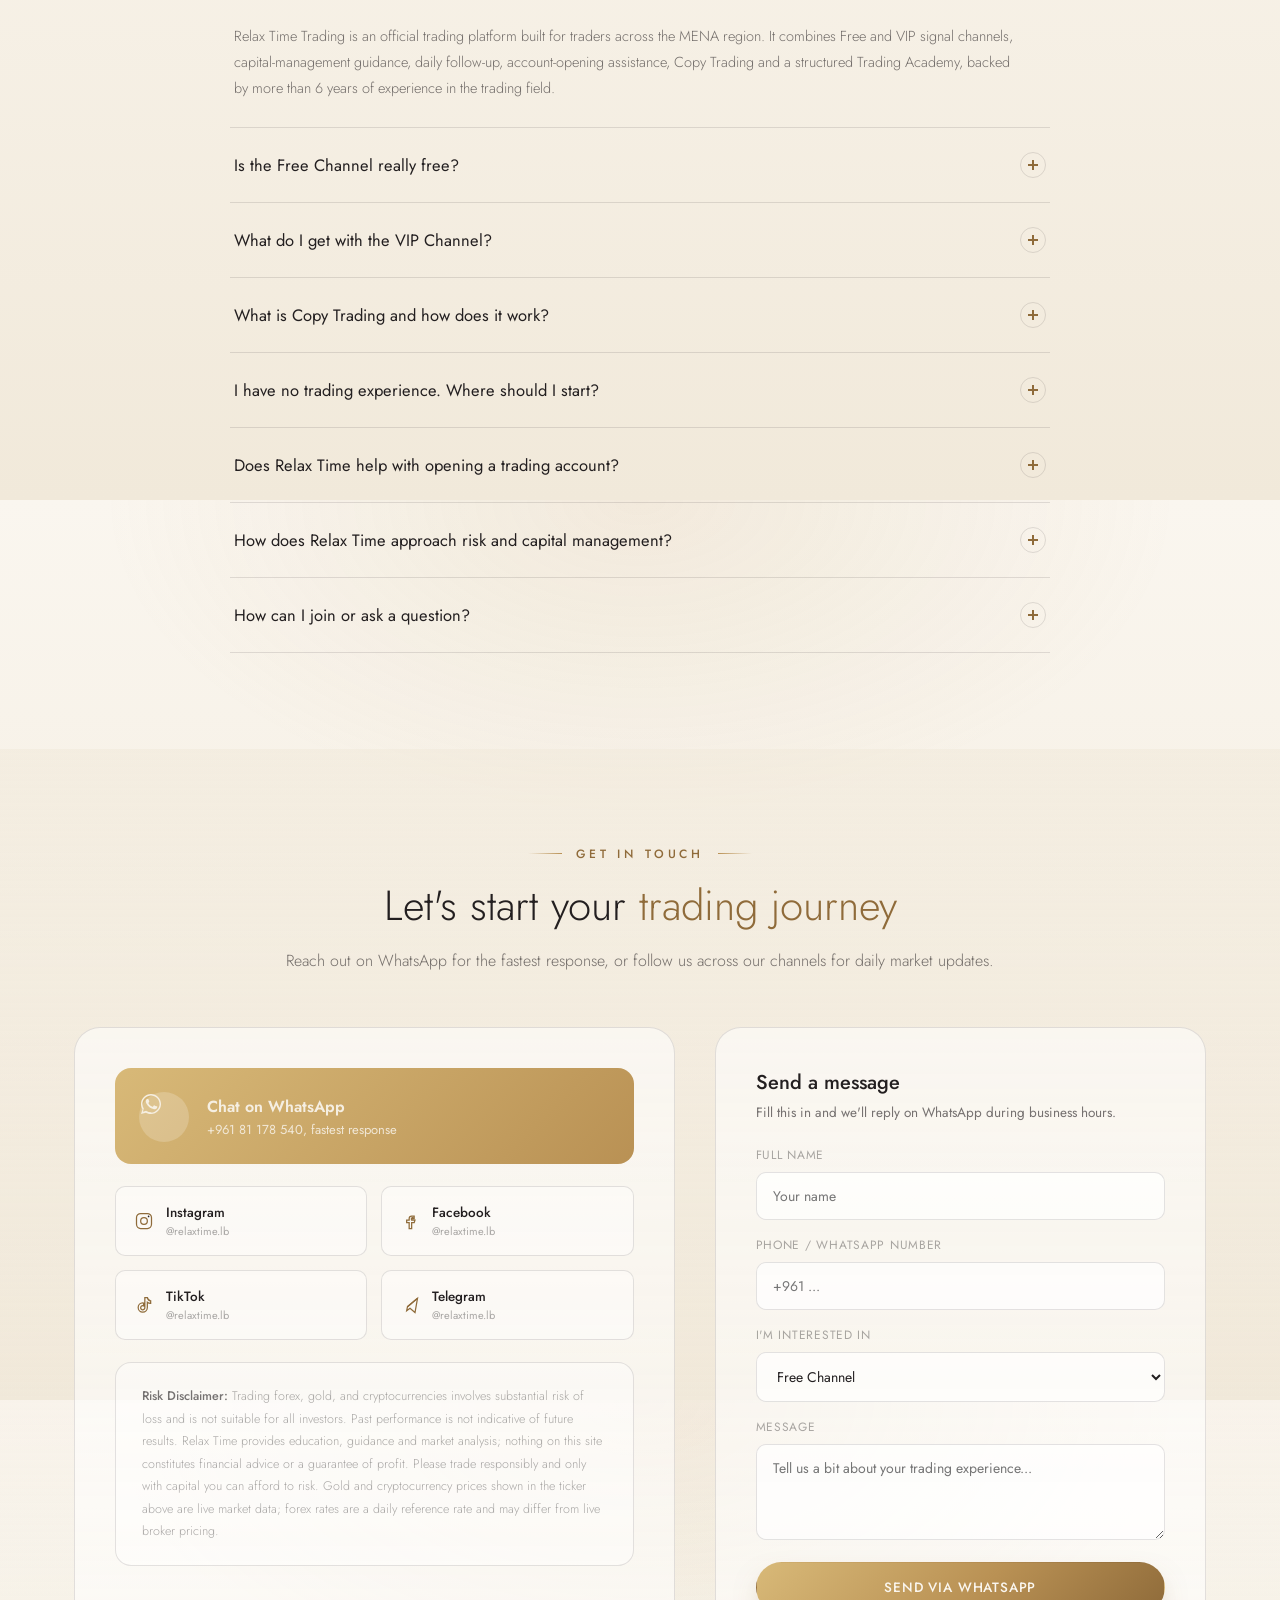
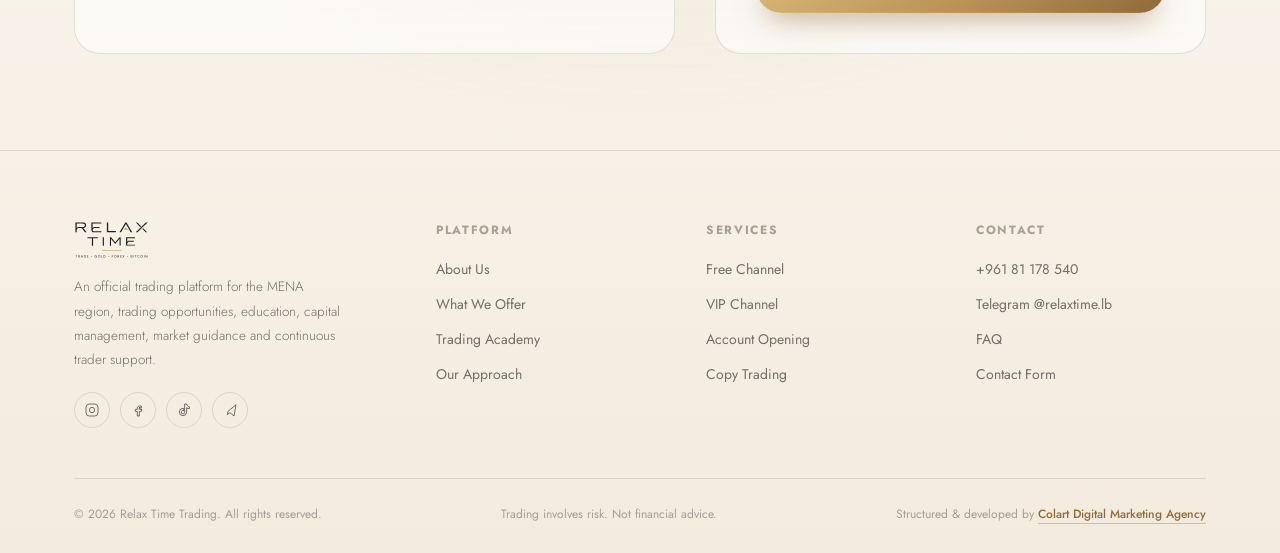
==== commit 4e927fce: "Update VIP Channel references to High Risk Channel" ====
--- a/index.html
+++ b/index.html
@@ -77,7 +77,7 @@
   }],
   "makesOffer": [
     { "@type": "Offer", "name": "Free Channel", "description": "1 to 2 free daily trading opportunities with market context." },
-    { "@type": "Offer", "name": "VIP Channel", "description": "5 to 7 daily trading opportunities, a structured capital-management plan, daily follow-up and access to the Double Load Channel." },
+    { "@type": "Offer", "name": "VIP Channel", "description": "5 to 7 daily trading opportunities, a structured capital-management plan, daily follow-up and access to the High Risk Channel." },
     { "@type": "Offer", "name": "Account Opening", "description": "Guided assistance opening and setting up a trading account." },
     { "@type": "Offer", "name": "Copy Trading", "description": "Connect an account under the Relax Time agency to follow a structured trading strategy automatically." },
     { "@type": "Offer", "name": "Relax Time Trading Academy", "description": "A structured educational program covering trading principles, strategy, market analysis, risk and capital management, and trading psychology." }
@@ -130,7 +130,7 @@
     {
       "@type": "Question",
       "name": "What do I get with the VIP Channel?",
-      "acceptedAnswer": { "@type": "Answer", "text": "The VIP Channel includes 5 to 7 trading opportunities per day, a structured capital-management plan, daily follow-up, ongoing trading guidance and market updates, and access to the Double Load Channel, which adds roughly one extra opportunity per day using a portion of profits generated through the VIP approach." }
+      "acceptedAnswer": { "@type": "Answer", "text": "The VIP Channel includes 5 to 7 trading opportunities per day, a structured capital-management plan, daily follow-up, ongoing trading guidance and market updates, and access to the High Risk Channel, which adds roughly one extra opportunity per day using a portion of profits generated through the VIP approach." }
     },
     {
       "@type": "Question",
@@ -325,7 +325,7 @@
               <li>5–7 opportunities per day</li>
               <li>Structured capital-management plan</li>
               <li>Daily follow-up &amp; market updates</li>
-              <li>Access to the Double Load Channel</li>
+              <li>Access to the High Risk Channel</li>
             </ul>
             <div class="offer-card__foot">
               <a class="btn btn-primary btn-sm btn-block" href="https://wa.me/96181178540?text=Hi%20Relax%20Time%2C%20I%27d%20like%20to%20join%20the%20VIP%20Channel." target="_blank" rel="noopener">Get VIP Access</a>
@@ -392,19 +392,19 @@
 
         <article class="offer-card" style="--i:5">
           <div class="offer-card__media">
-            <div class="figure"><img src="https://images.pexels.com/photos/321452/pexels-photo-321452.jpeg?auto=compress&cs=tinysrgb&w=1200" alt="Gold bars, representing the Double Load Channel bonus opportunity for VIP members" loading="lazy" width="1200" height="800"></div>
+            <div class="figure"><img src="https://images.pexels.com/photos/321452/pexels-photo-321452.jpeg?auto=compress&cs=tinysrgb&w=1200" alt="Gold bars, representing the High Risk Channel bonus opportunity for VIP members" loading="lazy" width="1200" height="800"></div>
           </div>
           <div class="offer-card__body">
             <div class="offer-card__num">VIP Add-on</div>
-            <h3>Double Load Channel</h3>
-            <p>Included with VIP membership. The Double Load Channel provides approximately one additional trading opportunity per day, using a portion of the profits generated through the VIP approach, while maintaining responsible capital management.</p>
+            <h3>High Risk Channel</h3>
+            <p>Included with VIP membership. The High Risk Channel provides approximately one additional trading opportunity per day, using a portion of the profits generated through the VIP approach, while maintaining responsible capital management.</p>
             <ul>
               <li>~1 extra opportunity per day</li>
               <li>Exclusive to VIP members</li>
               <li>Capital discipline stays first</li>
             </ul>
             <div class="offer-card__foot">
-              <a class="btn btn-ghost btn-sm btn-block" href="https://wa.me/96181178540?text=Hi%20Relax%20Time%2C%20tell%20me%20more%20about%20the%20Double%20Load%20Channel." target="_blank" rel="noopener">Ask About Double Load</a>
+              <a class="btn btn-ghost btn-sm btn-block" href="https://wa.me/96181178540?text=Hi%20Relax%20Time%2C%20tell%20me%20more%20about%20the%20Double%20Load%20Channel." target="_blank" rel="noopener">Ask About High Risk</a>
             </div>
           </div>
         </article>
@@ -655,7 +655,7 @@
         </div>
         <div class="faq-item">
           <button class="faq-q" aria-expanded="false">What do I get with the VIP Channel?<span class="plus"></span></button>
-          <div class="faq-a"><p>The VIP Channel includes 5 to 7 trading opportunities per day, a structured capital-management plan, daily follow-up, ongoing trading guidance and market updates, and access to the Double Load Channel, which adds roughly one extra opportunity per day using a portion of profits generated through the VIP approach.</p></div>
+          <div class="faq-a"><p>The VIP Channel includes 5 to 7 trading opportunities per day, a structured capital-management plan, daily follow-up, ongoing trading guidance and market updates, and access to the High Risk Channel, which adds roughly one extra opportunity per day using a portion of profits generated through the VIP approach.</p></div>
         </div>
         <div class="faq-item">
           <button class="faq-q" aria-expanded="false">What is Copy Trading and how does it work?<span class="plus"></span></button>
